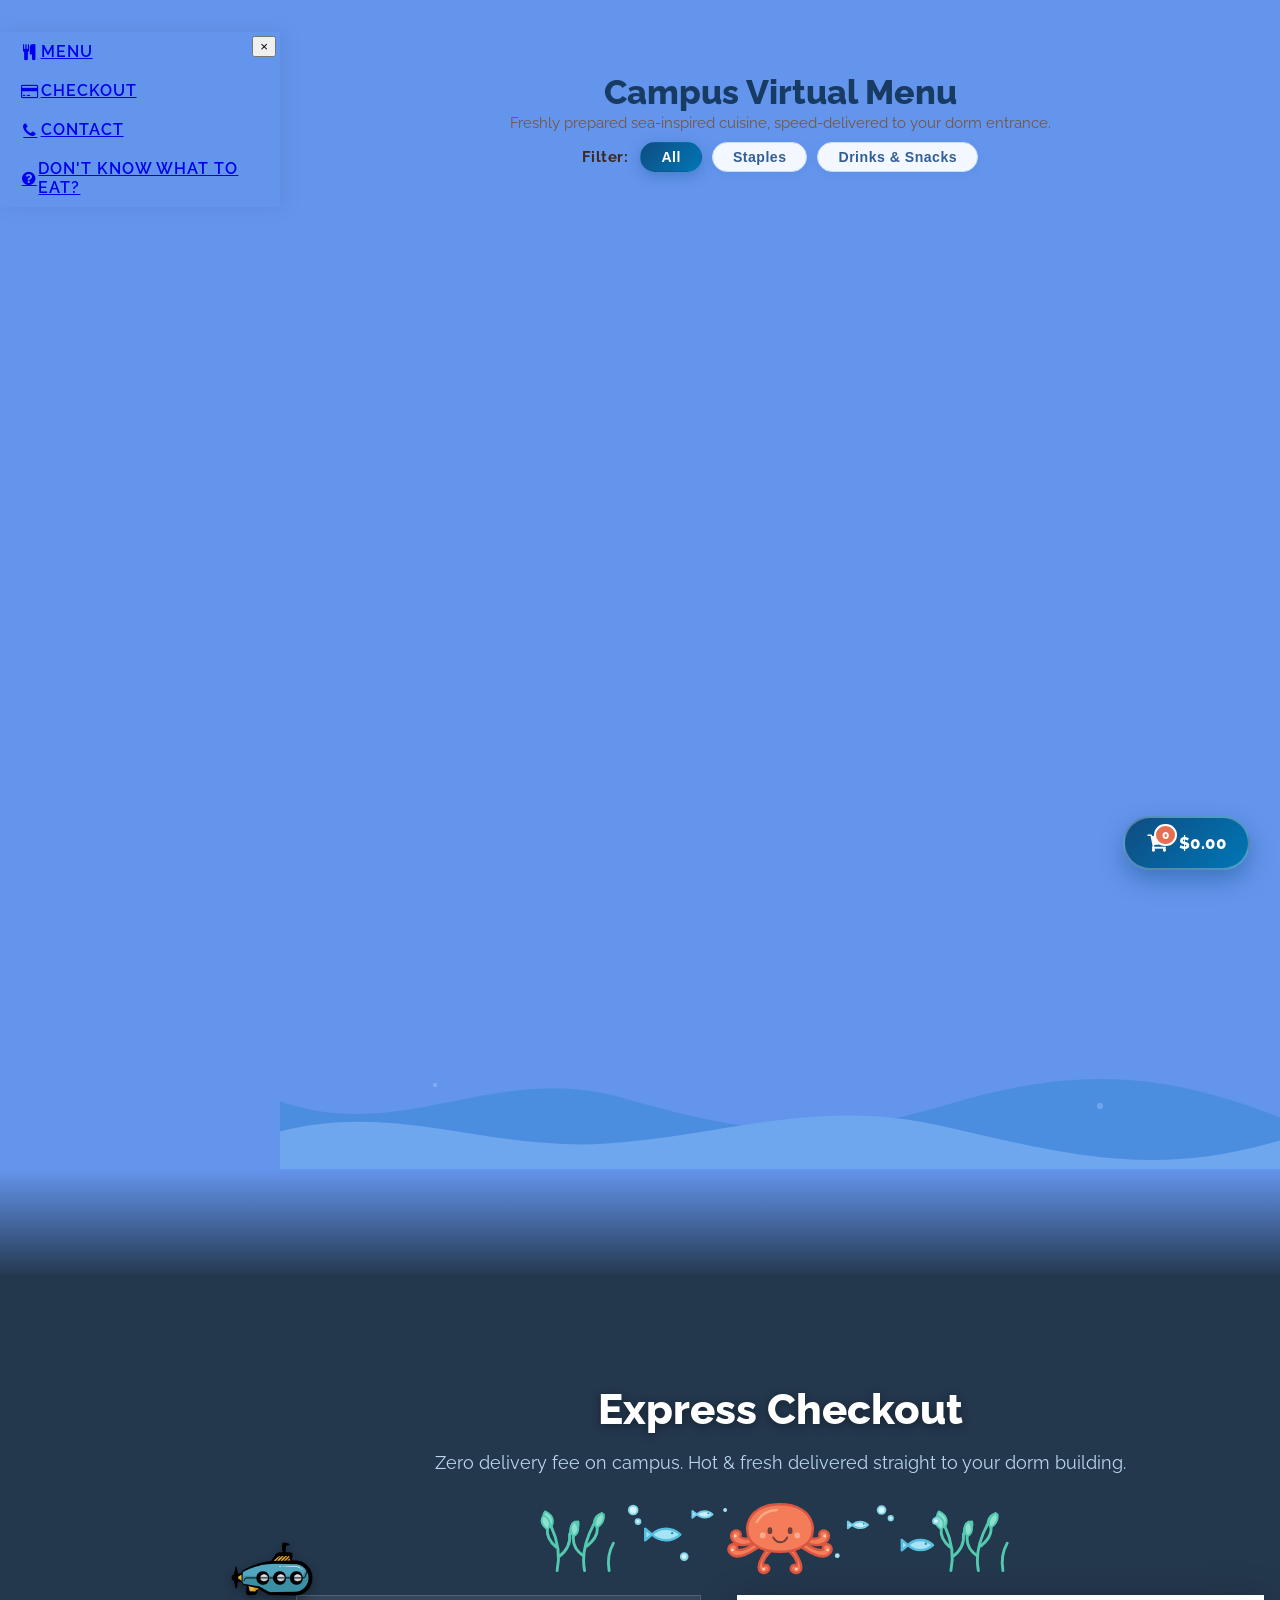
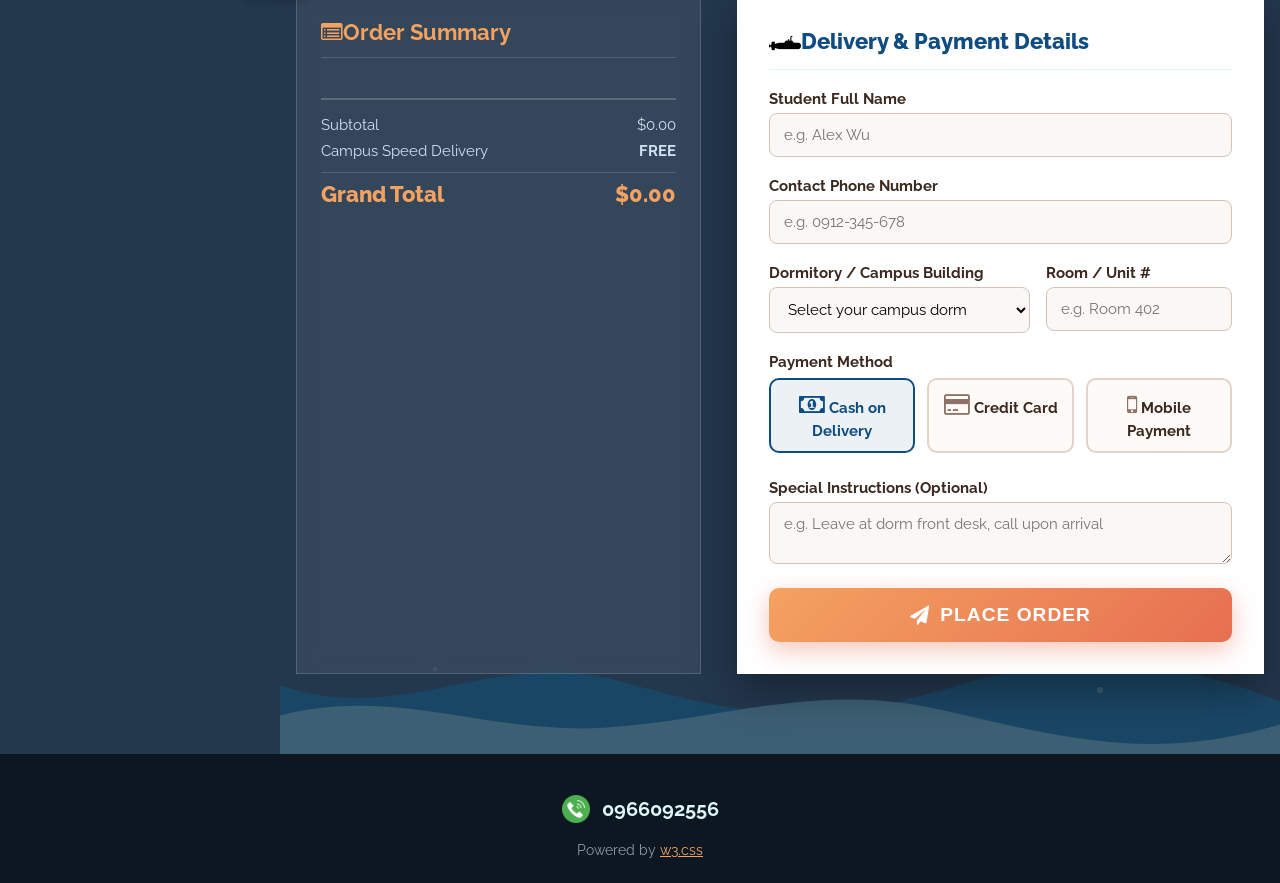
==== index.html @ 80838e64 "Merge branch 'main' into jimmy" ====
<!DOCTYPE html>
<html lang="en">
<head>
  <title>OceanBite Virtual Kitchen</title>
  <meta charset="UTF-8">
  <meta name="viewport" content="width=device-width, initial-scale=1">
  <link rel="stylesheet" href="https://www.w3schools.com/w3css/6/w3.css">
  <link rel="stylesheet" href="https://fonts.googleapis.com/css?family=Raleway:300,400,600,700,800">
  <link rel="stylesheet" href="https://cdnjs.cloudflare.com/ajax/libs/font-awesome/4.7.0/css/font-awesome.min.css">
  <link rel="stylesheet" href="style.css">
</head>

<body>

  <!-- Mobile Menu Toggle Button (Only appears on small screens / w3-hide-large) -->
  <button id="menuToggleBtn" class="w3-hide-large" data-action="menu-open" aria-label="Open Navigation Menu">
    <i class="fa fa-bars" aria-hidden="true"></i>
  </button>

  <!-- Sidebar/menu (Reference example.html: w3-sidebar w3-collapse w3-white w3-animate-left) -->
  <nav class="w3-sidebar w3-collapse w3-white w3-animate-left" id="mySidebar">
    <button data-action="menu-close" class="w3-button w3-hide-large w3-right w3-large sidebar-close-btn" aria-label="Close menu">&times;</button>
    <div class="w3-bar-block w3-padding-16">
      <a href="#menu" data-action="menu-close" class="w3-bar-item w3-button nav-link">
        <i class="fa fa-cutlery fa-fw w3-margin-right"></i>MENU
      </a>
      <a href="#checkoutHeader" data-action="menu-close" class="w3-bar-item w3-button nav-link">
        <i class="fa fa-credit-card fa-fw w3-margin-right"></i>CHECKOUT
      </a>
      <a href="#contact" data-action="menu-close" class="w3-bar-item w3-button nav-link">
        <i class="fa fa-phone fa-fw w3-margin-right"></i>CONTACT
      </a>
      <a href="#menu" data-action="wheel-open" class="w3-bar-item w3-button nav-link sidebar-food-prompt">
        <i class="fa fa-question-circle fa-fw w3-margin-right" aria-hidden="true"></i>DON'T KNOW WHAT TO EAT?
      </a>
    </div>
  </nav>

  <!-- Overlay effect when opening sidebar on small screens -->
  <div class="w3-overlay w3-hide-large w3-animate-opacity" data-action="menu-close" style="cursor:pointer; z-index:99;" title="Close side menu" id="myOverlay"></div>

  <!-- Main Content Wrapper -->
  <main class="w3-main">

    <!-- Boxed Content (1600px Max-Width Centered with margins on wide screens) -->
    <div class="boxed-content">
      <div class="boxed-inner">

    <!-- 2. Menu Page Section (Dusk Sunset Theme) -->
    <section id="menu" class="menu-section">
      <div class="section-header">
        <h2 class="section-title">Campus Virtual Menu</h2>
        <p class="section-subtitle">Freshly prepared sea-inspired cuisine, speed-delivered to your dorm entrance.</p>

        <!-- Category Filter -->
        <div class="filter-bar">
          <span class="filter-label">Filter:</span>
          <button type="button" class="filter-btn active" data-category="all">All</button>
          <button type="button" class="filter-btn" data-category="staples">Staples</button>
          <button type="button" class="filter-btn" data-category="drinks-snacks">Drinks & Snacks</button>
        </div>
      </div>

      <!-- Food Grid (Max 6 per page) -->
      <div id="foodGrid" class="food-grid"></div>

      <!-- Pagination -->
      <div id="pagination" class="pagination-container"></div>
    </section>

    <!-- 3. Checkout Page Section (Evening Tone Transition) -->
    <section id="checkout" class="checkout-section">
      <div class="checkout-container">
        <div class="checkout-header" id="checkoutHeader">
          <h2 class="checkout-title">Express Checkout</h2>
          <p class="checkout-subtitle">Zero delivery fee on campus. Hot & fresh delivered straight to your dorm building.</p>
        </div>

        <div class="checkout-sea-life" aria-hidden="true">
          <img src="images/checkout-octopus.svg" alt="" />
        </div>

        <div class="checkout-grid">
          <!-- Order Summary Card -->
          <div class="summary-card">
            <h3><i class="fa fa-list-alt w3-margin-right"></i>Order Summary</h3>
            <div id="checkoutSummaryList" class="summary-items">
              <!-- Dynamically populated -->
            </div>
            <div class="summary-totals">
              <div class="summary-line">
                <span>Subtotal</span>
                <span id="checkoutSubtotal">$0.00</span>
              </div>
              <div class="summary-line">
                <span>Campus Speed Delivery</span>
                <span class="w3-text-green" style="font-weight:700;">FREE</span>
              </div>
              <div class="summary-line grand-total">
                <span>Grand Total</span>
                <span id="checkoutGrandTotal">$0.00</span>
              </div>
            </div>
          </div>

          <!-- Checkout Details Form Card -->
          <div class="checkout-form-card">
            <h3><img src="images/submarine.png" class="checkout-heading-icon w3-margin-right" alt="" aria-hidden="true">Delivery & Payment Details</h3>
            <form id="checkoutForm">
              <div class="form-group">
                <label for="studentName">Student Full Name</label>
                <input type="text" id="studentName" required placeholder="e.g. Alex Wu">
              </div>

              <div class="form-group">
                <label for="studentPhone">Contact Phone Number</label>
                <input type="tel" id="studentPhone" required placeholder="e.g. 0912-345-678">
              </div>

              <!-- College Dorm Delivery Details -->
              <div class="form-row">
                <div class="form-group">
                  <label for="dormBuilding">Dormitory / Campus Building</label>
                  <select id="dormBuilding" required>
                    <option value="" disabled selected>Select your campus dorm</option>
                    <option value="North Dorm Complex">North Dormitory Complex (Building A/B)</option>
                    <option value="South Dorm Complex">South Dormitory Complex (Building C/D)</option>
                    <option value="Ocean View Residence">Ocean View Student Residence</option>
                    <option value="Campus Main Gate">Campus Main Gate Pick-up Point</option>
                    <option value="University Library Plaza">University Library Plaza</option>
                  </select>
                </div>
                <div class="form-group">
                  <label for="roomNumber">Room / Unit #</label>
                  <input type="text" id="roomNumber" required placeholder="e.g. Room 402">
                </div>
              </div>

              <!-- Payment Method Selection -->
              <div class="form-group">
                <label>Payment Method</label>
                <div class="payment-options">
                  <label class="payment-label selected" data-action="select-payment">
                    <input type="radio" name="paymentMethod" value="Cash on Delivery" checked>
                    <i class="fa fa-money"></i>
                    <span>Cash on Delivery</span>
                  </label>
                  <label class="payment-label" data-action="select-payment">
                    <input type="radio" name="paymentMethod" value="Credit Card">
                    <i class="fa fa-credit-card"></i>
                    <span>Credit Card</span>
                  </label>
                  <label class="payment-label" data-action="select-payment">
                    <input type="radio" name="paymentMethod" value="Mobile Payment">
                    <i class="fa fa-mobile"></i>
                    <span>Mobile Payment</span>
                  </label>
                </div>
              </div>

              <div class="form-group">
                <label for="orderNotes">Special Instructions (Optional)</label>
                <textarea id="orderNotes" rows="2" placeholder="e.g. Leave at dorm front desk, call upon arrival"></textarea>
              </div>

              <button type="submit" class="place-order-btn">
                <i class="fa fa-paper-plane"></i> Place Order
              </button>
            </form>
          </div>
          <img class="delivery-submarine" src="images/checkout-submarine.png" alt="" aria-hidden="true">
        </div>
      </div>
    </section>

    <!-- 5. Footer Section -->
    <footer id="contact" class="site-footer">
      <div class="footer-contact">
        <img src="images/contact.png" alt="Contact Us" class="footer-contact-img">
        <span>0966092556</span>
      </div>
      <div class="footer-credit">
        Powered by <a href="https://www.w3schools.com/w3css/default.asp" target="_blank" rel="noopener noreferrer">w3.css</a>
      </div>
    </footer>

      </div> <!-- /.boxed-inner -->
    </div> <!-- /.boxed-content -->

  </main>

  <!-- Detail Lightbox Modal -->
  <div id="detailModalOverlay" class="modal-overlay" data-action="modal-overlay">
    <div class="modal-card">
      <button class="modal-close-btn" data-action="modal-close" aria-label="Close details">&times;</button>
      <div class="modal-img-area">
        <i id="modalIcon" class="fa fa-cutlery food-placeholder-icon" style="font-size:4.5rem;"></i>
        <span class="food-placeholder-text">OceanBite Kitchen Spec</span>
      </div>
      <div class="modal-body">
        <div class="modal-title-row">
          <h3 id="modalTitle" class="modal-title">Item Title</h3>
          <span id="modalPrice" class="modal-price">$0.00</span>
        </div>
        <span id="modalCategory" class="modal-category-badge">Category</span>
        <p id="modalDesc" class="modal-desc">Detailed food description goes here.</p>

        <div class="modal-actions-row">
          <div class="qty-control">
            <button type="button" class="qty-btn" data-action="modal-qty" data-delta="-1">&minus;</button>
            <span id="modalQtyDisplay" class="qty-display">1</span>
            <button type="button" class="qty-btn" data-action="modal-qty" data-delta="1">&plus;</button>
          </div>
          <button type="button" class="modal-add-btn" data-action="modal-add">
            <i class="fa fa-cart-plus"></i> Add to Cart
          </button>
        </div>
      </div>
    </div>
  </div>

  <!-- Floating Cart Button -->
  <div id="floatingCartBtn" class="floating-cart-btn" data-action="cart-toggle">
    <div class="cart-icon-wrapper">
      <i class="fa fa-shopping-cart" style="font-size:1.35rem;"></i>
      <span id="cartCountBadge" class="cart-count-badge">0</span>
    </div>
    <span id="cartBtnTotal" class="cart-btn-total">$0.00</span>
  </div>

  <audio id="backgroundMusic" autoplay loop preload="auto" muted>
    <source src="music/Oceans%20(Where%20Feet%20May%20Fail).mp3" type="audio/mpeg">
  </audio>

  <!-- Cart Slide-in Drawer -->
  <div id="cartDrawerOverlay" class="cart-drawer-overlay" data-action="cart-toggle"></div>
  <aside id="cartDrawer" class="cart-drawer">
    <div class="cart-drawer-header">
      <h3 class="cart-drawer-title"><i class="fa fa-shopping-basket"></i> Your Cart</h3>
      <button class="cart-close-btn" data-action="cart-toggle" aria-label="Close cart">&times;</button>
    </div>
    <div id="cartItemsList" class="cart-items-list">
      <!-- Items dynamically populated -->
    </div>
    <div class="cart-drawer-footer">
      <div class="cart-subtotal-row">
        <span>Total:</span>
        <span id="cartDrawerSubtotal">$0.00</span>
      </div>
      <button class="checkout-btn" data-action="cart-checkout">
        Proceed to Checkout <i class="fa fa-arrow-right"></i>
      </button>
    </div>
  </aside>

  <!-- Order Success Animated Modal -->
  <div id="orderSuccessOverlay" class="modal-overlay">
    <div class="success-modal-card">
      <div class="success-icon-wrap">
        <i class="fa fa-check"></i>
      </div>
      <h2>Order Placed Successfully!</h2>
      <p class="w3-text-grey">OceanBite is firing up the kitchen now.</p>
      
      <div class="success-details" id="successOrderDetails">
        <!-- Order info dynamically populated -->
      </div>

      <button class="success-close-btn" data-action="success-close">
        Back to Menu
      </button>
    </div>
  </div>

  <!-- Food picker wheel -->
  <div id="foodWheelOverlay" class="modal-overlay wheel-overlay" data-action="wheel-overlay" aria-hidden="true">
    <section class="wheel-modal" role="dialog" aria-modal="true" aria-labelledby="wheelTitle">
      <button class="modal-close-btn" data-action="wheel-close" aria-label="Close food wheel">&times;</button>
      <h2 id="wheelTitle">What should you eat?</h2>
      <p>Spin the wheel and let fate choose.</p>
      <div class="wheel-pointer" aria-hidden="true"></div>
      <div class="wheel-frame">
        <svg id="foodWheel" viewBox="0 0 500 500" role="img" aria-label="Wheel with all ten menu items"></svg>
      </div>
      <button id="spinWheelBtn" type="button" class="spin-wheel-btn" data-action="wheel-spin">SPIN</button>
      <p id="wheelResult" class="wheel-result" aria-live="polite"></p>
    </section>
  </div>

  <div id="volleyballCursor" class="volleyball-cursor" aria-hidden="true">
    <svg viewBox="0 0 48 48" focusable="false">
      <circle cx="24" cy="24" r="22" fill="#fff" stroke="#18384a" stroke-width="2" />
      <path d="M7 12c8 2 15 7 18 15 2 6 2 11 1 17M25 2c-1 9 2 16 9 21 4 3 8 4 12 4M3 27c8-4 16-4 23 0 6 3 10 8 12 15M13 5c5 6 12 9 20 8 5-1 9-3 12-6" fill="none" stroke="#2484a6" stroke-width="3.2" stroke-linecap="round" />
      <path d="M8 38c5-5 11-7 18-6 6 1 11 4 15 9" fill="none" stroke="#f1c75b" stroke-width="2.5" stroke-linecap="round" />
    </svg>
  </div>

  <script src="script.js"></script>

</body>
</html>
---- style.css ----
/* ==========================================================================
   Base & Canvas
   ========================================================================== */
*, *::before, *::after {
  box-sizing: border-box;
}

html {
  min-height: 100vh;
  margin: 0;
  padding: 0;
  background-color: #6495ED; /* Outer canvas background for wide screen margins */
  scroll-behavior: smooth;
}

body {
  min-height: 100vh;
  margin: 0;
  padding: 0;
  width: 100%;
}

body, h1, h2, h3, h4, h5, h6 {
  font-family: "Raleway", sans-serif;
}

/* Boxed Container for Menu, Checkout & Footer (1600px centered on wide screens) */
.boxed-content {
  max-width: 1600px;
  margin: 0 auto;
  position: relative;
  background-color: #ffffff;
  box-shadow: 0 0 50px rgba(0, 0, 0, 0.12);
}

/* ==========================================================================
   Color Palette & Theme Variables
   ========================================================================== */
:root {
  --ocean-deep: #0f4c81;
  --ocean-mid: #0077b6;
  --ocean-light: #90e0ef;
  --sand-gold: #f4a261;
  --dusk-accent: #e76f51;
  
  /* Dusk / Evening Palettes */
  --dusk-bg-start: #fceddb;
  --dusk-bg-mid: #f6d6c2;
  --dusk-bg-end: #ecd2c1;
  
  --evening-bg-start: #23374d;
  --evening-bg-end: #102030;
  
  --text-dark: #2c3e50;
}

/* ==========================================================================
   Sidebar & Navigation (example.html structure)
   ========================================================================== */
#mySidebar {
  position: fixed;
  top: 32px;
  height: auto;
  max-height: calc(100vh - 48px);
  z-index: 100;
  width: 280px;
  border: none;
  border-radius: 0;
  background: #6495ED;
  box-shadow: 4px 0 20px rgba(0, 0, 0, 0.08);
  overflow-y: auto;
  transition: transform 0.35s cubic-bezier(0.4, 0, 0.2, 1), opacity 0.3s ease;
}

.sidebar-close-btn {
  position: absolute;
  top: 4px;
  right: 4px;
  z-index: 2;
}

#menuToggleBtn {
  position: fixed;
  top: 16px;
  left: 16px;
  z-index: 98;
  background: rgba(15, 76, 129, 0.95);
  color: #ffffff;
  border-radius: 50%;
  width: 44px;
  height: 44px;
  border: none;
  display: flex;
  align-items: center;
  justify-content: center;
  cursor: pointer;
  box-shadow: 0 4px 14px rgba(0, 0, 0, 0.25);
  font-size: 1.15rem;
  transition: transform 0.2s ease, background 0.2s ease;
}

#menuToggleBtn:hover {
  background: var(--ocean-deep);
  transform: scale(1.05);
}

.w3-main {
  min-height: 100vh;
}

@media (min-width: 993px) {
  /* Sidebar is fixed on the left edge of 1600px container */
  #mySidebar {
    display: block !important;
    transform: translateX(0) !important;
    left: max(0px, calc((100vw - 1600px) / 2)) !important;
    opacity: 1;
    pointer-events: auto;
  }

  .boxed-inner {
    margin-left: 280px !important;
  }

  #menuToggleBtn {
    display: none !important;
  }
}

@media (max-width: 992px) {
  #mySidebar {
    left: 16px !important;
    width: calc(100vw - 32px);
  }
  .boxed-inner {
    margin-left: 0 !important;
  }
}

.nav-link {
  font-weight: 600;
  letter-spacing: 1px;
  padding: 10px 20px !important;
  transition: all 0.25s ease;
  display: flex;
  align-items: center;
}

.nav-link:hover {
  background: rgba(0, 119, 182, 0.08) !important;
  color: var(--ocean-mid) !important;
  padding-left: 26px !important;
}

/* ==========================================================================
   Menu Page (Dusk Sunset Theme)
   ========================================================================== */
.menu-section {
  position: relative;
  isolation: isolate;
  --section-background: #6495ED;
  background: var(--section-background);
  background-color: #6495ED;
  background-size: 100% 50%;
  background-repeat: no-repeat;
  padding: 128px 32px 21.333px;
  color: var(--text-dark);
  min-height: 100vh;
}

.menu-section::after,
.checkout-section::after {
  content: "";
  position: absolute;
  z-index: 0;
  inset: auto 0 0;
  height: 128px;
  pointer-events: none;
  opacity: 0.24;
  background-image:
    radial-gradient(circle, rgba(255, 255, 255, 0.8) 0 2px, transparent 2.5px),
    radial-gradient(circle, rgba(144, 224, 239, 0.9) 0 3px, transparent 3.5px),
    url("data:image/svg+xml,%3Csvg xmlns='http://www.w3.org/2000/svg' viewBox='0 0 1440 160' preserveAspectRatio='none'%3E%3Cpath fill='%230077b6' d='M0 74c180 54 308-50 494-4s282 56 467 8 310-41 479 16v66H0z'/%3E%3Cpath fill='%2390e0ef' d='M0 112c166-38 300 25 471 15s301-58 482-22 307 65 487 18v37H0z'/%3E%3C/svg%3E");
  background-repeat: no-repeat;
  background-position: 14% 25%, 84% 50%, center bottom;
  background-size: 42px 42px, 58px 58px, 100% 100%;
}

.menu-section > *,
.checkout-container {
  position: relative;
  z-index: 1;
}

.section-header {
  text-align: center;
  margin-bottom: 40px;
}

.section-title {
  font-size: 2.6rem;
  font-weight: 800;
  color: #183b63;
  margin-bottom: 8px;
}

.section-subtitle {
  font-size: 1.15rem;
  color: #725648;
}

/* Category Filter Bar */
.filter-bar {
  display: flex;
  justify-content: center;
  align-items: center;
  gap: 12px;
  margin: 30px 0 40px;
  flex-wrap: wrap;
}

.filter-label {
  font-weight: 700;
  font-size: 1.05rem;
  color: #3b281f;
  margin-right: 4px;
  letter-spacing: 0.5px;
}

.filter-btn {
  background: #f3f7ff;
  color: #315e96;
  border: 1.5px solid #c6dcff;
  padding: 10px 24px;
  border-radius: 999px;
  font-weight: 600;
  font-size: 0.95rem;
  letter-spacing: 0.5px;
  cursor: pointer;
  transition: all 0.25s ease;
  box-shadow: 0 2px 8px rgba(15, 76, 129, 0.08);
}

.filter-btn:hover {
  transform: translateY(-2px);
  background: #e5efff;
  border-color: var(--ocean-mid);
  color: var(--ocean-deep);
  box-shadow: 0 6px 16px rgba(15, 76, 129, 0.15);
}

.filter-btn.active {
  background: linear-gradient(135deg, var(--ocean-deep) 0%, var(--ocean-mid) 100%);
  color: #ffffff;
  border-color: transparent;
  box-shadow: 0 4px 14px rgba(15, 76, 129, 0.35);
}

/* Food Grid */
.food-grid {
  display: grid;
  grid-template-columns: repeat(auto-fill, minmax(300px, 1fr));
  gap: 28px;
  max-width: 1400px;
  margin: 0 auto;
}

/* Food Card */
.food-card {
  background: #f3f7ff;
  border-radius: 0;
  overflow: hidden;
  box-shadow: 0 6px 20px rgba(15, 76, 129, 0.12);
  display: flex;
  flex-direction: column;
  transition: transform 0.3s ease, box-shadow 0.3s ease;
  cursor: pointer;
  border: 1px solid rgba(15, 76, 129, 0.2);
}

.food-card:hover {
  transform: translateY(-6px);
  box-shadow: 0 14px 28px rgba(15, 76, 129, 0.2);
}

/* Food Image / Placeholder Area */
.food-img-container {
  height: 200px;
  width: 100%;
  background: linear-gradient(135deg, #e5efff 0%, #c6dcff 100%);
  display: flex;
  flex-direction: column;
  align-items: center;
  justify-content: center;
  position: relative;
  overflow: hidden;
  border-bottom: 1px solid #c6dcff;
}

.food-placeholder-icon {
  font-size: 3rem;
  color: #507db8;
  margin-bottom: 6px;
  transition: transform 0.3s ease;
}

.food-placeholder-text {
  font-size: 0.82rem;
  font-weight: 700;
  text-transform: uppercase;
  letter-spacing: 1.5px;
  color: #315e96;
}

.food-card:hover .food-placeholder-icon {
  transform: scale(1.12);
}

.food-card-body {
  padding: 20px;
  display: flex;
  flex-direction: column;
  flex: 1;
}

.food-header {
  display: flex;
  justify-content: space-between;
  align-items: flex-start;
  margin-bottom: 8px;
}

.food-title {
  font-size: 1.25rem;
  font-weight: 700;
  color: #183b63;
  margin: 0;
  line-height: 1.35;
}

.food-price {
  background: linear-gradient(135deg, var(--ocean-deep) 0%, var(--ocean-mid) 100%);
  color: #ffffff;
  padding: 4px 10px;
  border-radius: 8px;
  font-weight: 700;
  font-size: 0.95rem;
  white-space: nowrap;
  margin-left: 8px;
}

.food-desc {
  font-size: 0.9rem;
  color: #526a85;
  line-height: 1.55;
  margin-top: 6px;
  margin-bottom: 16px;
  flex: 1;
}

.food-action {
  display: flex;
  align-items: center;
  justify-content: space-between;
  margin-top: auto;
  padding-top: 12px;
  border-top: 1px dashed #c6dcff;
}

.view-detail-hint {
  font-size: 0.85rem;
  font-weight: 600;
  color: var(--ocean-deep);
}

.quick-add-btn {
  background: var(--ocean-deep);
  color: white;
  border: none;
  border-radius: 50%;
  width: 36px;
  height: 36px;
  display: flex;
  align-items: center;
  justify-content: center;
  cursor: pointer;
  transition: all 0.25s ease;
}

.quick-add-btn:hover {
  background: var(--ocean-mid);
  transform: scale(1.12);
}

/* Pagination */
.pagination-container {
  display: flex;
  justify-content: center;
  align-items: center;
  gap: 8px;
  margin-top: 192px;
  height: 56px;
}

.page-btn {
  background: #f3f7ff;
  color: #315e96;
  border: 1px solid #c6dcff;
  padding: 8px 18px;
  border-radius: 8px;
  font-weight: 700;
  cursor: pointer;
  transition: all 0.2s ease;
}

.page-btn:hover:not(:disabled) {
  background: #e5efff;
  border-color: var(--ocean-mid);
  color: var(--ocean-deep);
}

.page-btn.active {
  background: linear-gradient(135deg, var(--ocean-deep) 0%, var(--ocean-mid) 100%);
  border-color: var(--ocean-mid);
  color: #ffffff;
}

.page-btn:disabled {
  opacity: 0.4;
  cursor: not-allowed;
}

/* ==========================================================================
   Fullscreen Desktop Menu Optimization (3 on top, 3 on bottom, No scroll needed)
   ========================================================================== */
@media (min-width: 993px) {
  .menu-section {
    height: 130vh;
    max-height: none;
    padding: 44px 36px calc(4.6667px + 10vh);
    display: flex;
    flex-direction: column;
    justify-content: space-between;
    overflow: hidden;
  }

  .section-header {
    margin-bottom: 4px;
  }

  .section-title {
    font-size: 2.1rem;
    margin-bottom: 2px;
  }

  .section-subtitle {
    font-size: 0.95rem;
    margin: 0;
  }

  .filter-bar {
    margin: 10px 0 44px;
    gap: 10px;
  }

  .filter-label {
    font-size: 0.95rem;
    margin-right: 2px;
  }

  .filter-btn {
    padding: 6px 20px;
    font-size: 0.88rem;
  }

  .food-grid {
    display: grid !important;
    grid-template-columns: repeat(3, 1fr) !important;
    grid-template-rows: repeat(2, 1fr) !important;
    gap: 14px;
    flex: 1;
    min-height: 0;
    max-width: 1400px;
    width: 100%;
    margin: 0 auto;
  }

  .food-card {
    height: 100%;
    border-radius: 0;
    display: flex;
    flex-direction: column;
  }

  .food-img-container {
    height: 75px;
    min-height: 75px;
  }

  .food-placeholder-icon {
    font-size: 1.8rem;
    margin-bottom: 2px;
  }

  .food-placeholder-text {
    font-size: 0.7rem;
    letter-spacing: 1px;
  }

  .food-card-body {
    padding: 8px 14px 8px;
    flex: 1;
    display: flex;
    flex-direction: column;
    justify-content: space-between;
  }

  .food-header {
    margin-bottom: 2px;
  }

  .food-title {
    font-size: 1.05rem;
    line-height: 1.25;
  }

  .food-price {
    font-size: 0.85rem;
    padding: 2px 8px;
  }

  .food-desc {
    font-size: 0.82rem;
    margin: 2px 0 4px;
    line-height: 1.35;
    display: -webkit-box;
    -webkit-line-clamp: 2;
    -webkit-box-orient: vertical;
    overflow: hidden;
  }

  .food-action {
    padding-top: 4px;
    margin-top: auto;
  }

  .view-detail-hint {
    font-size: 0.78rem;
  }

  .quick-add-btn {
    width: 30px;
    height: 30px;
    font-size: 0.85rem;
  }

  .pagination-container {
    margin-top: 32px;
    margin-bottom: 2px;
    height: 29px;
    flex: 0 0 29px;
  }

  .page-btn {
    padding: 5px 14px;
    font-size: 0.88rem;
  }
}

/* ==========================================================================
   Food Detail Lightbox Modal
   ========================================================================== */
.modal-overlay {
  position: fixed;
  top: 0;
  left: 0;
  width: 100vw;
  height: 100vh;
  background: rgba(16, 26, 38, 0.75);
  backdrop-filter: blur(4px);
  z-index: 200;
  display: none;
  align-items: center;
  justify-content: center;
  padding: 20px;
}

.modal-overlay.open {
  display: flex;
  animation: modal-fade-in 0.25s ease-out;
}

.wheel-overlay {
  z-index: 250;
}

.wheel-modal {
  position: relative;
  width: min(540px, 92vw);
  height: min(560px, 90vh);
  box-sizing: border-box;
  overflow: hidden;
  padding: 24px 24px 16px;
  border-radius: 0;
  background: #fff;
  text-align: center;
  box-shadow: 0 20px 50px rgba(0, 0, 0, 0.35);
  scrollbar-width: none;
  -ms-overflow-style: none;
}

.wheel-modal .modal-close-btn {
  display: none;
}

.wheel-modal::-webkit-scrollbar {
  display: none;
}

.wheel-modal h2 {
  margin: 0 20px 2px;
  color: var(--ocean-deep);
  font-weight: 800;
  font-size: 1.4rem;
}

.wheel-modal > p {
  margin: 0 0 8px;
  color: #60717d;
}

.wheel-frame {
  width: min(380px, 68vw, 53vh);
  aspect-ratio: 1;
  margin: 0 auto;
  border: 8px solid #f1c75b;
  border-radius: 50%;
  box-shadow: 0 8px 22px rgba(16, 42, 58, 0.2);
  overflow: hidden;
}

#foodWheel {
  display: block;
  width: 100%;
  height: 100%;
  transform-origin: center;
}

.wheel-pointer {
  position: absolute;
  z-index: 2;
  top: 103px;
  left: 50%;
  width: 0;
  height: 0;
  transform: translateX(-50%);
  border-left: 15px solid transparent;
  border-right: 15px solid transparent;
  border-top: 28px solid #e4572e;
  filter: drop-shadow(0 2px 2px rgba(0, 0, 0, 0.25));
}

.spin-wheel-btn {
  margin-top: 10px;
  padding: 9px 30px;
  border: 0;
  border-radius: 999px;
  background: var(--ocean-deep);
  color: #fff;
  font-weight: 800;
  letter-spacing: 1px;
  cursor: pointer;
}

.spin-wheel-btn:hover:not(:disabled) {
  background: var(--ocean-mid);
}

.spin-wheel-btn:disabled {
  opacity: 0.65;
  cursor: wait;
}

.wheel-modal .wheel-result {
  min-height: 1.2em;
  margin: 6px 0 0;
  color: var(--ocean-deep);
  font-weight: 800;
}

@media (hover: hover) and (pointer: fine) {
  body.volleyball-cursor-enabled,
  body.volleyball-cursor-enabled * {
    cursor: none !important;
  }
}

.volleyball-cursor {
  position: fixed;
  z-index: 1000;
  top: 0;
  left: 0;
  width: 28px;
  height: 28px;
  pointer-events: none;
  opacity: 0;
  transform: translate(-50%, -50%) rotate(var(--ball-tilt, 0deg));
  transition: opacity 0.12s ease;
  will-change: left, top, transform;
}

.volleyball-cursor svg {
  display: block;
  width: 100%;
  height: 100%;
  filter: drop-shadow(0 2px 3px rgba(8, 35, 50, 0.35));
}

.volleyball-trail-particle {
  position: fixed;
  z-index: 999;
  width: var(--trail-size, 5px);
  height: var(--trail-size, 5px);
  border-radius: 50%;
  pointer-events: none;
  background: radial-gradient(circle, rgba(255,255,255,.9) 0%, rgba(115,204,230,.45) 70%, transparent 100%);
  box-shadow: 0 0 8px rgba(117, 212, 238, 0.38);
  animation: volleyball-trail-fade 520ms ease-out forwards;
}

@keyframes volleyball-trail-fade {
  0% { opacity: 0.72; transform: translate(-50%, -50%) scale(1); }
  100% { opacity: 0; transform: translate(-50%, -62%) scale(0.2); }
}

@media (max-width: 520px) {
  .wheel-modal {
    width: 90vw;
    height: min(560px, 90vh);
    padding: 20px 12px 12px;
  }
  .wheel-modal h2 {
    font-size: 1.2rem;
  }
  .wheel-modal > p { font-size: 0.9rem; }
  .wheel-frame {
    width: min(360px, 72vw, 54vh);
  }
  .wheel-pointer {
    top: 84px;
  }
}

.modal-card {
  background: #ffffff;
  border-radius: 18px;
  max-width: 560px;
  width: 100%;
  overflow: hidden;
  box-shadow: 0 20px 50px rgba(0, 0, 0, 0.35);
  position: relative;
  display: flex;
  flex-direction: column;
}

.modal-close-btn {
  position: absolute;
  top: 14px;
  right: 14px;
  background: rgba(0, 0, 0, 0.45);
  color: #ffffff;
  border: none;
  border-radius: 50%;
  width: 36px;
  height: 36px;
  font-size: 1.25rem;
  display: flex;
  align-items: center;
  justify-content: center;
  cursor: pointer;
  z-index: 5;
  transition: background 0.2s ease;
}

.modal-close-btn:hover {
  background: rgba(0, 0, 0, 0.8);
}

.modal-img-area {
  height: 240px;
  width: 100%;
  background: linear-gradient(135deg, #fceddb 0%, #ecd2c1 100%);
  display: flex;
  flex-direction: column;
  align-items: center;
  justify-content: center;
  position: relative;
}

.modal-body {
  padding: 24px;
}

.modal-title-row {
  display: flex;
  justify-content: space-between;
  align-items: center;
  margin-bottom: 8px;
}

.modal-title {
  font-size: 1.6rem;
  font-weight: 800;
  color: #2b1f1a;
  margin: 0;
}

.modal-price {
  font-size: 1.4rem;
  font-weight: 800;
  color: var(--dusk-accent);
}

.modal-category-badge {
  display: inline-block;
  background: #fae1d3;
  color: #9c4b31;
  padding: 3px 10px;
  border-radius: 6px;
  font-size: 0.8rem;
  font-weight: 700;
  text-transform: uppercase;
  margin-bottom: 14px;
}

.modal-desc {
  font-size: 0.95rem;
  color: #5a4840;
  line-height: 1.6;
  margin-bottom: 24px;
}

.modal-actions-row {
  display: flex;
  align-items: center;
  gap: 16px;
  padding-top: 16px;
  border-top: 1px solid #f1ded4;
}

.qty-control {
  display: flex;
  align-items: center;
  border: 1.5px solid #d8baaa;
  border-radius: 8px;
  overflow: hidden;
}

.qty-btn {
  background: #fdf5f0;
  border: none;
  width: 38px;
  height: 38px;
  font-size: 1.1rem;
  font-weight: bold;
  color: #4a3b32;
  cursor: pointer;
  transition: background 0.2s ease;
}

.qty-btn:hover {
  background: #fae1d3;
}

.qty-display {
  width: 44px;
  text-align: center;
  font-weight: 700;
  font-size: 1rem;
  color: #2b1f1a;
}

.modal-add-btn {
  flex: 1;
  background: linear-gradient(135deg, #e76f51 0%, #f4a261 100%);
  color: #ffffff;
  border: none;
  padding: 12px 20px;
  border-radius: 8px;
  font-size: 1.05rem;
  font-weight: 700;
  cursor: pointer;
  display: flex;
  align-items: center;
  justify-content: center;
  gap: 8px;
  box-shadow: 0 4px 14px rgba(231, 111, 81, 0.35);
  transition: all 0.25s ease;
}

.modal-add-btn:hover {
  transform: translateY(-2px);
  box-shadow: 0 6px 18px rgba(231, 111, 81, 0.5);
}

@keyframes modal-fade-in {
  from { opacity: 0; transform: scale(0.95); }
  to { opacity: 1; transform: scale(1); }
}

/* ==========================================================================
   Floating Cart Button
   ========================================================================== */
.floating-cart-btn {
  position: fixed;
  bottom: 30px;
  right: max(30px, calc((100vw - 1600px) / 2 + 30px));
  z-index: 150;
  background: linear-gradient(135deg, var(--ocean-deep) 0%, var(--ocean-mid) 100%);
  color: #ffffff;
  padding: 14px 22px;
  border-radius: 50px;
  border: 2px solid rgba(255, 255, 255, 0.3);
  box-shadow: 0 10px 25px rgba(15, 76, 129, 0.45);
  display: flex;
  align-items: center;
  gap: 12px;
  cursor: pointer;
  transition: all 0.3s cubic-bezier(0.4, 0, 0.2, 1);
}

.floating-cart-btn:hover {
  transform: translateY(-4px) scale(1.05);
  box-shadow: 0 14px 32px rgba(15, 76, 129, 0.6);
}

.floating-cart-btn.bump {
  animation: cart-bump 0.35s ease;
}

@keyframes cart-bump {
  0% { transform: scale(1); }
  50% { transform: scale(1.18); }
  100% { transform: scale(1); }
}

.cart-icon-wrapper {
  position: relative;
  display: flex;
  align-items: center;
}

.cart-count-badge {
  position: absolute;
  top: -8px;
  right: -10px;
  background: #e76f51;
  color: #ffffff;
  font-size: 0.75rem;
  font-weight: 800;
  padding: 2px 6px;
  border-radius: 12px;
  min-width: 18px;
  text-align: center;
  border: 2px solid #ffffff;
}

.cart-btn-total {
  font-weight: 800;
  font-size: 1.05rem;
  letter-spacing: 0.5px;
}

/* ==========================================================================
   Cart Slide-in Drawer
   ========================================================================== */
.cart-drawer-overlay {
  position: fixed;
  top: 0;
  left: 0;
  width: 100vw;
  height: 100vh;
  background: rgba(0, 0, 0, 0.5);
  backdrop-filter: blur(2px);
  z-index: 250;
  opacity: 0;
  pointer-events: none;
  transition: opacity 0.3s ease;
}

.cart-drawer-overlay.open {
  opacity: 1;
  pointer-events: auto;
}

.cart-drawer {
  position: fixed;
  top: 0;
  right: 0;
  width: 100%;
  max-width: 420px;
  height: 100vh;
  background: #ffffff;
  z-index: 251;
  box-shadow: -8px 0 30px rgba(0, 0, 0, 0.25);
  transform: translateX(100%);
  transition: transform 0.35s cubic-bezier(0.4, 0, 0.2, 1), visibility 0.35s ease;
  display: flex;
  flex-direction: column;
  visibility: hidden;
}

.cart-drawer.open {
  transform: translateX(0);
  visibility: visible;
}

.cart-drawer-header {
  padding: 20px 24px;
  background: var(--ocean-deep);
  color: #ffffff;
  display: flex;
  justify-content: space-between;
  align-items: center;
}

.cart-drawer-title {
  margin: 0;
  font-size: 1.3rem;
  font-weight: 700;
  display: flex;
  align-items: center;
  gap: 10px;
}

.cart-close-btn {
  background: transparent;
  color: #ffffff;
  border: none;
  font-size: 1.5rem;
  cursor: pointer;
  padding: 4px;
}

.cart-items-list {
  flex: 1;
  overflow-y: auto;
  padding: 20px 24px;
  display: flex;
  flex-direction: column;
  gap: 16px;
}

.cart-empty-message {
  text-align: center;
  padding: 40px 20px;
  color: #8c7b72;
}

.cart-empty-icon {
  font-size: 3.5rem;
  color: #c9b9b0;
  margin-bottom: 12px;
}

.cart-item {
  display: flex;
  align-items: center;
  justify-content: space-between;
  padding: 12px;
  background: #fdf8f5;
  border: 1px solid #fae4d7;
  border-radius: 10px;
}

.cart-item-info {
  flex: 1;
}

.cart-item-title {
  font-weight: 700;
  font-size: 0.95rem;
  color: #2b1f1a;
  margin: 0 0 4px;
}

.cart-item-price {
  font-size: 0.85rem;
  color: var(--dusk-accent);
  font-weight: 700;
}

.cart-item-controls {
  display: flex;
  align-items: center;
  gap: 8px;
}

.cart-qty-btn {
  background: #ffffff;
  border: 1px solid #d8baaa;
  width: 28px;
  height: 28px;
  border-radius: 6px;
  font-weight: bold;
  cursor: pointer;
  display: flex;
  align-items: center;
  justify-content: center;
}

.cart-qty-btn:hover {
  background: #fae1d3;
}

.cart-qty-num {
  font-size: 0.9rem;
  font-weight: 700;
  min-width: 20px;
  text-align: center;
}

.cart-drawer-footer {
  padding: 20px 24px;
  border-top: 1px solid #fae1d3;
  background: #fffbf9;
}

.cart-subtotal-row {
  display: flex;
  justify-content: space-between;
  font-size: 1.15rem;
  font-weight: 800;
  color: #2b1f1a;
  margin-bottom: 16px;
}

.checkout-btn {
  width: 100%;
  background: linear-gradient(135deg, var(--ocean-deep) 0%, var(--ocean-mid) 100%);
  color: #ffffff;
  border: none;
  padding: 14px;
  border-radius: 0;
  font-size: 1.1rem;
  font-weight: 700;
  cursor: pointer;
  display: flex;
  align-items: center;
  justify-content: center;
  gap: 10px;
  box-shadow: 0 4px 14px rgba(15, 76, 129, 0.35);
  transition: all 0.25s ease;
}

.checkout-btn:hover {
  background: linear-gradient(135deg, #0c3e6b 0%, #006499 100%);
  transform: translateY(-2px);
}

/* ==========================================================================
   Checkout Page (Evening Tone Transition)
   ========================================================================== */
.checkout-section {
  position: relative;
  isolation: isolate;
  --section-background: linear-gradient(180deg, #6495ED 0%, var(--evening-bg-start) 4.1667%, var(--evening-bg-start) 100%);
  background: var(--section-background);
  background-color: var(--evening-bg-start);
  background-size: 100% 220%;
  background-repeat: no-repeat;
  padding: 80px 16px 80px;
  color: #ffffff;
  min-height: 100vh;
}

@media (min-width: 993px) {
  .checkout-section {
    padding-top: 180px;
  }
}

.checkout-container {
  max-width: 1200px;
  margin: 0 auto;
}

.checkout-header {
  text-align: center;
  margin-bottom: 48px;
  scroll-margin-top: 48px;
}

.checkout-sea-life {
  width: min(100%, 520px);
  margin: -34px auto 12px;
}

.checkout-sea-life img {
  display: block;
  width: 100%;
  height: auto;
}

.checkout-title {
  font-size: 2.6rem;
  font-weight: 800;
  color: #ffffff;
  margin-bottom: 10px;
  text-shadow: 0 2px 10px rgba(0, 0, 0, 0.4);
}

.checkout-subtitle {
  font-size: 1.15rem;
  color: #b9d7ea;
}

.checkout-grid {
  position: relative;
  display: grid;
  grid-template-columns: 1fr 1.3fr;
  gap: 36px;
}

.delivery-submarine {
  position: absolute;
  z-index: 3;
  top: 0;
  left: 0;
  width: 100px;
  height: 82px;
  object-fit: contain;
  pointer-events: none;
  filter: drop-shadow(0 4px 5px rgba(0, 0, 0, 0.3));
  offset-path: inset(-26px -26px round 2px);
  offset-anchor: center;
  offset-rotate: auto;
  offset-distance: 0%;
  animation: checkout-submarine-lap 18s linear infinite;
}

@keyframes checkout-submarine-lap {
  to { offset-distance: 100%; }
}

@media (prefers-reduced-motion: reduce) {
  .delivery-submarine {
    animation: none;
    offset-distance: 0%;
  }
}

@media (max-width: 860px) {
  .checkout-grid {
    grid-template-columns: 1fr;
    margin: 40px 36px;
  }

  .delivery-submarine {
    width: 64px;
    height: 52px;
    offset-path: inset(-4px round 2px);
  }
}

/* Order Summary Box */
.summary-card {
  background: rgba(255, 255, 255, 0.08);
  border: 1px solid rgba(255, 255, 255, 0.16);
  border-radius: 0;
  padding: 24px;
  backdrop-filter: blur(10px);
}

.summary-card h3 {
  font-size: 1.35rem;
  font-weight: 700;
  color: var(--sand-gold);
  margin-top: 0;
  margin-bottom: 20px;
  border-bottom: 1px solid rgba(255, 255, 255, 0.15);
  padding-bottom: 12px;
}

.summary-items {
  max-height: 320px;
  overflow-y: auto;
  margin-bottom: 20px;
  padding-right: 6px;
}

.summary-item-row {
  display: flex;
  justify-content: space-between;
  align-items: center;
  padding: 10px 0;
  border-bottom: 1px dashed rgba(255, 255, 255, 0.12);
  font-size: 0.95rem;
}

.summary-item-qty {
  display: inline-block;
  margin-left: 4px;
  padding: 0;
  color: #ffd3a8;
  font-size: 0.9rem;
  font-weight: 800;
  letter-spacing: 0.03em;
  white-space: nowrap;
}

.summary-totals {
  border-top: 2px solid rgba(255, 255, 255, 0.2);
  padding-top: 16px;
}

.summary-line {
  display: flex;
  justify-content: space-between;
  margin-bottom: 8px;
  font-size: 0.95rem;
  color: #cfe2f3;
}

.summary-line.grand-total {
  font-size: 1.4rem;
  font-weight: 800;
  color: var(--sand-gold);
  margin-top: 12px;
  padding-top: 8px;
  border-top: 1px solid rgba(255, 255, 255, 0.15);
}

/* Checkout Form */
.checkout-form-card {
  background: #ffffff;
  border-radius: 0;
  padding: 32px;
  color: #2b1f1a;
  box-shadow: 0 16px 40px rgba(0, 0, 0, 0.35);
}

.checkout-form-card h3 {
  margin-top: 0;
  font-size: 1.35rem;
  font-weight: 800;
  color: var(--ocean-deep);
  margin-bottom: 20px;
  border-bottom: 1px solid #e0f7fa;
  padding-bottom: 10px;
}

.checkout-heading-icon {
  width: 32px;
  height: 32px;
  object-fit: contain;
  vertical-align: middle;
}

.form-group {
  margin-bottom: 20px;
}

.form-group label {
  display: block;
  font-weight: 700;
  font-size: 0.92rem;
  margin-bottom: 6px;
  color: #3b281f;
}

.form-group input,
.form-group select,
.form-group textarea {
  width: 100%;
  padding: 12px 14px;
  border: 1.5px solid #d4c2b8;
  border-radius: 8px;
  font-size: 0.95rem;
  font-family: inherit;
  transition: border-color 0.2s ease, box-shadow 0.2s ease;
  background: #faf7f5;
}

.form-group input:focus,
.form-group select:focus,
.form-group textarea:focus {
  outline: none;
  border-color: var(--ocean-mid);
  background: #ffffff;
  box-shadow: 0 0 0 3px rgba(0, 119, 182, 0.15);
}

.form-row {
  display: grid;
  grid-template-columns: 1.4fr 1fr;
  gap: 16px;
}

@media (max-width: 540px) {
  .form-row {
    grid-template-columns: 1fr;
  }
}

/* Payment Methods Radio Group */
.payment-options {
  display: grid;
  grid-template-columns: repeat(auto-fit, minmax(130px, 1fr));
  gap: 12px;
  margin-top: 8px;
}

.payment-label {
  display: flex;
  flex-direction: column;
  align-items: center;
  justify-content: center;
  padding: 12px 8px;
  border: 2px solid #e2d2c8;
  border-radius: 10px;
  cursor: pointer;
  transition: all 0.2s ease;
  background: #fdfaf8;
  text-align: center;
  font-size: 0.85rem;
  font-weight: 700;
  color: #4a3b32;
}

.payment-label input[type="radio"] {
  display: none;
}

.payment-label i {
  font-size: 1.5rem;
  margin-bottom: 6px;
  color: #8c7365;
}

.payment-label.selected {
  border-color: var(--ocean-deep);
  background: rgba(15, 76, 129, 0.08);
  color: var(--ocean-deep);
}

.payment-label.selected i {
  color: var(--ocean-deep);
}

.place-order-btn {
  width: 100%;
  background: linear-gradient(135deg, var(--sand-gold) 0%, #e76f51 100%);
  color: #ffffff;
  border: none;
  padding: 16px;
  border-radius: 10px;
  font-size: 1.2rem;
  font-weight: 800;
  letter-spacing: 1px;
  text-transform: uppercase;
  cursor: pointer;
  box-shadow: 0 8px 24px rgba(231, 111, 81, 0.4);
  transition: all 0.3s ease;
  margin-top: 16px;
  display: flex;
  align-items: center;
  justify-content: center;
  gap: 10px;
}

.place-order-btn:hover {
  transform: translateY(-2px);
  box-shadow: 0 12px 28px rgba(231, 111, 81, 0.6);
  background: linear-gradient(135deg, #f4a261 0%, #d85a3a 100%);
}

/* ==========================================================================
   Order Success Modal
   ========================================================================== */
.success-modal-card {
  background: #ffffff;
  border-radius: 20px;
  max-width: 480px;
  width: 100%;
  padding: 36px 28px;
  text-align: center;
  color: #2b1f1a;
  animation: success-pop 0.4s cubic-bezier(0.175, 0.885, 0.32, 1.275);
}

.success-icon-wrap {
  width: 80px;
  height: 80px;
  margin: 0 auto 20px;
  background: #d4edda;
  color: #28a745;
  border-radius: 50%;
  display: flex;
  align-items: center;
  justify-content: center;
  font-size: 2.5rem;
}

.success-modal-card h2 {
  font-size: 1.8rem;
  font-weight: 800;
  margin: 0 0 8px;
  color: #1e3a5f;
}

.success-details {
  background: #f8f9fa;
  border-radius: 10px;
  padding: 16px;
  margin: 20px 0;
  text-align: left;
  font-size: 0.92rem;
  line-height: 1.6;
}

.success-close-btn {
  background: var(--ocean-deep);
  color: #ffffff;
  border: none;
  padding: 12px 32px;
  border-radius: 8px;
  font-weight: 700;
  font-size: 1rem;
  cursor: pointer;
  transition: background 0.2s ease;
}

.success-close-btn:hover {
  background: var(--ocean-mid);
}

@keyframes success-pop {
  from { opacity: 0; transform: scale(0.8); }
  to { opacity: 1; transform: scale(1); }
}

/* ==========================================================================
   Footer
   ========================================================================== */
.site-footer {
  --section-background: #0d1722;
  background: var(--section-background);
  color: #ffffff;
  padding: 40px 24px 24px;
  text-align: center;
  border-top: 1px solid rgba(255, 255, 255, 0.1);
}

@media (min-width: 993px) {
  .checkout-section,
  .site-footer {
    position: relative;
    isolation: isolate;
  }

  .site-footer {
    width: calc(100% + 280px);
    margin-left: -280px;
  }

  .checkout-section::before,
  .site-footer::before {
    content: "";
    position: absolute;
    z-index: -1;
    top: -1px;
    bottom: -1px;
    width: 100vw;
    background: var(--section-background);
  }

  .checkout-section::before {
    left: min(-280px, calc((1600px - 100vw) / 2 - 280px));
    background-color: var(--evening-bg-start);
    background-size: 100% 220%;
    background-repeat: no-repeat;
  }

  .site-footer::before {
    left: min(0px, calc((1600px - 100vw) / 2));
  }

  .boxed-inner {
    position: relative;
    isolation: isolate;
  }

  .boxed-inner::before {
    content: "";
    position: absolute;
    z-index: -1;
    top: -2px;
    bottom: auto;
    left: min(-280px, calc((1600px - 100vw) / 2 - 280px));
    width: 100vw;
    height: calc(130vh + 2px);
    background: #6495ED;
    background-color: #6495ED;
    background-size: 100% 50%;
    background-repeat: no-repeat;
  }
}

.footer-contact {
  display: flex;
  align-items: center;
  justify-content: center;
  gap: 12px;
  font-size: 1.25rem;
  font-weight: 700;
  margin-bottom: 18px;
  color: #e0f7fa;
}

.footer-contact-img {
  width: 28px;
  height: 28px;
  object-fit: contain;
}

.footer-credit {
  font-size: 0.9rem;
  color: #8c9ba5;
}

.footer-credit a {
  color: var(--sand-gold);
  text-decoration: underline;
  transition: color 0.2s ease;
}

.footer-credit a:hover {
  color: #ffffff;
}
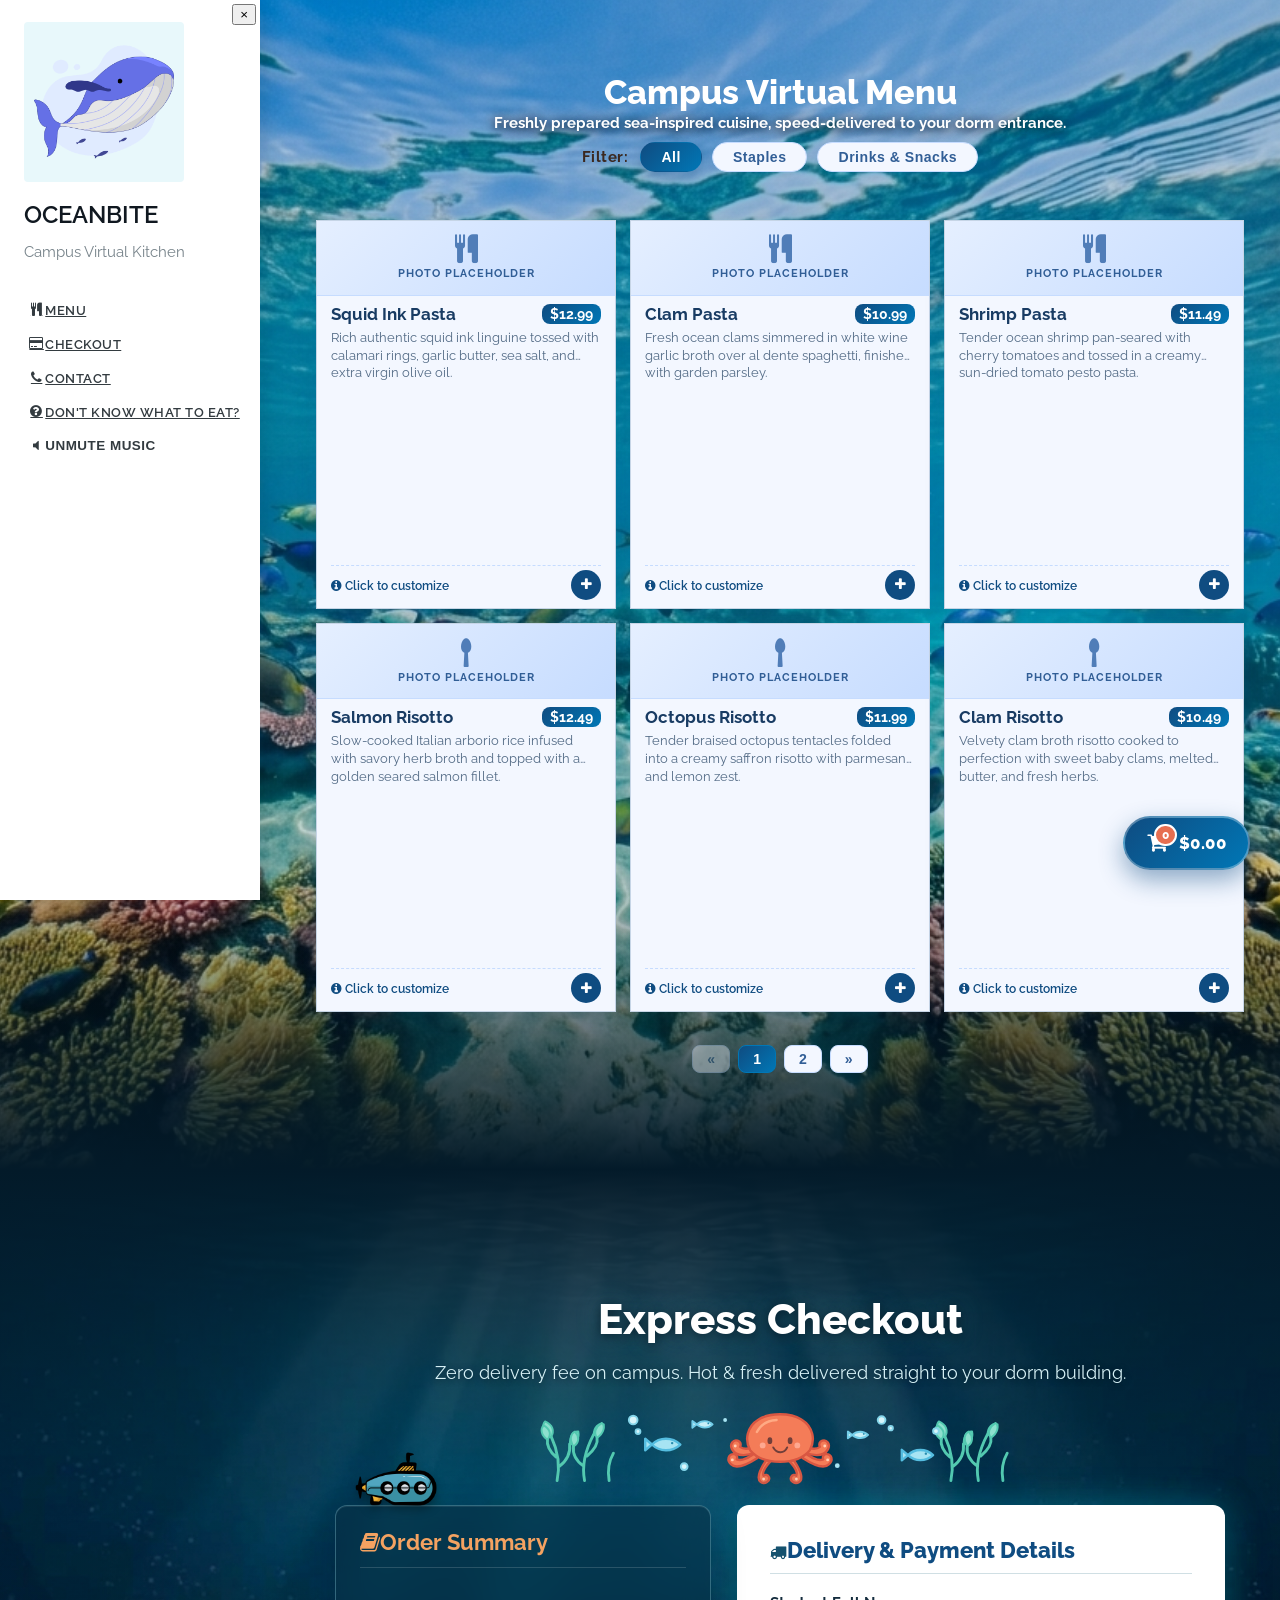
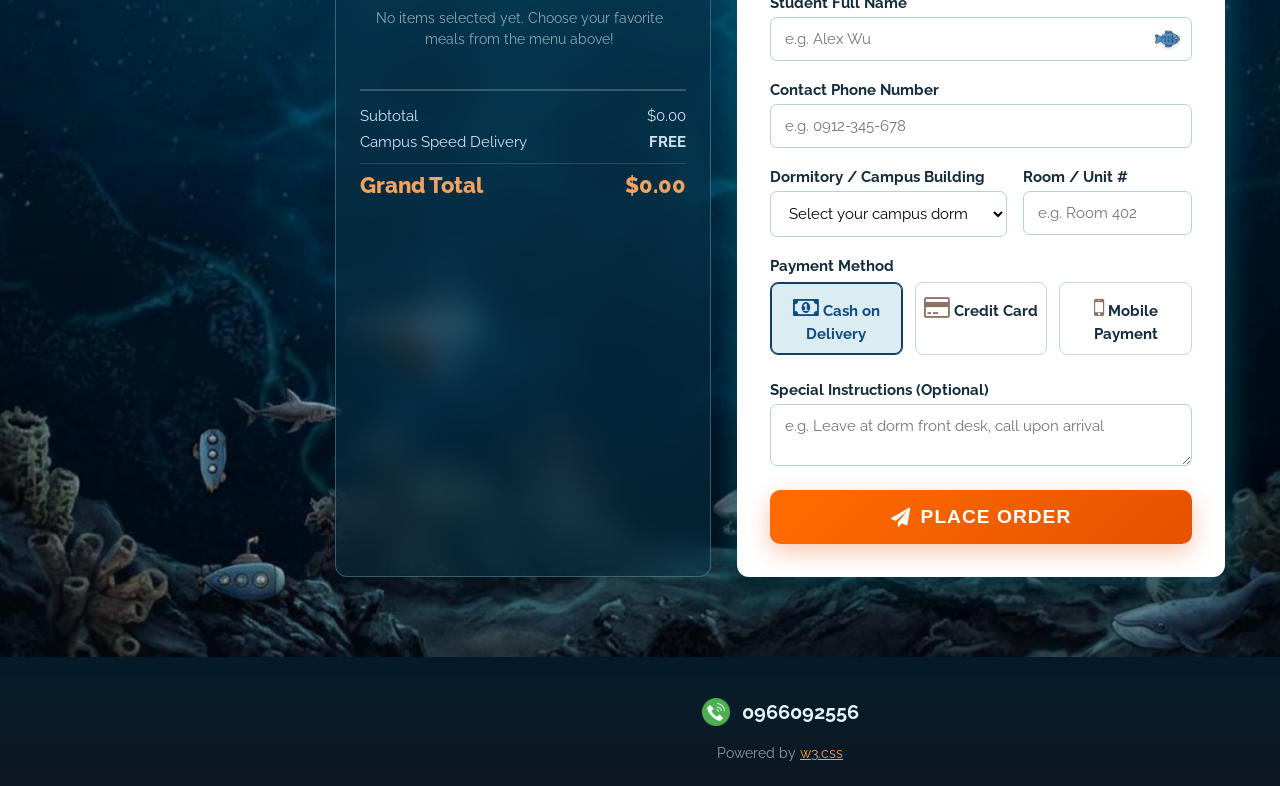
==== commit cdf13912: "m" ====
--- a/index.html
+++ b/index.html
@@ -20,6 +20,11 @@
   <!-- Sidebar/menu (Reference example.html: w3-sidebar w3-collapse w3-white w3-animate-left) -->
   <nav class="w3-sidebar w3-collapse w3-white w3-animate-left" id="mySidebar">
     <button data-action="menu-close" class="w3-button w3-hide-large w3-right w3-large sidebar-close-btn" aria-label="Close menu">&times;</button>
+    <div class="sidebar-brand">
+      <img src="images/whale-sidebar.png" alt="" aria-hidden="true">
+      <h1>OCEANBITE</h1>
+      <p>Campus Virtual Kitchen</p>
+    </div>
     <div class="w3-bar-block w3-padding-16">
       <a href="#menu" data-action="menu-close" class="w3-bar-item w3-button nav-link">
         <i class="fa fa-cutlery fa-fw w3-margin-right"></i>MENU
@@ -33,6 +38,9 @@
       <a href="#menu" data-action="wheel-open" class="w3-bar-item w3-button nav-link sidebar-food-prompt">
         <i class="fa fa-question-circle fa-fw w3-margin-right" aria-hidden="true"></i>DON'T KNOW WHAT TO EAT?
       </a>
+      <button id="musicToggleBtn" type="button" data-action="music-toggle" class="w3-bar-item w3-button nav-link">
+        <i id="musicToggleIcon" class="fa fa-volume-off fa-fw w3-margin-right" aria-hidden="true"></i><span id="musicToggleLabel">UNMUTE MUSIC</span>
+      </button>
     </div>
   </nav>
 
@@ -83,7 +91,7 @@
         <div class="checkout-grid">
           <!-- Order Summary Card -->
           <div class="summary-card">
-            <h3><i class="fa fa-list-alt w3-margin-right"></i>Order Summary</h3>
+            <h3><i class="fa fa-book w3-margin-right"></i>Order Summary</h3>
             <div id="checkoutSummaryList" class="summary-items">
               <!-- Dynamically populated -->
             </div>
@@ -105,11 +113,14 @@
 
           <!-- Checkout Details Form Card -->
           <div class="checkout-form-card">
-            <h3><img src="images/submarine.png" class="checkout-heading-icon w3-margin-right" alt="" aria-hidden="true">Delivery & Payment Details</h3>
+            <h3><i class="fa fa-truck checkout-details-icon w3-margin-right" aria-hidden="true"></i>Delivery & Payment Details</h3>
             <form id="checkoutForm">
               <div class="form-group">
                 <label for="studentName">Student Full Name</label>
-                <input type="text" id="studentName" required placeholder="e.g. Alex Wu">
+                <div class="field-with-fish">
+                  <input type="text" id="studentName" required placeholder="e.g. Alex Wu">
+                  <img class="field-fish-icon" src="images/fish-cursor.png" alt="" aria-hidden="true">
+                </div>
               </div>
 
               <div class="form-group">
@@ -168,7 +179,10 @@
               </button>
             </form>
           </div>
-          <img class="delivery-submarine" src="images/checkout-submarine.png" alt="" aria-hidden="true">
+          <button type="button" class="delivery-submarine" aria-label="Boost submarine">
+            <span class="submarine-wake" aria-hidden="true"></span>
+            <img src="images/checkout-submarine.png" alt="">
+          </button>
         </div>
       </div>
     </section>
@@ -274,6 +288,7 @@
 
   <!-- Food picker wheel -->
   <div id="foodWheelOverlay" class="modal-overlay wheel-overlay" data-action="wheel-overlay" aria-hidden="true">
+    <div id="wheelWaterSplash" class="wheel-water-splash" aria-hidden="true"></div>
     <section class="wheel-modal" role="dialog" aria-modal="true" aria-labelledby="wheelTitle">
       <button class="modal-close-btn" data-action="wheel-close" aria-label="Close food wheel">&times;</button>
       <h2 id="wheelTitle">What should you eat?</h2>
@@ -288,14 +303,21 @@
   </div>
 
   <div id="volleyballCursor" class="volleyball-cursor" aria-hidden="true">
-    <svg viewBox="0 0 48 48" focusable="false">
-      <circle cx="24" cy="24" r="22" fill="#fff" stroke="#18384a" stroke-width="2" />
-      <path d="M7 12c8 2 15 7 18 15 2 6 2 11 1 17M25 2c-1 9 2 16 9 21 4 3 8 4 12 4M3 27c8-4 16-4 23 0 6 3 10 8 12 15M13 5c5 6 12 9 20 8 5-1 9-3 12-6" fill="none" stroke="#2484a6" stroke-width="3.2" stroke-linecap="round" />
-      <path d="M8 38c5-5 11-7 18-6 6 1 11 4 15 9" fill="none" stroke="#f1c75b" stroke-width="2.5" stroke-linecap="round" />
-    </svg>
+    <img src="images/fish-cursor.png" alt="" draggable="false" />
+  </div>
+
+  <div id="cartToast" class="cart-toast" role="status" aria-live="polite" aria-atomic="true">
+    <span class="cart-toast-icon"><i class="fa fa-check" aria-hidden="true"></i></span>
+    <span class="cart-toast-copy">
+      <strong>Added to your order</strong>
+      <span id="cartToastItem"></span>
+    </span>
+    <span class="cart-toast-progress" aria-hidden="true"></span>
   </div>
 
   <script src="script.js"></script>
 
 </body>
 </html>
+
+
--- a/style.css
+++ b/style.css
@@ -59,17 +59,43 @@
    ========================================================================== */
 #mySidebar {
   position: fixed;
-  top: 32px;
-  height: auto;
-  max-height: calc(100vh - 48px);
+  top: 0;
+  height: 100vh;
+  max-height: 100vh;
   z-index: 100;
-  width: 280px;
+  width: 260px;
   border: none;
   border-radius: 0;
-  background: #6495ED;
-  box-shadow: 4px 0 20px rgba(0, 0, 0, 0.08);
+  background: #ffffff;
+  box-shadow: 3px 0 20px rgba(0, 15, 28, 0.14);
   overflow-y: auto;
   transition: transform 0.35s cubic-bezier(0.4, 0, 0.2, 1), opacity 0.3s ease;
+}
+
+.sidebar-brand { padding: 22px 12px 32px 24px; }
+
+.sidebar-brand img {
+  display: block;
+  width: 160px;
+  height: 160px;
+  max-width: 100%;
+  object-fit: contain;
+  padding: 10px;
+  background: #e8f8fb;
+  border-radius: 4px;
+}
+
+.sidebar-brand h1 {
+  margin: 18px 0 0;
+  color: #101820;
+  font-size: 1.5rem;
+  font-weight: 600;
+}
+
+.sidebar-brand p {
+  margin: 14px 0 0;
+  color: #77838a;
+  font-size: 0.95rem;
 }
 
 .sidebar-close-btn {
@@ -114,10 +140,20 @@
     display: block !important;
     transform: translateX(0) !important;
     left: max(0px, calc((100vw - 1600px) / 2)) !important;
+    top: 0;
+    height: 100vh;
+    max-height: 100vh;
+    width: 260px;
     opacity: 1;
     pointer-events: auto;
   }
 
+  #mySidebar .w3-bar-block {
+    display: block;
+    min-height: 0;
+    padding: 0 6px 24px 12px !important;
+  }
+
   .boxed-inner {
     margin-left: 280px !important;
   }
@@ -129,8 +165,12 @@
 
 @media (max-width: 992px) {
   #mySidebar {
+    top: 16px;
     left: 16px !important;
     width: calc(100vw - 32px);
+    height: auto;
+    max-height: calc(100vh - 32px);
+    border-radius: 12px;
   }
   .boxed-inner {
     margin-left: 0 !important;
@@ -139,18 +179,23 @@
 
 .nav-link {
   font-weight: 600;
-  letter-spacing: 1px;
-  padding: 10px 20px !important;
+  letter-spacing: 0.5px;
+  padding: 9px 8px 9px 16px !important;
   transition: all 0.25s ease;
   display: flex;
   align-items: center;
+  color: #333b40;
+  font-size: 0.84rem;
+  text-align: left;
 }
 
 .nav-link:hover {
   background: rgba(0, 119, 182, 0.08) !important;
   color: var(--ocean-mid) !important;
-  padding-left: 26px !important;
-}
+  padding-left: 20px !important;
+}
+
+#musicToggleBtn { width: 100%; border: 0; background: transparent; }
 
 /* ==========================================================================
    Menu Page (Dusk Sunset Theme)
@@ -158,32 +203,27 @@
 .menu-section {
   position: relative;
   isolation: isolate;
-  --section-background: #6495ED;
+  --section-background:
+    linear-gradient(rgba(2, 28, 42, 0.16), rgba(2, 28, 42, 0.2)),
+    url("images/menu-reef-background.jpg");
   background: var(--section-background);
-  background-color: #6495ED;
-  background-size: 100% 50%;
+  background-color: #07536b;
+  background-size: 100% 100%, cover;
+  background-position: center;
   background-repeat: no-repeat;
   padding: 128px 32px 21.333px;
   color: var(--text-dark);
   min-height: 100vh;
 }
 
-.menu-section::after,
-.checkout-section::after {
+.menu-section::after {
   content: "";
   position: absolute;
   z-index: 0;
   inset: auto 0 0;
-  height: 128px;
+  height: 190px;
   pointer-events: none;
-  opacity: 0.24;
-  background-image:
-    radial-gradient(circle, rgba(255, 255, 255, 0.8) 0 2px, transparent 2.5px),
-    radial-gradient(circle, rgba(144, 224, 239, 0.9) 0 3px, transparent 3.5px),
-    url("data:image/svg+xml,%3Csvg xmlns='http://www.w3.org/2000/svg' viewBox='0 0 1440 160' preserveAspectRatio='none'%3E%3Cpath fill='%230077b6' d='M0 74c180 54 308-50 494-4s282 56 467 8 310-41 479 16v66H0z'/%3E%3Cpath fill='%2390e0ef' d='M0 112c166-38 300 25 471 15s301-58 482-22 307 65 487 18v37H0z'/%3E%3C/svg%3E");
-  background-repeat: no-repeat;
-  background-position: 14% 25%, 84% 50%, center bottom;
-  background-size: 42px 42px, 58px 58px, 100% 100%;
+  background: linear-gradient(to bottom, transparent 0%, rgba(5, 42, 60, 0.38) 55%, #031a29 100%);
 }
 
 .menu-section > *,
@@ -200,13 +240,15 @@
 .section-title {
   font-size: 2.6rem;
   font-weight: 800;
-  color: #183b63;
+  color: #ffffff;
   margin-bottom: 8px;
 }
 
 .section-subtitle {
   font-size: 1.15rem;
-  color: #725648;
+  color: #ffffff;
+  font-weight: 700;
+  text-shadow: 0 2px 8px rgba(0, 16, 30, 0.9), 0 0 14px rgba(0, 18, 32, 0.45);
 }
 
 /* Category Filter Bar */
@@ -700,16 +742,16 @@
   z-index: 1000;
   top: 0;
   left: 0;
-  width: 28px;
-  height: 28px;
+  width: 46px;
+  height: 46px;
   pointer-events: none;
   opacity: 0;
-  transform: translate(-50%, -50%) rotate(var(--ball-tilt, 0deg));
+  transform: translate(-50%, -50%) rotate(var(--fish-angle, 0deg));
   transition: opacity 0.12s ease;
   will-change: left, top, transform;
 }
 
-.volleyball-cursor svg {
+.volleyball-cursor img {
   display: block;
   width: 100%;
   height: 100%;
@@ -723,14 +765,14 @@
   height: var(--trail-size, 5px);
   border-radius: 50%;
   pointer-events: none;
-  background: radial-gradient(circle, rgba(255,255,255,.9) 0%, rgba(115,204,230,.45) 70%, transparent 100%);
-  box-shadow: 0 0 8px rgba(117, 212, 238, 0.38);
-  animation: volleyball-trail-fade 520ms ease-out forwards;
+  background: radial-gradient(circle, #ffffff 0%, rgba(205, 249, 255, 0.98) 30%, rgba(85, 218, 247, 0.82) 58%, rgba(25, 157, 209, 0.25) 78%, transparent 100%);
+  box-shadow: 0 0 12px rgba(117, 230, 249, 0.85), 0 0 24px rgba(50, 188, 232, 0.55);
+  animation: volleyball-trail-fade 820ms ease-out forwards;
 }
 
 @keyframes volleyball-trail-fade {
-  0% { opacity: 0.72; transform: translate(-50%, -50%) scale(1); }
-  100% { opacity: 0; transform: translate(-50%, -62%) scale(0.2); }
+  0% { opacity: 1; transform: translate(-50%, -50%) scale(1.25); }
+  100% { opacity: 0; transform: translate(-50%, -72%) scale(0.15); }
 }
 
 @media (max-width: 520px) {
@@ -936,6 +978,73 @@
 
 .floating-cart-btn.bump {
   animation: cart-bump 0.35s ease;
+}
+
+.cart-toast {
+  position: fixed;
+  right: max(24px, calc((100vw - 1600px) / 2 + 24px));
+  bottom: 104px;
+  z-index: 180;
+  display: flex;
+  align-items: center;
+  gap: 12px;
+  width: min(360px, calc(100vw - 32px));
+  padding: 15px 18px;
+  overflow: hidden;
+  border: 1px solid rgba(144, 224, 239, 0.38);
+  border-radius: 14px;
+  background: linear-gradient(125deg, #07334a, #07577d);
+  color: #ffffff;
+  box-shadow: 0 14px 36px rgba(0, 16, 30, 0.38), 0 0 22px rgba(0, 229, 255, 0.18);
+  opacity: 0;
+  pointer-events: none;
+  transform: translate3d(0, 16px, 0) scale(0.98);
+  transition: opacity 0.24s ease, transform 0.24s ease;
+}
+
+.cart-toast.show {
+  opacity: 1;
+  transform: translate3d(0, 0, 0) scale(1);
+}
+
+.cart-toast-icon {
+  display: grid;
+  flex: 0 0 34px;
+  width: 34px;
+  height: 34px;
+  place-items: center;
+  border-radius: 50%;
+  background: #8bd8c3;
+  color: #063d4d;
+}
+
+.cart-toast-copy {
+  display: grid;
+  gap: 3px;
+  min-width: 0;
+}
+
+.cart-toast-copy strong { font-size: 0.95rem; }
+.cart-toast-copy > span { color: #c7e6ee; font-size: 0.84rem; }
+
+.cart-toast-progress {
+  position: absolute;
+  right: 0;
+  bottom: 0;
+  left: 0;
+  height: 3px;
+  background: linear-gradient(90deg, #73e0d1, #ffc078);
+  transform: scaleX(0);
+  transform-origin: left;
+}
+
+.cart-toast.show .cart-toast-progress {
+  transform: scaleX(1);
+  transition: transform 1s linear;
+}
+
+@media (max-width: 600px) {
+  .cart-toast { right: 16px; bottom: 98px; }
 }
 
 @keyframes cart-bump {
@@ -1164,24 +1273,27 @@
 .checkout-section {
   position: relative;
   isolation: isolate;
-  --section-background: linear-gradient(180deg, #6495ED 0%, var(--evening-bg-start) 4.1667%, var(--evening-bg-start) 100%);
+  --section-background:
+    linear-gradient(to bottom, #031a29 0%, rgba(3, 26, 41, 0.82) 8%, rgba(3, 26, 41, 0.08) 32%, rgba(0, 14, 25, 0.2) 100%),
+    url("images/checkout-deep-sea-background.jpg");
   background: var(--section-background);
-  background-color: var(--evening-bg-start);
-  background-size: 100% 220%;
+  background-color: #031a29;
+  background-size: 100% 100%, cover;
+  background-position: center center;
   background-repeat: no-repeat;
-  padding: 80px 16px 80px;
+  padding: 40px 16px 80px;
   color: #ffffff;
   min-height: 100vh;
 }
 
 @media (min-width: 993px) {
   .checkout-section {
-    padding-top: 180px;
+    padding-top: 90px;
   }
 }
 
 .checkout-container {
-  max-width: 1200px;
+  max-width: 890px;
   margin: 0 auto;
 }
 
@@ -1207,19 +1319,21 @@
   font-weight: 800;
   color: #ffffff;
   margin-bottom: 10px;
-  text-shadow: 0 2px 10px rgba(0, 0, 0, 0.4);
+  text-shadow: 0 2px 12px rgba(0, 14, 24, 0.8), 0 0 24px rgba(101, 214, 233, 0.28);
 }
 
 .checkout-subtitle {
   font-size: 1.15rem;
-  color: #b9d7ea;
+  color: #d5f0f5;
+  text-shadow: 0 1px 6px rgba(0, 20, 32, 0.75);
 }
 
 .checkout-grid {
   position: relative;
   display: grid;
-  grid-template-columns: 1fr 1.3fr;
-  gap: 36px;
+  grid-template-columns: minmax(0, 0.77fr) minmax(0, 1fr);
+  align-items: stretch;
+  gap: 26px;
 }
 
 .delivery-submarine {
@@ -1229,31 +1343,77 @@
   left: 0;
   width: 100px;
   height: 82px;
-  object-fit: contain;
-  pointer-events: none;
+  padding: 0;
+  border: 0;
+  background: transparent;
+  cursor: pointer;
   filter: drop-shadow(0 4px 5px rgba(0, 0, 0, 0.3));
   offset-path: inset(-26px -26px round 2px);
   offset-anchor: center;
   offset-rotate: auto;
   offset-distance: 0%;
-  animation: checkout-submarine-lap 18s linear infinite;
-}
-
-@keyframes checkout-submarine-lap {
-  to { offset-distance: 100%; }
+  offset-distance: 0%;
+}
+
+.delivery-submarine img {
+  position: relative;
+  z-index: 1;
+  display: block;
+  width: 100%;
+  height: 100%;
+  object-fit: contain;
+}
+
+.submarine-wake {
+  position: absolute;
+  z-index: 0;
+  top: 50%;
+  left: -125%;
+  width: 130%;
+  height: 34%;
+  border-radius: 999px;
+  opacity: 0;
+  background: linear-gradient(90deg, transparent, rgba(42, 183, 255, .42) 28%, rgba(91, 221, 255, 1) 78%, #d9fbff);
+  box-shadow: 0 0 9px #35c9ff, 0 0 20px rgba(28, 174, 255, .9), 0 0 34px rgba(75, 218, 255, .72);
+  filter: blur(2px);
+  transform: translateY(-50%) scaleX(.25);
+  transform-origin: right center;
+}
+
+.delivery-submarine.boosting .submarine-wake {
+  animation: submarine-electric-wake 1.4s ease-out both;
+}
+
+.delivery-submarine:focus-visible {
+  outline: 2px solid #8beaff;
+  outline-offset: 3px;
+  border-radius: 50%;
+}
+
+@keyframes submarine-electric-wake {
+  8% { opacity: 1; transform: translateY(-50%) scaleX(1); }
+  52% { opacity: 1; transform: translateY(-50%) scaleX(.9); }
+  100% { opacity: 0; transform: translateY(-50%) scaleX(.35); }
 }
 
 @media (prefers-reduced-motion: reduce) {
   .delivery-submarine {
-    animation: none;
     offset-distance: 0%;
   }
-}
-
-@media (max-width: 860px) {
+  .delivery-submarine.boosting .submarine-wake {
+    animation-duration: 1.4s;
+  }
+}
+
+@media (max-width: 1070px) {
   .checkout-grid {
     grid-template-columns: 1fr;
-    margin: 40px 36px;
+    width: min(100%, 720px);
+    margin: 40px auto;
+  }
+
+  .checkout-form-card {
+    padding: 24px;
   }
 
   .delivery-submarine {
@@ -1265,11 +1425,12 @@
 
 /* Order Summary Box */
 .summary-card {
-  background: rgba(255, 255, 255, 0.08);
-  border: 1px solid rgba(255, 255, 255, 0.16);
-  border-radius: 0;
+  background: rgba(8, 48, 68, 0.58);
+  border: 1px solid rgba(160, 229, 240, 0.3);
+  border-radius: 12px;
   padding: 24px;
-  backdrop-filter: blur(10px);
+  backdrop-filter: blur(14px);
+  box-shadow: inset 0 1px 0 rgba(255, 255, 255, 0.08), 0 14px 36px rgba(0, 10, 20, 0.2);
 }
 
 .summary-card h3 {
@@ -1287,6 +1448,15 @@
   overflow-y: auto;
   margin-bottom: 20px;
   padding-right: 6px;
+}
+
+.summary-empty-state {
+  min-height: 66px;
+  padding: 20px 12px;
+  color: rgba(221, 239, 244, 0.62);
+  text-align: center;
+  font-size: 0.86rem;
+  line-height: 1.5;
 }
 
 .summary-item-row {
@@ -1334,10 +1504,11 @@
 /* Checkout Form */
 .checkout-form-card {
   background: #ffffff;
-  border-radius: 0;
+  border: 1px solid rgba(255, 255, 255, 0.9);
+  border-radius: 12px;
   padding: 32px;
-  color: #2b1f1a;
-  box-shadow: 0 16px 40px rgba(0, 0, 0, 0.35);
+  color: #001b33;
+  box-shadow: 0 16px 44px rgba(0, 11, 22, 0.38), 0 0 34px rgba(0, 229, 255, 0.34);
 }
 
 .checkout-form-card h3 {
@@ -1346,16 +1517,11 @@
   font-weight: 800;
   color: var(--ocean-deep);
   margin-bottom: 20px;
-  border-bottom: 1px solid #e0f7fa;
+  border-bottom: 1px solid rgba(21, 94, 121, 0.2);
   padding-bottom: 10px;
 }
 
-.checkout-heading-icon {
-  width: 32px;
-  height: 32px;
-  object-fit: contain;
-  vertical-align: middle;
-}
+.checkout-details-icon { color: #14516e; font-size: 1.05rem; }
 
 .form-group {
   margin-bottom: 20px;
@@ -1366,7 +1532,7 @@
   font-weight: 700;
   font-size: 0.92rem;
   margin-bottom: 6px;
-  color: #3b281f;
+  color: #142c3d;
 }
 
 .form-group input,
@@ -1374,13 +1540,30 @@
 .form-group textarea {
   width: 100%;
   padding: 12px 14px;
-  border: 1.5px solid #d4c2b8;
-  border-radius: 8px;
+  border: 1.5px solid #b5d1dc;
+  border-radius: 7px;
   font-size: 0.95rem;
   font-family: inherit;
   transition: border-color 0.2s ease, box-shadow 0.2s ease;
-  background: #faf7f5;
-}
+  background: rgba(255, 255, 255, 0.86);
+}
+
+.field-with-fish { position: relative; }
+.field-with-fish input,
+.field-with-fish select { padding-right: 44px; }
+.field-fish-icon {
+  position: absolute;
+  z-index: 1;
+  top: 50%;
+  right: 12px;
+  width: 25px;
+  height: 25px;
+  object-fit: contain;
+  transform: translateY(-50%);
+  pointer-events: none;
+  filter: drop-shadow(0 1px 2px rgba(15, 76, 129, 0.3));
+}
+.select-fish-icon { right: 34px; }
 
 .form-group input:focus,
 .form-group select:focus,
@@ -1391,6 +1574,12 @@
   box-shadow: 0 0 0 3px rgba(0, 119, 182, 0.15);
 }
 
+.form-group input:hover,
+.form-group select:hover,
+.form-group textarea:hover {
+  border-color: #7fb5c8;
+}
+
 .form-row {
   display: grid;
   grid-template-columns: 1.4fr 1fr;
@@ -1401,12 +1590,18 @@
   .form-row {
     grid-template-columns: 1fr;
   }
+
+  .checkout-form-card { padding: 20px 16px; }
+  .payment-options { gap: 6px; }
+  .payment-label { padding: 10px 4px; font-size: 0.72rem; }
+  .payment-label i { font-size: 1.25rem; }
+  .checkout-title { font-size: 2.1rem; }
 }
 
 /* Payment Methods Radio Group */
 .payment-options {
   display: grid;
-  grid-template-columns: repeat(auto-fit, minmax(130px, 1fr));
+  grid-template-columns: repeat(3, minmax(0, 1fr));
   gap: 12px;
   margin-top: 8px;
 }
@@ -1417,15 +1612,15 @@
   align-items: center;
   justify-content: center;
   padding: 12px 8px;
-  border: 2px solid #e2d2c8;
-  border-radius: 10px;
+  border: 1.5px solid #bfd8e1;
+  border-radius: 8px;
   cursor: pointer;
   transition: all 0.2s ease;
-  background: #fdfaf8;
+  background: rgba(255, 255, 255, 0.82);
   text-align: center;
   font-size: 0.85rem;
   font-weight: 700;
-  color: #4a3b32;
+  color: #25485b;
 }
 
 .payment-label input[type="radio"] {
@@ -1439,9 +1634,10 @@
 }
 
 .payment-label.selected {
-  border-color: var(--ocean-deep);
-  background: rgba(15, 76, 129, 0.08);
+  border-color: #123f61;
+  background: #dcecf3;
   color: var(--ocean-deep);
+  box-shadow: inset 0 0 0 1px #123f61;
 }
 
 .payment-label.selected i {
@@ -1450,7 +1646,7 @@
 
 .place-order-btn {
   width: 100%;
-  background: linear-gradient(135deg, var(--sand-gold) 0%, #e76f51 100%);
+  background: linear-gradient(135deg, #ff6d00 0%, #e65100 100%);
   color: #ffffff;
   border: none;
   padding: 16px;
@@ -1460,7 +1656,7 @@
   letter-spacing: 1px;
   text-transform: uppercase;
   cursor: pointer;
-  box-shadow: 0 8px 24px rgba(231, 111, 81, 0.4);
+  box-shadow: 0 8px 24px rgba(230, 81, 0, 0.32);
   transition: all 0.3s ease;
   margin-top: 16px;
   display: flex;
@@ -1471,8 +1667,8 @@
 
 .place-order-btn:hover {
   transform: translateY(-2px);
-  box-shadow: 0 12px 28px rgba(231, 111, 81, 0.6);
-  background: linear-gradient(135deg, #f4a261 0%, #d85a3a 100%);
+  box-shadow: 0 12px 28px rgba(230, 81, 0, 0.45), 0 0 22px rgba(0, 229, 255, 0.2);
+  background: linear-gradient(135deg, #ff8a24 0%, #d84300 100%);
 }
 
 /* ==========================================================================
@@ -1544,15 +1740,24 @@
    Footer
    ========================================================================== */
 .site-footer {
-  --section-background: #0d1722;
+  --section-background: linear-gradient(to bottom, #031a29 0%, #0a1c29 32%, #0d1722 100%);
   background: var(--section-background);
   color: #ffffff;
   padding: 40px 24px 24px;
   text-align: center;
+  display: flex;
+  flex-direction: column;
+  align-items: center;
   border-top: 1px solid rgba(255, 255, 255, 0.1);
 }
 
 @media (min-width: 993px) {
+  .menu-section {
+    background: transparent;
+  }
+
+  .menu-section::after { display: none; }
+
   .checkout-section,
   .site-footer {
     position: relative;
@@ -1562,6 +1767,7 @@
   .site-footer {
     width: calc(100% + 280px);
     margin-left: -280px;
+    padding-left: 304px;
   }
 
   .checkout-section::before,
@@ -1577,13 +1783,19 @@
 
   .checkout-section::before {
     left: min(-280px, calc((1600px - 100vw) / 2 - 280px));
-    background-color: var(--evening-bg-start);
-    background-size: 100% 220%;
+    background-color: #031a29;
+    background-size: 100% 100%, cover;
+    background-position: center center;
     background-repeat: no-repeat;
+  }
+
+  .checkout-section {
+    background: transparent;
   }
 
   .site-footer::before {
     left: min(0px, calc((1600px - 100vw) / 2));
+    background: var(--section-background);
   }
 
   .boxed-inner {
@@ -1600,10 +1812,10 @@
     left: min(-280px, calc((1600px - 100vw) / 2 - 280px));
     width: 100vw;
     height: calc(130vh + 2px);
-    background: #6495ED;
-    background-color: #6495ED;
-    background-size: 100% 50%;
-    background-repeat: no-repeat;
+    background:
+      linear-gradient(to bottom, transparent 76%, #031a29 100%),
+      linear-gradient(rgba(2, 28, 42, 0.16), rgba(2, 28, 42, 0.2)),
+      url("images/menu-reef-background.jpg") center / cover no-repeat;
   }
 }
 
@@ -1611,6 +1823,7 @@
   display: flex;
   align-items: center;
   justify-content: center;
+  width: 100%;
   gap: 12px;
   font-size: 1.25rem;
   font-weight: 700;
@@ -1625,8 +1838,10 @@
 }
 
 .footer-credit {
+  width: 100%;
   font-size: 0.9rem;
   color: #8c9ba5;
+  text-align: center;
 }
 
 .footer-credit a {
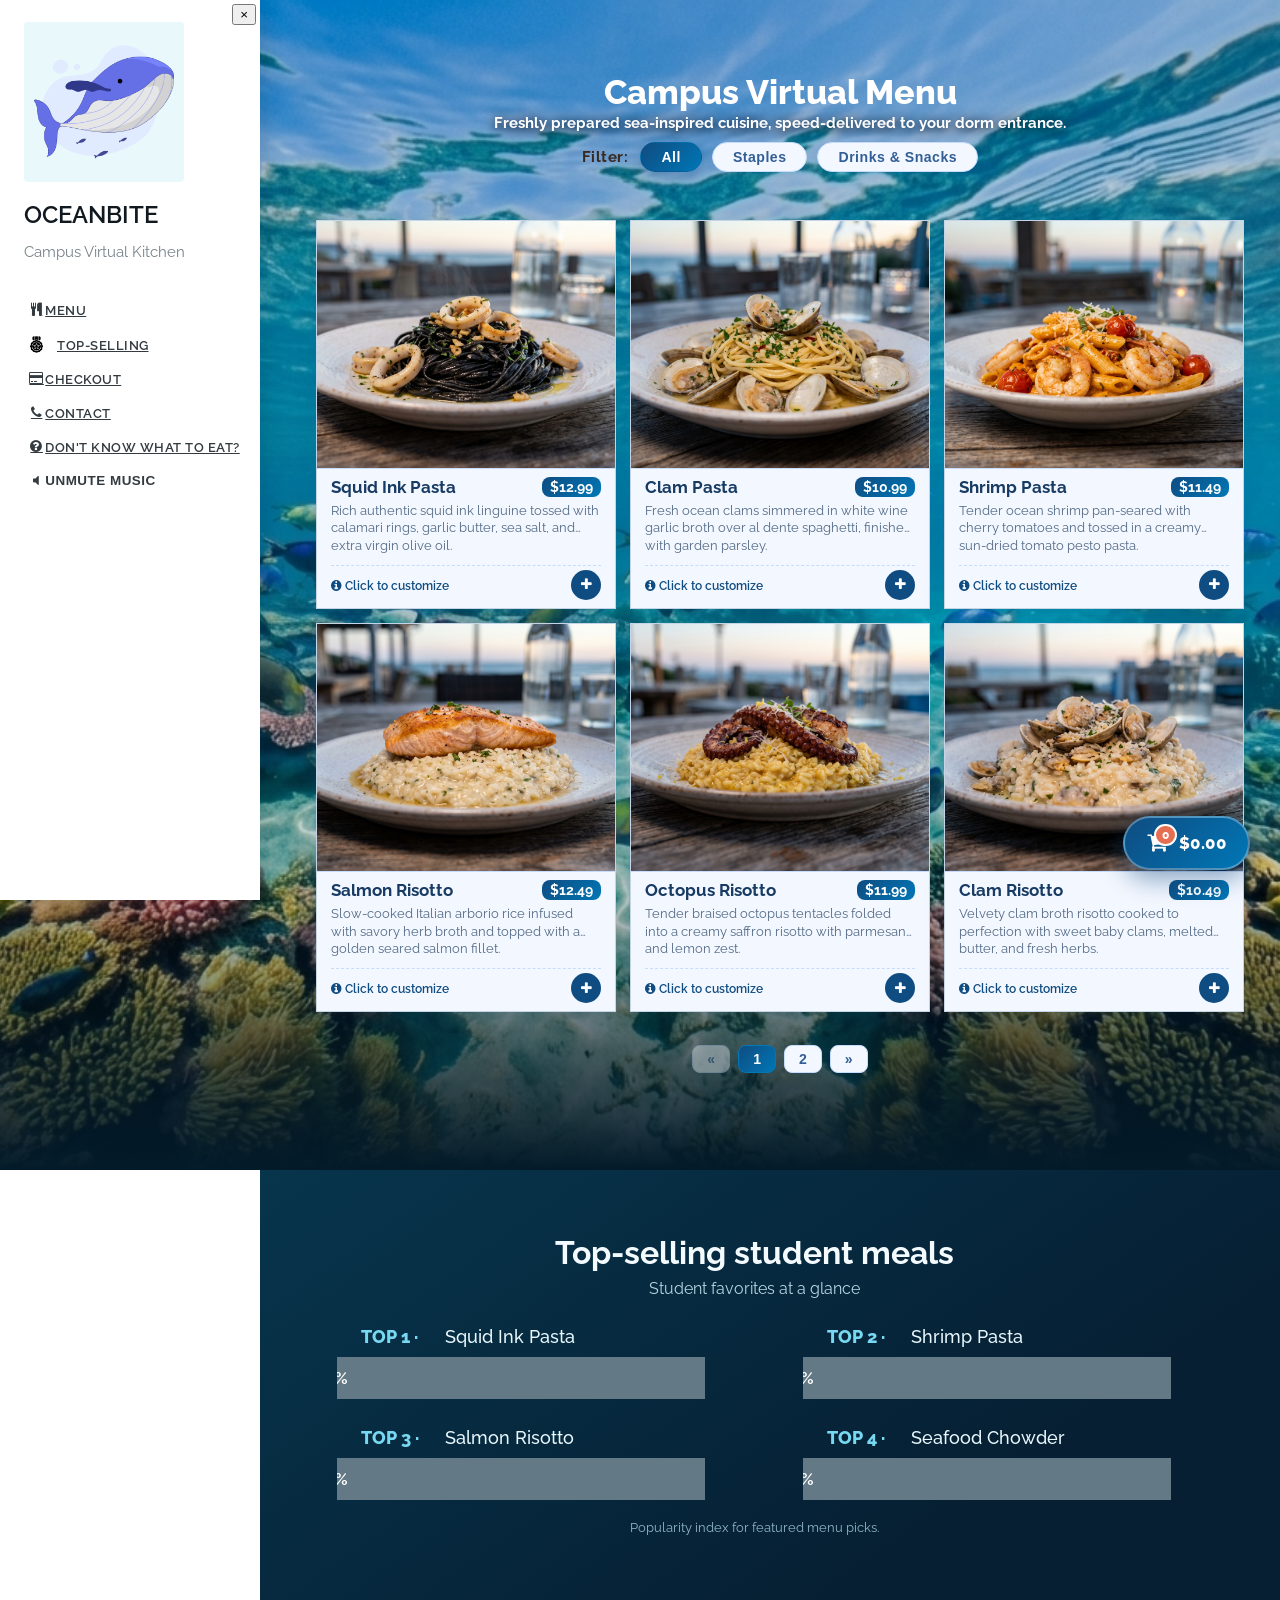
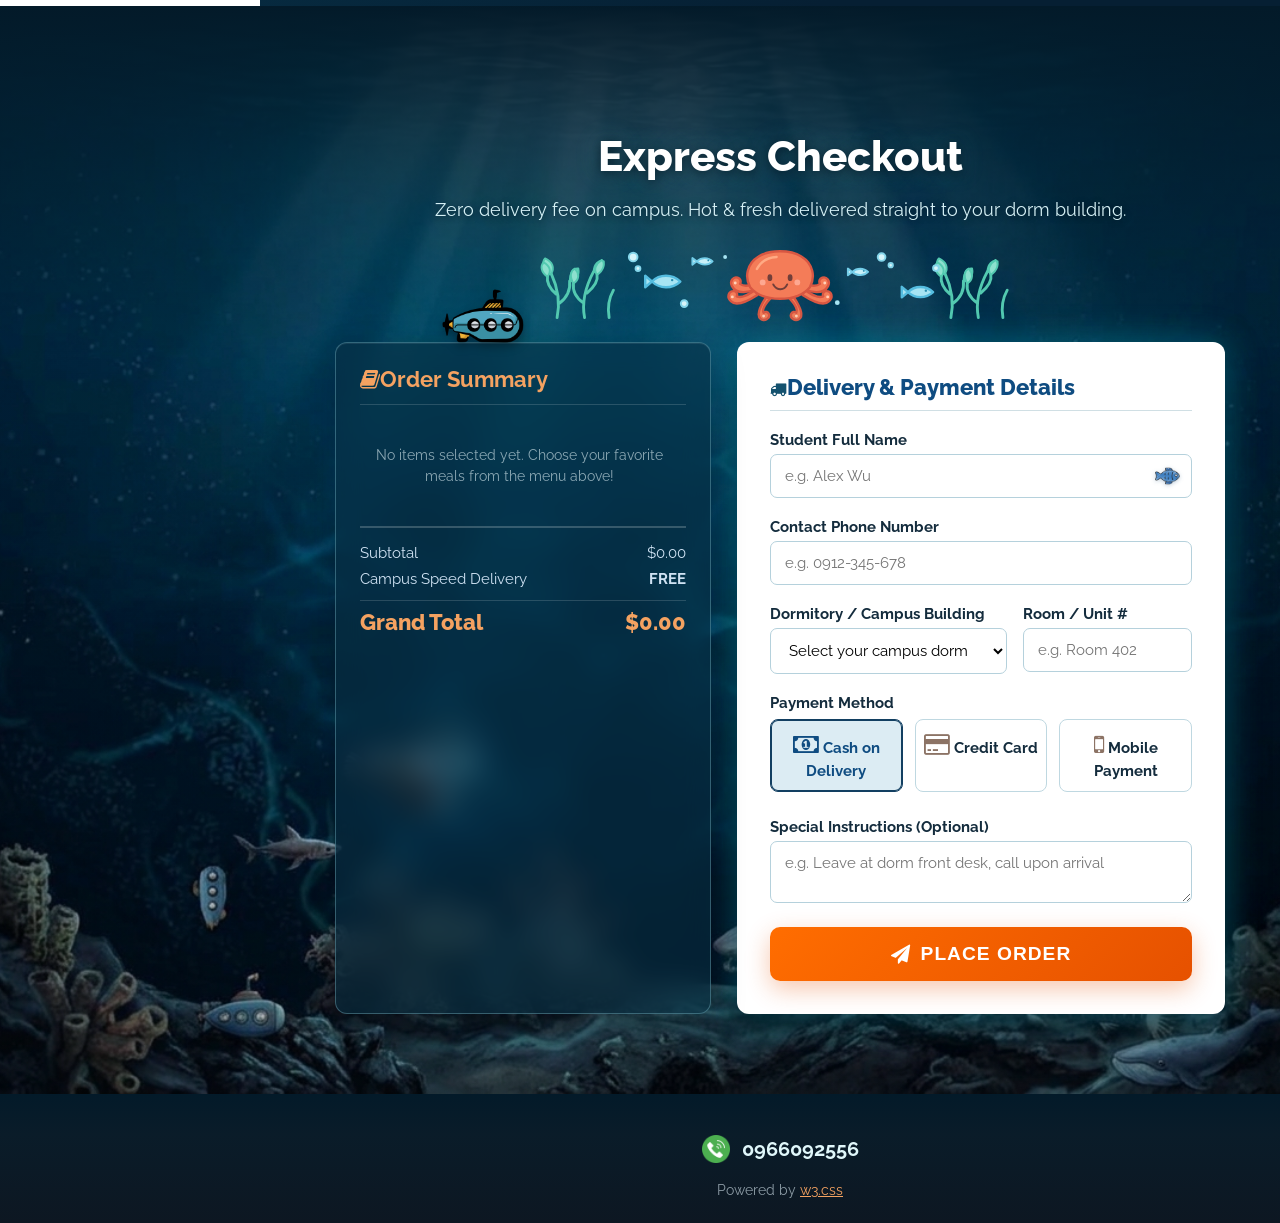
==== commit fe5eb818: "m" ====
--- a/index.html
+++ b/index.html
@@ -29,6 +29,9 @@
       <a href="#menu" data-action="menu-close" class="w3-bar-item w3-button nav-link">
         <i class="fa fa-cutlery fa-fw w3-margin-right"></i>MENU
       </a>
+      <a href="#topSellingTitle" data-action="top-selling-nav" class="w3-bar-item w3-button nav-link">
+        <img class="sidebar-nav-icon" src="images/top-selling.png" alt="" aria-hidden="true">TOP-SELLING
+      </a>
       <a href="#checkoutHeader" data-action="menu-close" class="w3-bar-item w3-button nav-link">
         <i class="fa fa-credit-card fa-fw w3-margin-right"></i>CHECKOUT
       </a>
@@ -74,6 +77,32 @@
 
       <!-- Pagination -->
       <div id="pagination" class="pagination-container"></div>
+    </section>
+
+    <section class="top-selling-section" aria-labelledby="topSellingTitle">
+      <div class="top-selling-content">
+        <h2 id="topSellingTitle">Top-selling student meals</h2>
+        <p class="top-selling-note">Student favorites at a glance</p>
+        <div class="top-selling-list">
+          <div class="top-selling-item">
+            <h3>Squid Ink Pasta</h3>
+            <div class="top-selling-track" role="progressbar" aria-label="Squid Ink Pasta popularity index" aria-valuemin="0" aria-valuemax="100" aria-valuenow="96"><span data-target="96" style="width:0%">0%</span></div>
+          </div>
+          <div class="top-selling-item">
+            <h3>Shrimp Pasta</h3>
+            <div class="top-selling-track" role="progressbar" aria-label="Shrimp Pasta popularity index" aria-valuemin="0" aria-valuemax="100" aria-valuenow="88"><span data-target="88" style="width:0%">0%</span></div>
+          </div>
+          <div class="top-selling-item">
+            <h3>Salmon Risotto</h3>
+            <div class="top-selling-track" role="progressbar" aria-label="Salmon Risotto popularity index" aria-valuemin="0" aria-valuemax="100" aria-valuenow="82"><span data-target="82" style="width:0%">0%</span></div>
+          </div>
+          <div class="top-selling-item">
+            <h3>Seafood Chowder</h3>
+            <div class="top-selling-track" role="progressbar" aria-label="Seafood Chowder popularity index" aria-valuemin="0" aria-valuemax="100" aria-valuenow="74"><span data-target="74" style="width:0%">0%</span></div>
+          </div>
+        </div>
+        <p class="top-selling-disclaimer">Popularity index for featured menu picks.</p>
+      </div>
     </section>
 
     <!-- 3. Checkout Page Section (Evening Tone Transition) -->
--- a/style.css
+++ b/style.css
@@ -195,6 +195,14 @@
   padding-left: 20px !important;
 }
 
+.sidebar-nav-icon {
+  width: 17px;
+  height: 17px;
+  flex: 0 0 17px;
+  object-fit: contain;
+  margin-right: 12px;
+}
+
 #musicToggleBtn { width: 100%; border: 0; background: transparent; }
 
 /* ==========================================================================
@@ -325,18 +333,21 @@
   box-shadow: 0 14px 28px rgba(15, 76, 129, 0.2);
 }
 
-/* Food Image / Placeholder Area */
+/* Food Image Area */
 .food-img-container {
-  height: 200px;
+  height: 180px;
   width: 100%;
   background: linear-gradient(135deg, #e5efff 0%, #c6dcff 100%);
-  display: flex;
-  flex-direction: column;
-  align-items: center;
-  justify-content: center;
   position: relative;
   overflow: hidden;
   border-bottom: 1px solid #c6dcff;
+}
+
+.food-image {
+  display: block;
+  width: 100%;
+  height: 100%;
+  object-fit: cover;
 }
 
 .food-placeholder-icon {
@@ -472,10 +483,99 @@
   cursor: not-allowed;
 }
 
+/* Featured student favorites between Menu and Checkout */
+.top-selling-section {
+  padding: 64px 32px 72px 0;
+  color: #fff;
+  background: linear-gradient(145deg, #07354c, #061f33 72%);
+}
+
+.top-selling-content {
+  width: 100%;
+  text-align: center;
+}
+
+.top-selling-content h2 {
+  margin: 0 0 8px;
+  font-size: 2rem;
+  font-weight: 700;
+  color: #f3fbff;
+}
+
+.top-selling-note {
+  margin: 0 0 28px;
+  color: #b8d6e2;
+}
+
+.top-selling-list {
+  counter-reset: top-meal-rank;
+  display: grid;
+  grid-template-columns: repeat(2, minmax(0, 1fr));
+  gap: 28px 32px;
+  max-width: 900px;
+  margin-inline: auto;
+}
+
+.top-selling-item h3 {
+  counter-increment: top-meal-rank;
+  display: grid;
+  grid-template-columns: 4.8em minmax(0, 1fr);
+  align-items: center;
+  width: min(100%, 20rem);
+  margin: 0 auto 10px;
+  font-size: 1.1rem;
+  font-weight: 500;
+  color: #e8f7fc;
+  text-align: left;
+}
+
+.top-selling-item h3::before {
+  content: "TOP " counter(top-meal-rank) " · ";
+  color: #77d9f1;
+  font-weight: 800;
+}
+
+.top-selling-track {
+  width: 85%;
+  height: 42px;
+  margin-inline: auto;
+  overflow: hidden;
+  background: #637985;
+}
+
+.top-selling-track span {
+  display: flex;
+  align-items: center;
+  justify-content: center;
+  height: 100%;
+  color: #fff;
+  font-size: 1rem;
+  font-weight: 700;
+  background: #1687a8;
+  box-shadow: inset 0 0 18px rgba(98, 222, 248, .22);
+}
+
+.top-selling-disclaimer {
+  margin: 20px 0 0;
+  color: #91b6c5;
+  font-size: .82rem;
+}
+
+@media (max-width: 680px) {
+  .top-selling-section { padding: 46px 20px 52px; }
+  .top-selling-content h2 { font-size: 1.65rem; }
+  .top-selling-list { grid-template-columns: 1fr; gap: 18px; }
+}
+
 /* ==========================================================================
    Fullscreen Desktop Menu Optimization (3 on top, 3 on bottom, No scroll needed)
    ========================================================================== */
 @media (min-width: 993px) {
+  .top-selling-section {
+    width: calc(100% + 20px);
+    margin-left: -20px;
+  }
+
   .menu-section {
     height: 130vh;
     max-height: none;
@@ -535,8 +635,9 @@
   }
 
   .food-img-container {
-    height: 75px;
-    min-height: 75px;
+    height: auto;
+    min-height: 0;
+    flex: 2;
   }
 
   .food-placeholder-icon {
@@ -552,6 +653,7 @@
   .food-card-body {
     padding: 8px 14px 8px;
     flex: 1;
+    min-height: 0;
     display: flex;
     flex-direction: column;
     justify-content: space-between;
@@ -634,6 +736,74 @@
 
 .wheel-overlay {
   z-index: 250;
+}
+
+.wheel-water-splash {
+  position: fixed;
+  z-index: 260;
+  inset: 0;
+  overflow: hidden;
+  pointer-events: none;
+}
+
+.wheel-splash-ring,
+.wheel-splash-drop {
+  position: absolute;
+  display: block;
+  pointer-events: none;
+}
+
+.wheel-splash-ring {
+  width: 8px;
+  height: 8px;
+  border: 3px solid rgba(125, 238, 255, .95);
+  border-radius: 50%;
+  box-shadow: 0 0 12px rgba(54, 198, 255, .95), inset 0 0 8px rgba(54, 198, 255, .55);
+  animation: wheel-splash-ring-burst 850ms cubic-bezier(.16,.72,.3,1) both;
+}
+
+.wheel-splash-ring-secondary {
+  width: 5px;
+  height: 5px;
+  border-color: rgba(236, 255, 255, .95);
+  box-shadow: 0 0 8px rgba(183, 250, 255, .95);
+  animation-duration: 650ms;
+}
+
+.wheel-splash-drop {
+  width: var(--drop-width, 9px);
+  height: var(--drop-height, 15px);
+  border-radius: 70% 30% 65% 35%;
+  background: linear-gradient(145deg, #efffff 3%, #72e4ff 42%, #1595ce 100%);
+  box-shadow: 0 0 10px rgba(84, 215, 255, .82);
+  transform: translate(-50%, -50%) rotate(var(--drop-rotation, 0deg));
+  animation: wheel-splash-drop-burst 1.1s cubic-bezier(.12,.64,.32,1) both;
+}
+
+.wheel-splash-bubble {
+  width: 11px;
+  height: 11px;
+  border: 2px solid rgba(220, 252, 255, .96);
+  border-radius: 50%;
+  background: rgba(86, 202, 241, .48);
+}
+
+@keyframes wheel-splash-ring-burst {
+  0% { opacity: 0; transform: translate(-50%, -50%) scale(.2); }
+  18% { opacity: 1; }
+  100% { opacity: 0; transform: translate(-50%, -50%) scale(4.8); }
+}
+
+@keyframes wheel-splash-drop-burst {
+  0% { opacity: 0; transform: translate(-50%, -50%) rotate(var(--drop-rotation, 0deg)) scale(.45); }
+  12% { opacity: 1; }
+  48% { opacity: 1; transform: translate(calc(-50% + var(--splash-apex-x)), calc(-50% + var(--splash-apex-y))) rotate(var(--drop-rotation, 0deg)) scale(1); }
+  100% { opacity: 0; transform: translate(calc(-50% + var(--splash-x)), calc(-50% + var(--splash-y))) rotate(var(--drop-rotation, 0deg)) scale(.65); }
+}
+
+@media (prefers-reduced-motion: reduce) {
+  .wheel-splash-ring,
+  .wheel-splash-drop { animation-duration: 450ms; }
 }
 
 .wheel-modal {
@@ -1040,7 +1210,7 @@
 
 .cart-toast.show .cart-toast-progress {
   transform: scaleX(1);
-  transition: transform 1s linear;
+  transition: transform 1.5s linear;
 }
 
 @media (max-width: 600px) {
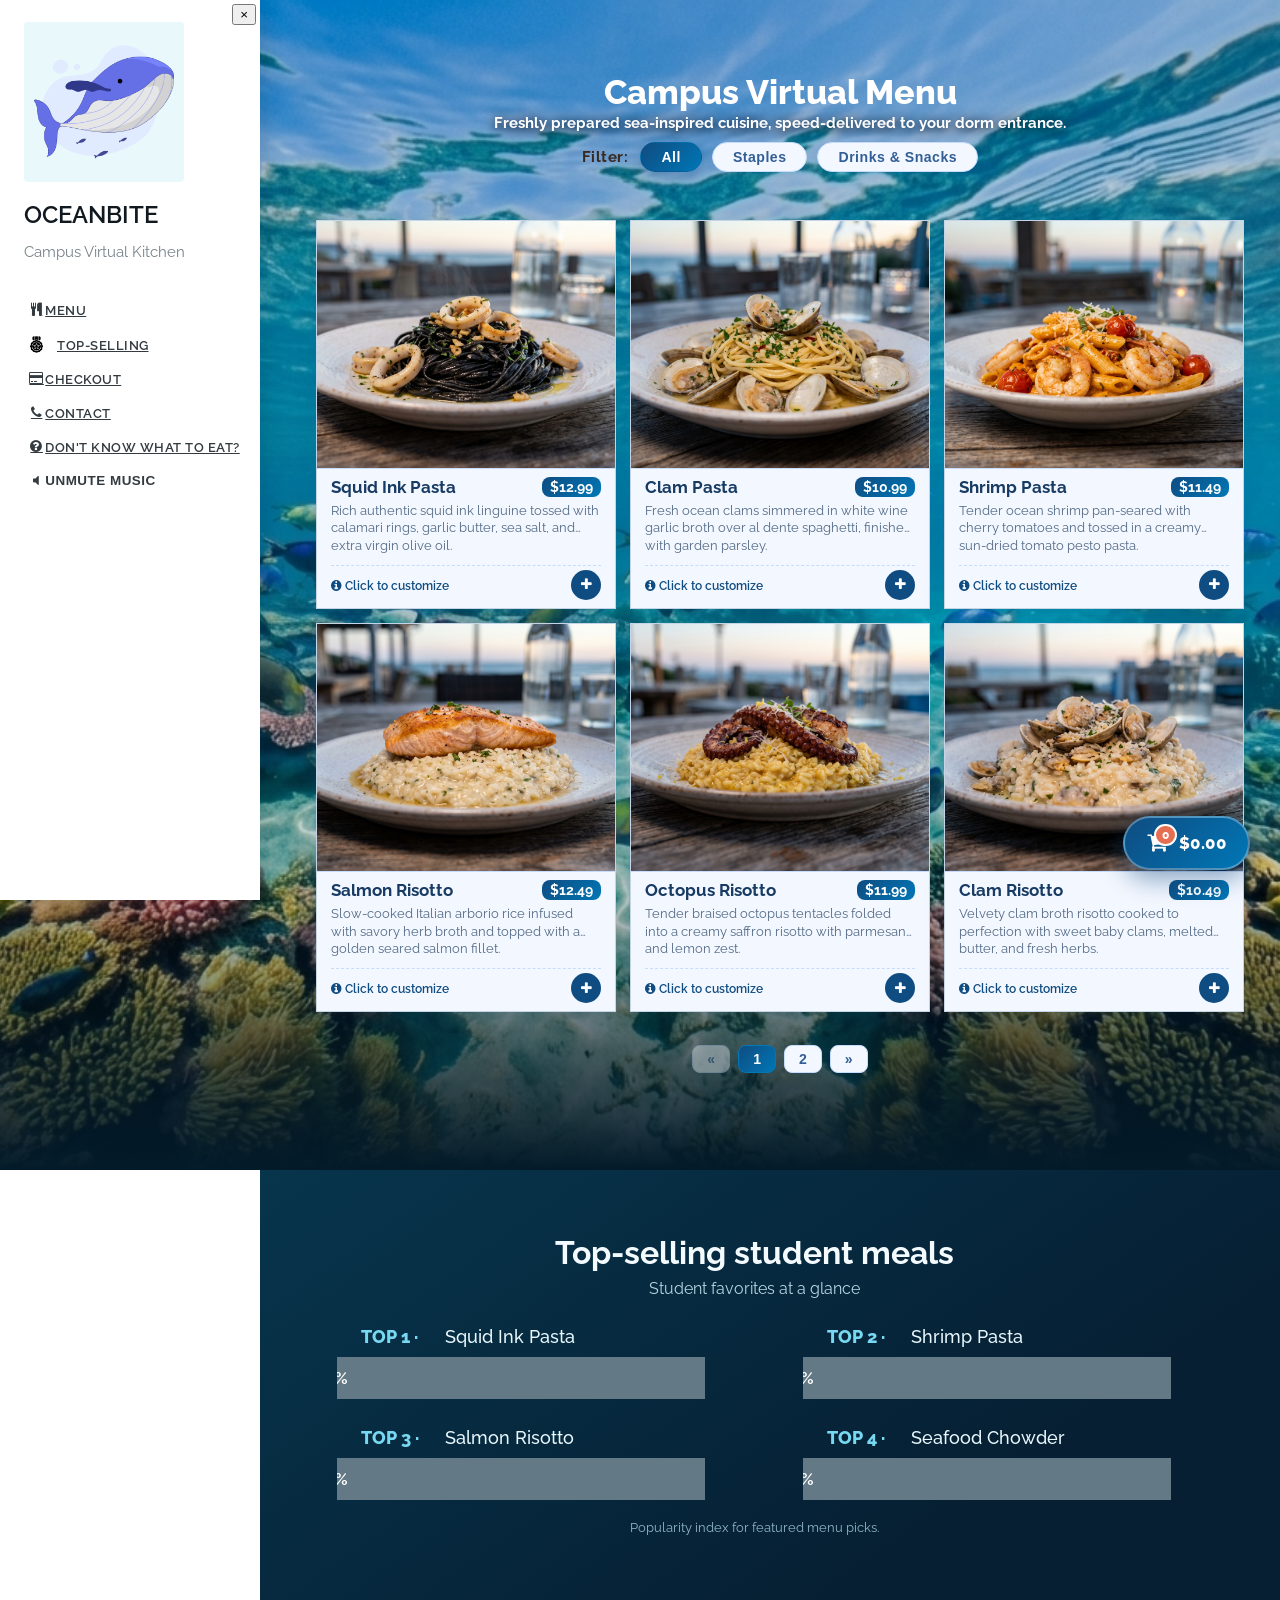
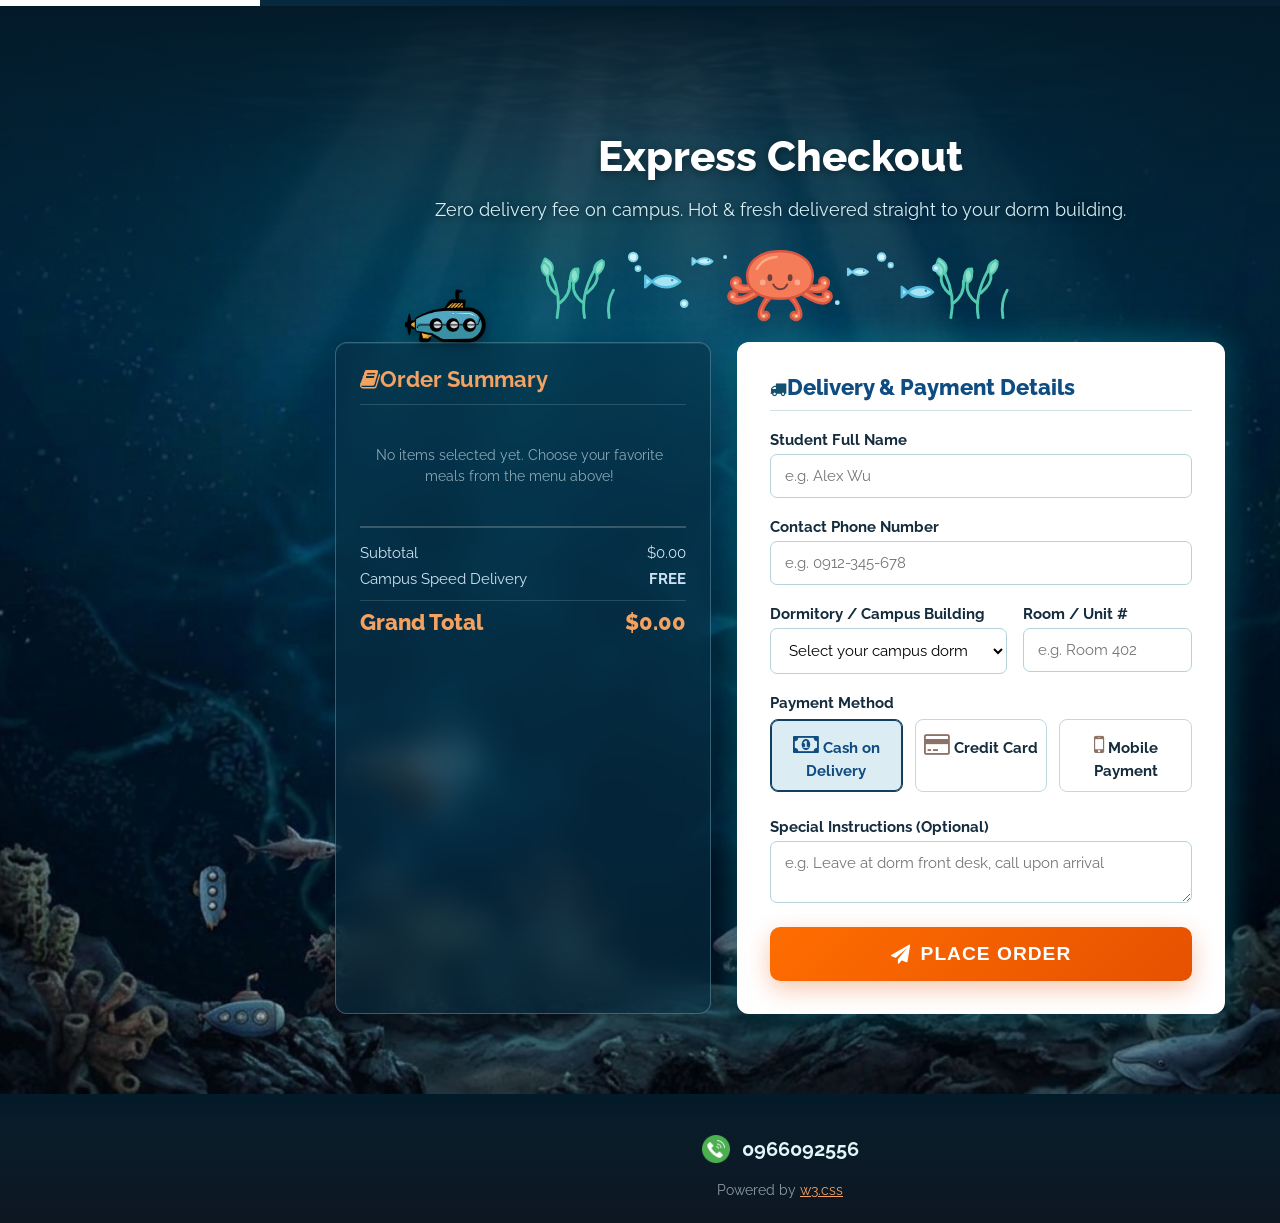
==== commit 7bdd85fe: "m" ====
--- a/index.html
+++ b/index.html
@@ -146,10 +146,7 @@
             <form id="checkoutForm">
               <div class="form-group">
                 <label for="studentName">Student Full Name</label>
-                <div class="field-with-fish">
-                  <input type="text" id="studentName" required placeholder="e.g. Alex Wu">
-                  <img class="field-fish-icon" src="images/fish-cursor.png" alt="" aria-hidden="true">
-                </div>
+                <input type="text" id="studentName" required placeholder="e.g. Alex Wu">
               </div>
 
               <div class="form-group">
--- a/style.css
+++ b/style.css
@@ -1718,21 +1718,6 @@
   background: rgba(255, 255, 255, 0.86);
 }
 
-.field-with-fish { position: relative; }
-.field-with-fish input,
-.field-with-fish select { padding-right: 44px; }
-.field-fish-icon {
-  position: absolute;
-  z-index: 1;
-  top: 50%;
-  right: 12px;
-  width: 25px;
-  height: 25px;
-  object-fit: contain;
-  transform: translateY(-50%);
-  pointer-events: none;
-  filter: drop-shadow(0 1px 2px rgba(15, 76, 129, 0.3));
-}
 .select-fish-icon { right: 34px; }
 
 .form-group input:focus,
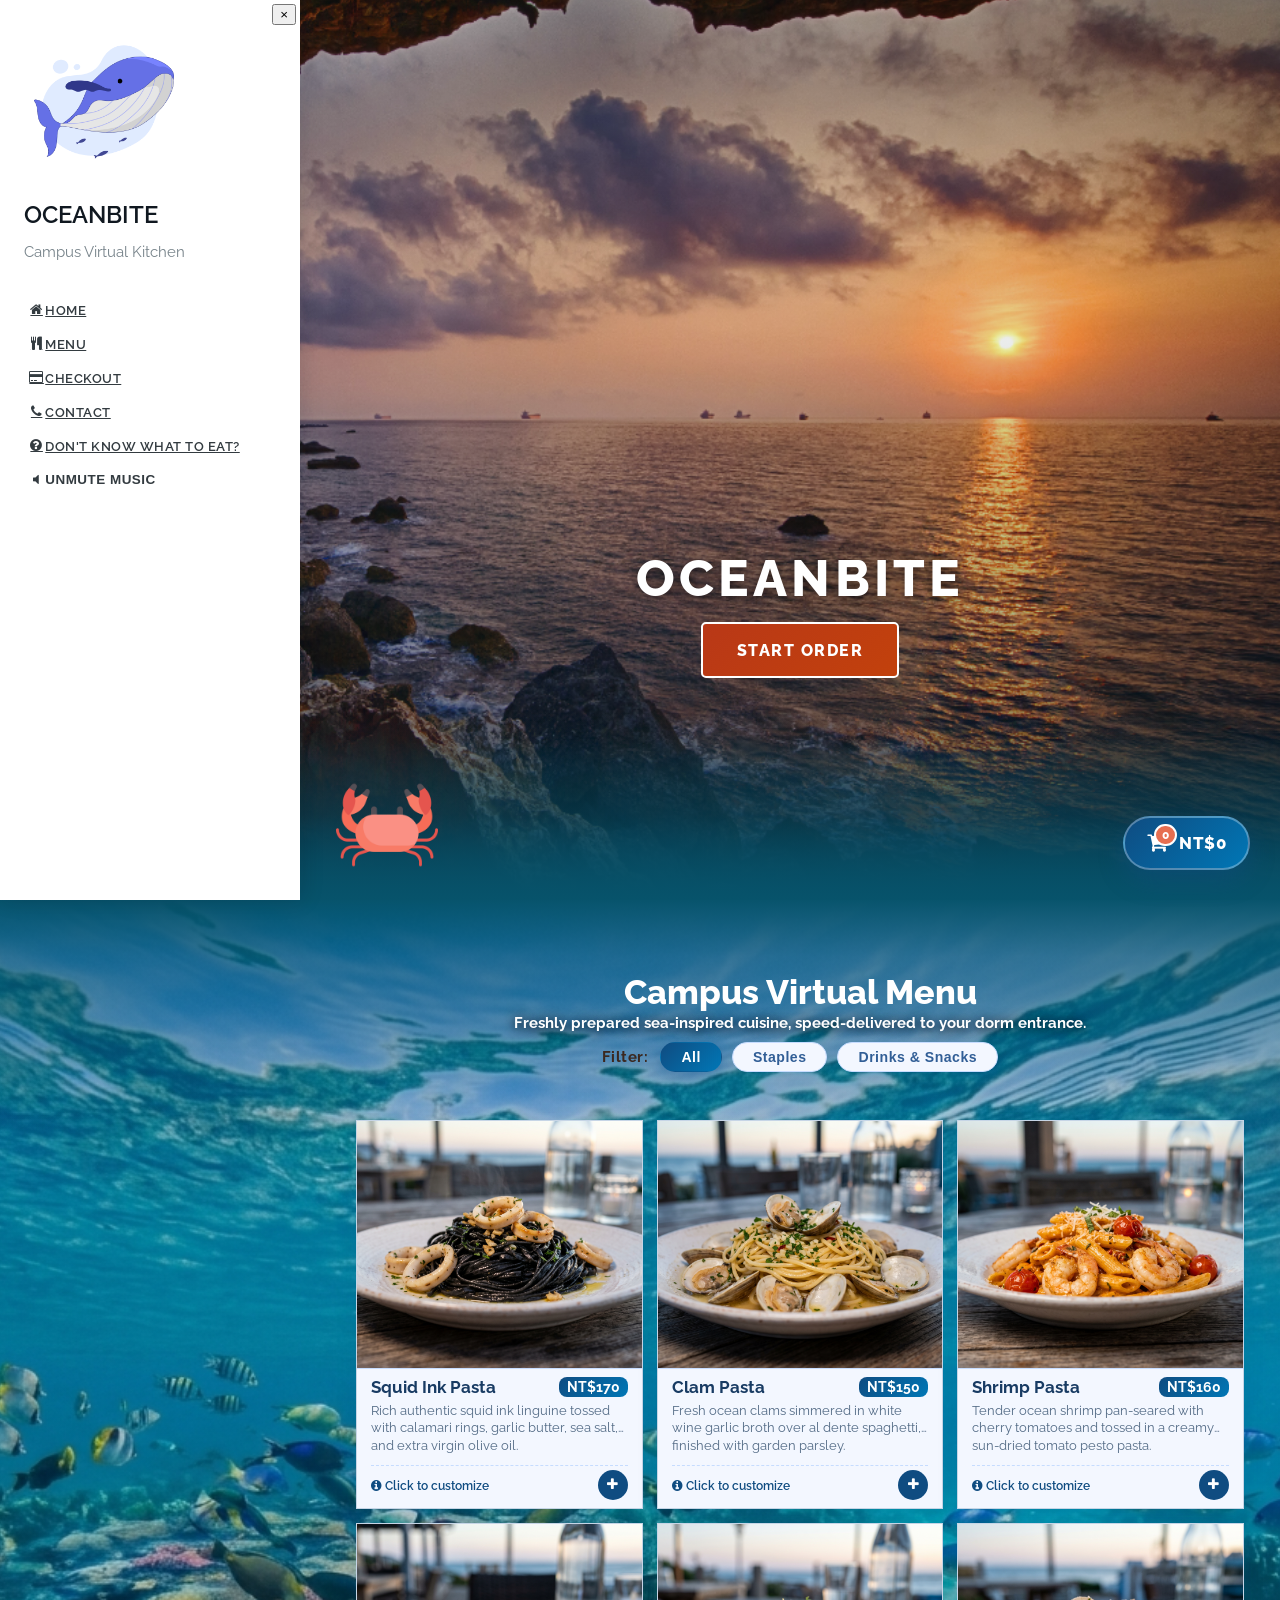
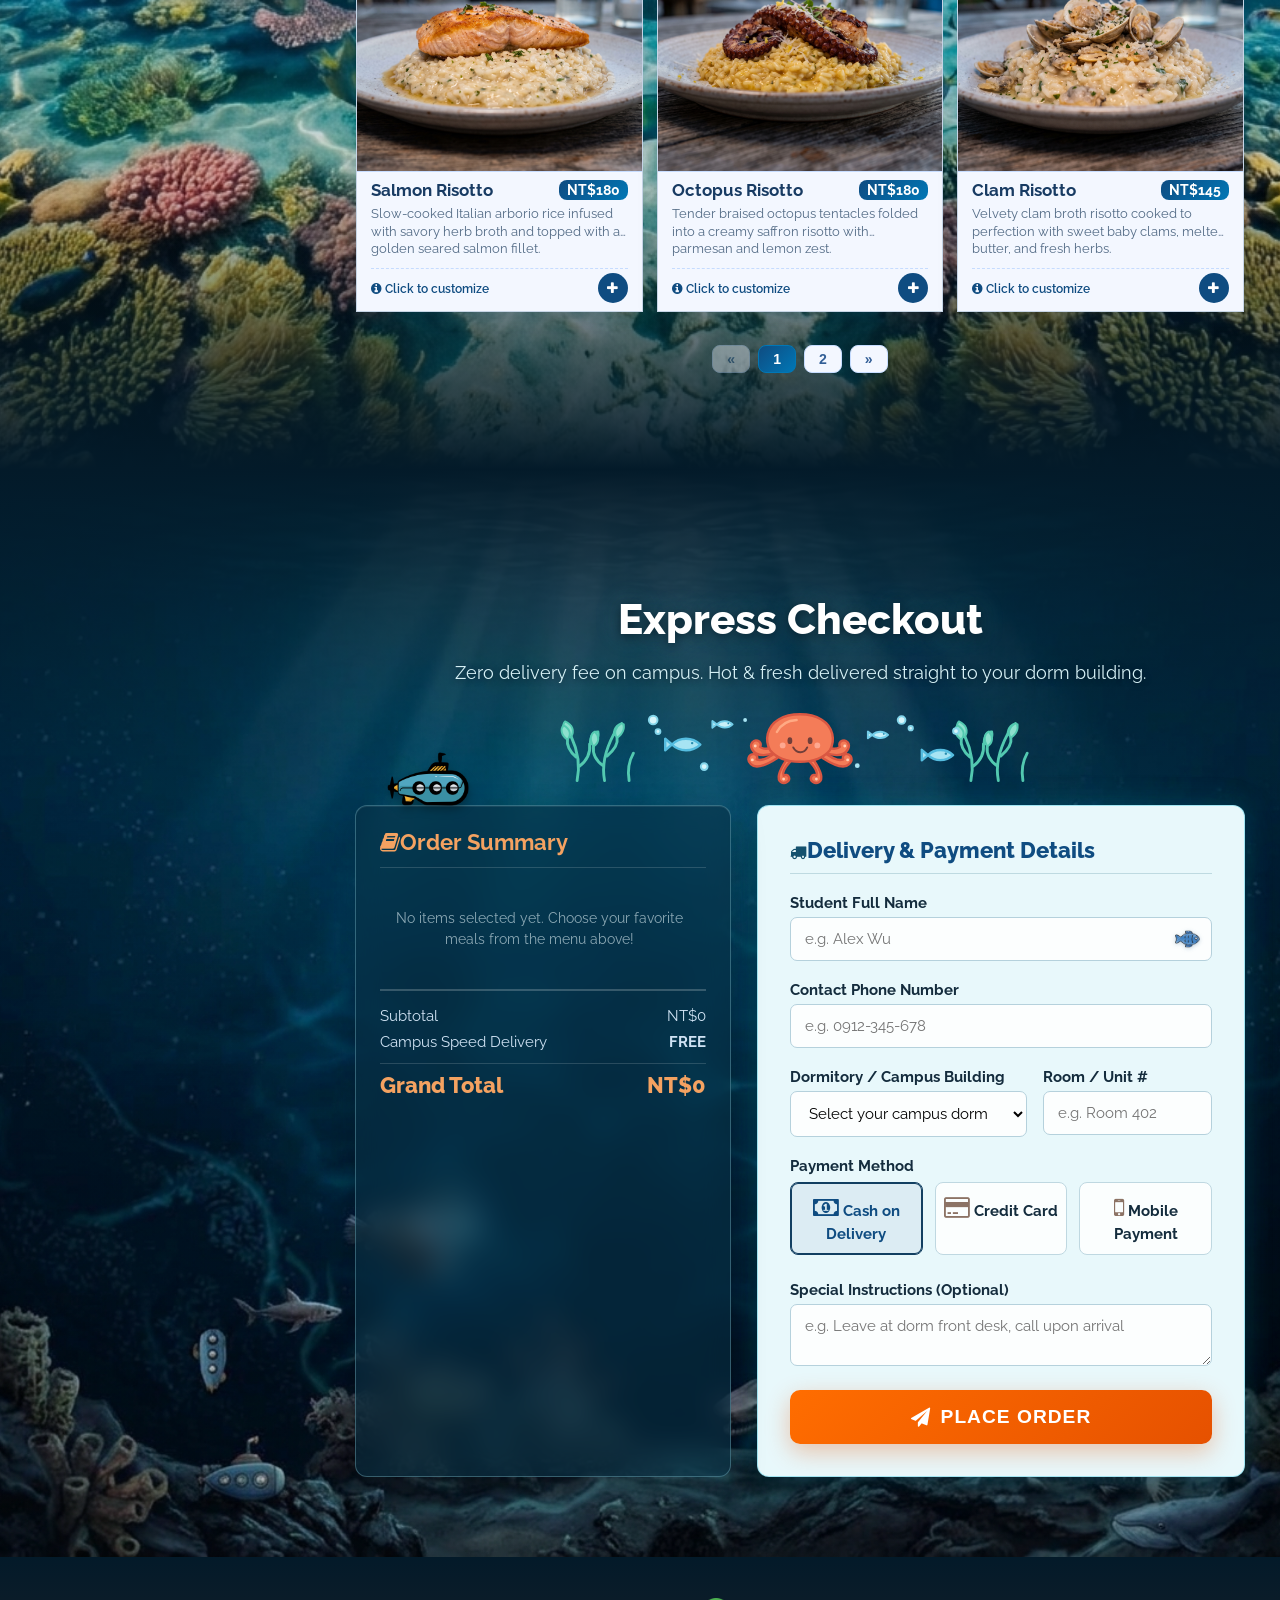
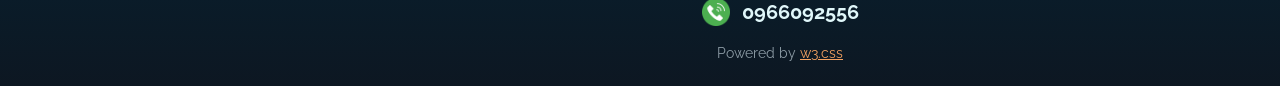
==== commit a42d3a12: "hi" ====
--- a/index.html
+++ b/index.html
@@ -26,11 +26,11 @@
       <p>Campus Virtual Kitchen</p>
     </div>
     <div class="w3-bar-block w3-padding-16">
+      <a href="#home" data-action="menu-close" class="w3-bar-item w3-button nav-link">
+        <i class="fa fa-home fa-fw w3-margin-right"></i>HOME
+      </a>
       <a href="#menu" data-action="menu-close" class="w3-bar-item w3-button nav-link">
         <i class="fa fa-cutlery fa-fw w3-margin-right"></i>MENU
-      </a>
-      <a href="#topSellingTitle" data-action="top-selling-nav" class="w3-bar-item w3-button nav-link">
-        <img class="sidebar-nav-icon" src="images/top-selling.png" alt="" aria-hidden="true">TOP-SELLING
       </a>
       <a href="#checkoutHeader" data-action="menu-close" class="w3-bar-item w3-button nav-link">
         <i class="fa fa-credit-card fa-fw w3-margin-right"></i>CHECKOUT
@@ -56,6 +56,17 @@
     <!-- Boxed Content (1600px Max-Width Centered with margins on wide screens) -->
     <div class="boxed-content">
       <div class="boxed-inner">
+
+    <!-- Home Page -->
+    <section id="home" class="home-section">
+      <div class="home-cta">
+        <h1 class="home-brand">OCEANBITE</h1>
+        <a href="#menu" class="start-order-btn">START ORDER</a>
+      </div>
+      <button type="button" class="home-crab" aria-label="Create another crab">
+        <img src="images/crab.png" alt="">
+      </button>
+    </section>
 
     <!-- 2. Menu Page Section (Dusk Sunset Theme) -->
     <section id="menu" class="menu-section">
@@ -77,32 +88,6 @@
 
       <!-- Pagination -->
       <div id="pagination" class="pagination-container"></div>
-    </section>
-
-    <section class="top-selling-section" aria-labelledby="topSellingTitle">
-      <div class="top-selling-content">
-        <h2 id="topSellingTitle">Top-selling student meals</h2>
-        <p class="top-selling-note">Student favorites at a glance</p>
-        <div class="top-selling-list">
-          <div class="top-selling-item">
-            <h3>Squid Ink Pasta</h3>
-            <div class="top-selling-track" role="progressbar" aria-label="Squid Ink Pasta popularity index" aria-valuemin="0" aria-valuemax="100" aria-valuenow="96"><span data-target="96" style="width:0%">0%</span></div>
-          </div>
-          <div class="top-selling-item">
-            <h3>Shrimp Pasta</h3>
-            <div class="top-selling-track" role="progressbar" aria-label="Shrimp Pasta popularity index" aria-valuemin="0" aria-valuemax="100" aria-valuenow="88"><span data-target="88" style="width:0%">0%</span></div>
-          </div>
-          <div class="top-selling-item">
-            <h3>Salmon Risotto</h3>
-            <div class="top-selling-track" role="progressbar" aria-label="Salmon Risotto popularity index" aria-valuemin="0" aria-valuemax="100" aria-valuenow="82"><span data-target="82" style="width:0%">0%</span></div>
-          </div>
-          <div class="top-selling-item">
-            <h3>Seafood Chowder</h3>
-            <div class="top-selling-track" role="progressbar" aria-label="Seafood Chowder popularity index" aria-valuemin="0" aria-valuemax="100" aria-valuenow="74"><span data-target="74" style="width:0%">0%</span></div>
-          </div>
-        </div>
-        <p class="top-selling-disclaimer">Popularity index for featured menu picks.</p>
-      </div>
     </section>
 
     <!-- 3. Checkout Page Section (Evening Tone Transition) -->
@@ -127,7 +112,7 @@
             <div class="summary-totals">
               <div class="summary-line">
                 <span>Subtotal</span>
-                <span id="checkoutSubtotal">$0.00</span>
+                <span id="checkoutSubtotal">NT$0</span>
               </div>
               <div class="summary-line">
                 <span>Campus Speed Delivery</span>
@@ -135,7 +120,7 @@
               </div>
               <div class="summary-line grand-total">
                 <span>Grand Total</span>
-                <span id="checkoutGrandTotal">$0.00</span>
+                <span id="checkoutGrandTotal">NT$0</span>
               </div>
             </div>
           </div>
@@ -146,7 +131,10 @@
             <form id="checkoutForm">
               <div class="form-group">
                 <label for="studentName">Student Full Name</label>
-                <input type="text" id="studentName" required placeholder="e.g. Alex Wu">
+                <div class="field-with-fish">
+                  <input type="text" id="studentName" required placeholder="e.g. Alex Wu">
+                  <img class="field-fish-icon" src="images/fish-cursor.png" alt="" aria-hidden="true">
+                </div>
               </div>
 
               <div class="form-group">
@@ -160,11 +148,26 @@
                   <label for="dormBuilding">Dormitory / Campus Building</label>
                   <select id="dormBuilding" required>
                     <option value="" disabled selected>Select your campus dorm</option>
-                    <option value="North Dorm Complex">North Dormitory Complex (Building A/B)</option>
-                    <option value="South Dorm Complex">South Dormitory Complex (Building C/D)</option>
-                    <option value="Ocean View Residence">Ocean View Student Residence</option>
-                    <option value="Campus Main Gate">Campus Main Gate Pick-up Point</option>
-                    <option value="University Library Plaza">University Library Plaza</option>
+                    <optgroup label="Wuling Village">
+                      <option value="Wuling Village 1">Wuling Village 1</option>
+                      <option value="Wuling Village 2">Wuling Village 2</option>
+                      <option value="Wuling Village 3">Wuling Village 3</option>
+                      <option value="Wuling Village 4">Wuling Village 4</option>
+                    </optgroup>
+                    <optgroup label="Tsui-heng Dormitory Building">
+                      <option value="Tsui-heng Dormitory Building A">Tsui-heng Dormitory Building A</option>
+                      <option value="Tsui-heng Dormitory Building B">Tsui-heng Dormitory Building B</option>
+                      <option value="Tsui-heng Dormitory Building C">Tsui-heng Dormitory Building C</option>
+                      <option value="Tsui-heng Dormitory Building D">Tsui-heng Dormitory Building D</option>
+                      <option value="Tsui-heng Dormitory Building E">Tsui-heng Dormitory Building E</option>
+                      <option value="Tsui-heng Dormitory Building F">Tsui-heng Dormitory Building F</option>
+                      <option value="Tsui-heng Dormitory Building G">Tsui-heng Dormitory Building G</option>
+                      <option value="Tsui-heng Dormitory Building H">Tsui-heng Dormitory Building H</option>
+                      <option value="Tsui-heng Dormitory Building I">Tsui-heng Dormitory Building I</option>
+                      <option value="Tsui-heng Dormitory Building J">Tsui-heng Dormitory Building J</option>
+                      <option value="Tsui-heng Dormitory Building K">Tsui-heng Dormitory Building K</option>
+                      <option value="Tsui-heng Dormitory Building L">Tsui-heng Dormitory Building L</option>
+                    </optgroup>
                   </select>
                 </div>
                 <div class="form-group">
@@ -234,13 +237,12 @@
     <div class="modal-card">
       <button class="modal-close-btn" data-action="modal-close" aria-label="Close details">&times;</button>
       <div class="modal-img-area">
-        <i id="modalIcon" class="fa fa-cutlery food-placeholder-icon" style="font-size:4.5rem;"></i>
-        <span class="food-placeholder-text">OceanBite Kitchen Spec</span>
+        <img id="modalImage" class="modal-image" src="" alt="">
       </div>
       <div class="modal-body">
         <div class="modal-title-row">
           <h3 id="modalTitle" class="modal-title">Item Title</h3>
-          <span id="modalPrice" class="modal-price">$0.00</span>
+          <span id="modalPrice" class="modal-price">NT$0</span>
         </div>
         <span id="modalCategory" class="modal-category-badge">Category</span>
         <p id="modalDesc" class="modal-desc">Detailed food description goes here.</p>
@@ -265,7 +267,7 @@
       <i class="fa fa-shopping-cart" style="font-size:1.35rem;"></i>
       <span id="cartCountBadge" class="cart-count-badge">0</span>
     </div>
-    <span id="cartBtnTotal" class="cart-btn-total">$0.00</span>
+    <span id="cartBtnTotal" class="cart-btn-total">NT$0</span>
   </div>
 
   <audio id="backgroundMusic" autoplay loop preload="auto" muted>
@@ -285,7 +287,7 @@
     <div class="cart-drawer-footer">
       <div class="cart-subtotal-row">
         <span>Total:</span>
-        <span id="cartDrawerSubtotal">$0.00</span>
+        <span id="cartDrawerSubtotal">NT$0</span>
       </div>
       <button class="checkout-btn" data-action="cart-checkout">
         Proceed to Checkout <i class="fa fa-arrow-right"></i>
--- a/style.css
+++ b/style.css
@@ -63,7 +63,7 @@
   height: 100vh;
   max-height: 100vh;
   z-index: 100;
-  width: 260px;
+  width: 300px;
   border: none;
   border-radius: 0;
   background: #ffffff;
@@ -81,8 +81,15 @@
   max-width: 100%;
   object-fit: contain;
   padding: 10px;
-  background: #e8f8fb;
+  background: #ffffff;
   border-radius: 4px;
+  transform-origin: 50% 65%;
+  animation: whale-sway 3.2s ease-in-out infinite alternate;
+}
+
+@keyframes whale-sway {
+  from { transform: rotate(-4deg); }
+  to { transform: rotate(4deg); }
 }
 
 .sidebar-brand h1 {
@@ -139,11 +146,11 @@
   #mySidebar {
     display: block !important;
     transform: translateX(0) !important;
-    left: max(0px, calc((100vw - 1600px) / 2)) !important;
+    left: 0 !important;
     top: 0;
     height: 100vh;
     max-height: 100vh;
-    width: 260px;
+    width: 300px;
     opacity: 1;
     pointer-events: auto;
   }
@@ -155,7 +162,7 @@
   }
 
   .boxed-inner {
-    margin-left: 280px !important;
+    margin-left: 320px !important;
   }
 
   #menuToggleBtn {
@@ -166,7 +173,7 @@
 @media (max-width: 992px) {
   #mySidebar {
     top: 16px;
-    left: 16px !important;
+    left: 0 !important;
     width: calc(100vw - 32px);
     height: auto;
     max-height: calc(100vh - 32px);
@@ -195,15 +202,135 @@
   padding-left: 20px !important;
 }
 
-.sidebar-nav-icon {
-  width: 17px;
-  height: 17px;
-  flex: 0 0 17px;
-  object-fit: contain;
-  margin-right: 12px;
-}
-
 #musicToggleBtn { width: 100%; border: 0; background: transparent; }
+
+/* ========================================================================== 
+   Home Page
+   ========================================================================== */
+.home-section {
+  position: relative;
+  isolation: isolate;
+  min-height: 100vh;
+  display: flex;
+  align-items: center;
+  justify-content: center;
+  background:
+    linear-gradient(to bottom, rgba(3, 26, 41, 0.2) 0%, rgba(3, 26, 41, 0.08) 38%, rgba(3, 26, 41, 0.42) 82%, #07536b 100%),
+    url("images/home.png") center / cover no-repeat;
+}
+
+.home-section::after {
+  content: "";
+  position: absolute;
+  inset: auto 0 0;
+  height: 190px;
+  pointer-events: none;
+  background: linear-gradient(to bottom, transparent 0%, rgba(5, 55, 75, 0.42) 55%, #07536b 100%);
+}
+
+.home-section > * {
+  position: relative;
+  z-index: 1;
+}
+
+.home-cta {
+  position: relative;
+  top: 200px;
+}
+
+.home-brand {
+  position: absolute;
+  bottom: calc(100% + 16px);
+  left: 50%;
+  margin: 0;
+  color: #ffffff;
+  font-size: clamp(2rem, 4vw, 3.5rem);
+  font-weight: 800;
+  letter-spacing: 0.08em;
+  line-height: 1.1;
+  text-shadow: 0 2px 12px rgba(0, 0, 0, 0.55);
+  transform: translateX(-50%);
+  white-space: nowrap;
+}
+
+.start-order-btn {
+  display: inline-flex;
+  align-items: center;
+  justify-content: center;
+  min-height: 56px;
+  padding: 0 34px;
+  border: 2px solid #ffffff;
+  border-radius: 5px;
+  background: linear-gradient(135deg, #b93817 0%, #c2410c 100%);
+  color: #ffffff;
+  font-size: 1rem;
+  font-weight: 800;
+  letter-spacing: 1.5px;
+  text-decoration: none;
+  transition: background 0.2s ease, transform 0.2s ease;
+}
+
+.start-order-btn:hover,
+.start-order-btn:focus-visible {
+  background: #9a3412;
+  color: #ffffff;
+  transform: translateY(-2px);
+}
+
+.home-crab {
+  --crab-size: clamp(56px, 10vw, 96px);
+  --crab-start: 12px;
+  --crab-end: calc(100vw - var(--crab-size) - 12px);
+  position: absolute;
+  bottom: 24px;
+  left: var(--crab-start);
+  z-index: 1;
+  display: block;
+  width: var(--crab-size);
+  height: auto;
+  padding: 0;
+  border: 0;
+  background: transparent;
+  cursor: pointer;
+  animation: crab-patrol 20s ease-in-out infinite alternate,
+    crab-bob 0.7s ease-in-out infinite alternate;
+}
+
+.home-crab img {
+  display: block;
+  width: 100%;
+  height: auto;
+}
+
+.home-crab:focus-visible {
+  outline: 2px solid #ffffff;
+  outline-offset: 3px;
+}
+
+.home-crab.is-spawning img {
+  animation: crab-jump 620ms cubic-bezier(0.28, 0.72, 0.48, 1);
+}
+
+.home-crab.is-disappearing {
+  animation: crab-disappear 420ms ease-in forwards;
+}
+
+@keyframes crab-patrol {
+  to { left: var(--crab-end); }
+}
+
+@keyframes crab-bob {
+  to { bottom: 28px; }
+}
+
+@keyframes crab-jump {
+  45% { transform: translateY(var(--crab-jump-offset)); }
+  to { transform: translateY(0); }
+}
+
+@keyframes crab-disappear {
+  to { opacity: 0; transform: translateY(-8px) scale(0.7); }
+}
 
 /* ==========================================================================
    Menu Page (Dusk Sunset Theme)
@@ -224,6 +351,16 @@
   min-height: 100vh;
 }
 
+.menu-section::before {
+  content: "";
+  position: absolute;
+  z-index: 0;
+  inset: 0 0 auto;
+  height: 240px;
+  pointer-events: none;
+  background: linear-gradient(to bottom, #07536b 0%, rgba(7, 83, 107, 0.72) 22%, rgba(7, 83, 107, 0) 100%);
+}
+
 .menu-section::after {
   content: "";
   position: absolute;
@@ -328,6 +465,24 @@
   border: 1px solid rgba(15, 76, 129, 0.2);
 }
 
+.food-card.filter-fade-out {
+  animation: food-card-fade-out 180ms ease forwards;
+  pointer-events: none;
+}
+
+.food-card.filter-fade-in {
+  animation: food-card-fade-in 280ms ease both;
+}
+
+@keyframes food-card-fade-out {
+  to { opacity: 0; }
+}
+
+@keyframes food-card-fade-in {
+  from { opacity: 0; }
+  to { opacity: 1; }
+}
+
 .food-card:hover {
   transform: translateY(-6px);
   box-shadow: 0 14px 28px rgba(15, 76, 129, 0.2);
@@ -483,97 +638,20 @@
   cursor: not-allowed;
 }
 
-/* Featured student favorites between Menu and Checkout */
-.top-selling-section {
-  padding: 64px 32px 72px 0;
-  color: #fff;
-  background: linear-gradient(145deg, #07354c, #061f33 72%);
-}
-
-.top-selling-content {
-  width: 100%;
-  text-align: center;
-}
-
-.top-selling-content h2 {
-  margin: 0 0 8px;
-  font-size: 2rem;
-  font-weight: 700;
-  color: #f3fbff;
-}
-
-.top-selling-note {
-  margin: 0 0 28px;
-  color: #b8d6e2;
-}
-
-.top-selling-list {
-  counter-reset: top-meal-rank;
-  display: grid;
-  grid-template-columns: repeat(2, minmax(0, 1fr));
-  gap: 28px 32px;
-  max-width: 900px;
-  margin-inline: auto;
-}
-
-.top-selling-item h3 {
-  counter-increment: top-meal-rank;
-  display: grid;
-  grid-template-columns: 4.8em minmax(0, 1fr);
-  align-items: center;
-  width: min(100%, 20rem);
-  margin: 0 auto 10px;
-  font-size: 1.1rem;
-  font-weight: 500;
-  color: #e8f7fc;
-  text-align: left;
-}
-
-.top-selling-item h3::before {
-  content: "TOP " counter(top-meal-rank) " · ";
-  color: #77d9f1;
-  font-weight: 800;
-}
-
-.top-selling-track {
-  width: 85%;
-  height: 42px;
-  margin-inline: auto;
-  overflow: hidden;
-  background: #637985;
-}
-
-.top-selling-track span {
-  display: flex;
-  align-items: center;
-  justify-content: center;
-  height: 100%;
-  color: #fff;
-  font-size: 1rem;
-  font-weight: 700;
-  background: #1687a8;
-  box-shadow: inset 0 0 18px rgba(98, 222, 248, .22);
-}
-
-.top-selling-disclaimer {
-  margin: 20px 0 0;
-  color: #91b6c5;
-  font-size: .82rem;
-}
-
-@media (max-width: 680px) {
-  .top-selling-section { padding: 46px 20px 52px; }
-  .top-selling-content h2 { font-size: 1.65rem; }
-  .top-selling-list { grid-template-columns: 1fr; gap: 18px; }
-}
-
 /* ==========================================================================
    Fullscreen Desktop Menu Optimization (3 on top, 3 on bottom, No scroll needed)
    ========================================================================== */
 @media (min-width: 993px) {
-  .top-selling-section {
-    width: calc(100% + 20px);
-    margin-left: -20px;
+  .home-section {
+    width: 100vw;
+    margin-left: min(-320px, calc((1600px - 100vw) / 2 - 320px));
+    padding-left: 320px;
+  }
+
+  .home-crab {
+    --crab-size: clamp(76px, 8vw, 110px);
+    --crab-start: 336px;
+    --crab-end: calc(100vw - var(--crab-size) - 24px);
   }
 
   .menu-section {
@@ -738,74 +816,6 @@
   z-index: 250;
 }
 
-.wheel-water-splash {
-  position: fixed;
-  z-index: 260;
-  inset: 0;
-  overflow: hidden;
-  pointer-events: none;
-}
-
-.wheel-splash-ring,
-.wheel-splash-drop {
-  position: absolute;
-  display: block;
-  pointer-events: none;
-}
-
-.wheel-splash-ring {
-  width: 8px;
-  height: 8px;
-  border: 3px solid rgba(125, 238, 255, .95);
-  border-radius: 50%;
-  box-shadow: 0 0 12px rgba(54, 198, 255, .95), inset 0 0 8px rgba(54, 198, 255, .55);
-  animation: wheel-splash-ring-burst 850ms cubic-bezier(.16,.72,.3,1) both;
-}
-
-.wheel-splash-ring-secondary {
-  width: 5px;
-  height: 5px;
-  border-color: rgba(236, 255, 255, .95);
-  box-shadow: 0 0 8px rgba(183, 250, 255, .95);
-  animation-duration: 650ms;
-}
-
-.wheel-splash-drop {
-  width: var(--drop-width, 9px);
-  height: var(--drop-height, 15px);
-  border-radius: 70% 30% 65% 35%;
-  background: linear-gradient(145deg, #efffff 3%, #72e4ff 42%, #1595ce 100%);
-  box-shadow: 0 0 10px rgba(84, 215, 255, .82);
-  transform: translate(-50%, -50%) rotate(var(--drop-rotation, 0deg));
-  animation: wheel-splash-drop-burst 1.1s cubic-bezier(.12,.64,.32,1) both;
-}
-
-.wheel-splash-bubble {
-  width: 11px;
-  height: 11px;
-  border: 2px solid rgba(220, 252, 255, .96);
-  border-radius: 50%;
-  background: rgba(86, 202, 241, .48);
-}
-
-@keyframes wheel-splash-ring-burst {
-  0% { opacity: 0; transform: translate(-50%, -50%) scale(.2); }
-  18% { opacity: 1; }
-  100% { opacity: 0; transform: translate(-50%, -50%) scale(4.8); }
-}
-
-@keyframes wheel-splash-drop-burst {
-  0% { opacity: 0; transform: translate(-50%, -50%) rotate(var(--drop-rotation, 0deg)) scale(.45); }
-  12% { opacity: 1; }
-  48% { opacity: 1; transform: translate(calc(-50% + var(--splash-apex-x)), calc(-50% + var(--splash-apex-y))) rotate(var(--drop-rotation, 0deg)) scale(1); }
-  100% { opacity: 0; transform: translate(calc(-50% + var(--splash-x)), calc(-50% + var(--splash-y))) rotate(var(--drop-rotation, 0deg)) scale(.65); }
-}
-
-@media (prefers-reduced-motion: reduce) {
-  .wheel-splash-ring,
-  .wheel-splash-drop { animation-duration: 450ms; }
-}
-
 .wheel-modal {
   position: relative;
   width: min(540px, 92vw);
@@ -964,7 +974,7 @@
 }
 
 .modal-card {
-  background: #ffffff;
+  background: #e8f8fb;
   border-radius: 18px;
   max-width: 560px;
   width: 100%;
@@ -979,7 +989,7 @@
   position: absolute;
   top: 14px;
   right: 14px;
-  background: rgba(0, 0, 0, 0.45);
+  background: rgba(15, 76, 129, 0.86);
   color: #ffffff;
   border: none;
   border-radius: 50%;
@@ -995,18 +1005,25 @@
 }
 
 .modal-close-btn:hover {
-  background: rgba(0, 0, 0, 0.8);
+  background: var(--ocean-deep);
 }
 
 .modal-img-area {
-  height: 240px;
+  height: 300px;
   width: 100%;
-  background: linear-gradient(135deg, #fceddb 0%, #ecd2c1 100%);
+  background: linear-gradient(135deg, #e8f8fb 0%, #c6edf3 100%);
   display: flex;
   flex-direction: column;
   align-items: center;
   justify-content: center;
   position: relative;
+}
+
+.modal-image {
+  display: block;
+  width: 100%;
+  height: 100%;
+  object-fit: cover;
 }
 
 .modal-body {
@@ -1023,20 +1040,20 @@
 .modal-title {
   font-size: 1.6rem;
   font-weight: 800;
-  color: #2b1f1a;
+  color: var(--ocean-deep);
   margin: 0;
 }
 
 .modal-price {
   font-size: 1.4rem;
   font-weight: 800;
-  color: var(--dusk-accent);
+  color: var(--ocean-mid);
 }
 
 .modal-category-badge {
   display: inline-block;
-  background: #fae1d3;
-  color: #9c4b31;
+  background: #d7f2f6;
+  color: var(--ocean-deep);
   padding: 3px 10px;
   border-radius: 6px;
   font-size: 0.8rem;
@@ -1047,7 +1064,7 @@
 
 .modal-desc {
   font-size: 0.95rem;
-  color: #5a4840;
+  color: #315e6b;
   line-height: 1.6;
   margin-bottom: 24px;
 }
@@ -1057,31 +1074,31 @@
   align-items: center;
   gap: 16px;
   padding-top: 16px;
-  border-top: 1px solid #f1ded4;
+  border-top: 1px solid #c8e5eb;
 }
 
 .qty-control {
   display: flex;
   align-items: center;
-  border: 1.5px solid #d8baaa;
+  border: 1.5px solid #a9d5df;
   border-radius: 8px;
   overflow: hidden;
 }
 
 .qty-btn {
-  background: #fdf5f0;
+  background: #e1f4f7;
   border: none;
   width: 38px;
   height: 38px;
   font-size: 1.1rem;
   font-weight: bold;
-  color: #4a3b32;
+  color: var(--ocean-deep);
   cursor: pointer;
   transition: background 0.2s ease;
 }
 
 .qty-btn:hover {
-  background: #fae1d3;
+  background: #cdebf1;
 }
 
 .qty-display {
@@ -1089,12 +1106,12 @@
   text-align: center;
   font-weight: 700;
   font-size: 1rem;
-  color: #2b1f1a;
+  color: #183b4a;
 }
 
 .modal-add-btn {
   flex: 1;
-  background: linear-gradient(135deg, #e76f51 0%, #f4a261 100%);
+  background: linear-gradient(135deg, var(--ocean-deep) 0%, var(--ocean-mid) 100%);
   color: #ffffff;
   border: none;
   padding: 12px 20px;
@@ -1106,13 +1123,13 @@
   align-items: center;
   justify-content: center;
   gap: 8px;
-  box-shadow: 0 4px 14px rgba(231, 111, 81, 0.35);
+  box-shadow: 0 4px 14px rgba(0, 119, 182, 0.28);
   transition: all 0.25s ease;
 }
 
 .modal-add-btn:hover {
   transform: translateY(-2px);
-  box-shadow: 0 6px 18px rgba(231, 111, 81, 0.5);
+  box-shadow: 0 6px 18px rgba(0, 119, 182, 0.4);
 }
 
 @keyframes modal-fade-in {
@@ -1210,7 +1227,7 @@
 
 .cart-toast.show .cart-toast-progress {
   transform: scaleX(1);
-  transition: transform 1.5s linear;
+  transition: transform 1s linear;
 }
 
 @media (max-width: 600px) {
@@ -1567,6 +1584,19 @@
 }
 
 @media (prefers-reduced-motion: reduce) {
+  .sidebar-brand img {
+    animation: none;
+  }
+  .home-crab {
+    animation: none;
+  }
+  .home-crab.is-spawning {
+    animation: none;
+  }
+  .home-crab.is-spawning img,
+  .home-crab.is-disappearing {
+    animation: none;
+  }
   .delivery-submarine {
     offset-distance: 0%;
   }
@@ -1673,12 +1703,12 @@
 
 /* Checkout Form */
 .checkout-form-card {
-  background: #ffffff;
-  border: 1px solid rgba(255, 255, 255, 0.9);
+  background: #e8f8fb;
+  border: 1px solid rgba(144, 224, 239, 0.8);
   border-radius: 12px;
   padding: 32px;
   color: #001b33;
-  box-shadow: 0 16px 44px rgba(0, 11, 22, 0.38), 0 0 34px rgba(0, 229, 255, 0.34);
+  box-shadow: 0 16px 44px rgba(0, 11, 22, 0.3), 0 0 28px rgba(0, 183, 210, 0.24);
 }
 
 .checkout-form-card h3 {
@@ -1718,6 +1748,21 @@
   background: rgba(255, 255, 255, 0.86);
 }
 
+.field-with-fish { position: relative; }
+.field-with-fish input,
+.field-with-fish select { padding-right: 44px; }
+.field-fish-icon {
+  position: absolute;
+  z-index: 1;
+  top: 50%;
+  right: 12px;
+  width: 25px;
+  height: 25px;
+  object-fit: contain;
+  transform: translateY(-50%);
+  pointer-events: none;
+  filter: drop-shadow(0 1px 2px rgba(15, 76, 129, 0.3));
+}
 .select-fish-icon { right: 34px; }
 
 .form-group input:focus,
@@ -1911,6 +1956,7 @@
     background: transparent;
   }
 
+  .menu-section::before,
   .menu-section::after { display: none; }
 
   .checkout-section,
@@ -1920,8 +1966,8 @@
   }
 
   .site-footer {
-    width: calc(100% + 280px);
-    margin-left: -280px;
+    width: calc(100% + 320px);
+    margin-left: -320px;
     padding-left: 304px;
   }
 
@@ -1937,7 +1983,7 @@
   }
 
   .checkout-section::before {
-    left: min(-280px, calc((1600px - 100vw) / 2 - 280px));
+    left: min(-320px, calc((1600px - 100vw) / 2 - 320px));
     background-color: #031a29;
     background-size: 100% 100%, cover;
     background-position: center center;
@@ -1962,12 +2008,13 @@
     content: "";
     position: absolute;
     z-index: -1;
-    top: -2px;
+    top: calc(100vh - 2px);
     bottom: auto;
-    left: min(-280px, calc((1600px - 100vw) / 2 - 280px));
+    left: min(-320px, calc((1600px - 100vw) / 2 - 320px));
     width: 100vw;
     height: calc(130vh + 2px);
     background:
+      linear-gradient(to bottom, #07536b 0%, rgba(7, 83, 107, 0.58) 5%, transparent 20%),
       linear-gradient(to bottom, transparent 76%, #031a29 100%),
       linear-gradient(rgba(2, 28, 42, 0.16), rgba(2, 28, 42, 0.2)),
       url("images/menu-reef-background.jpg") center / cover no-repeat;
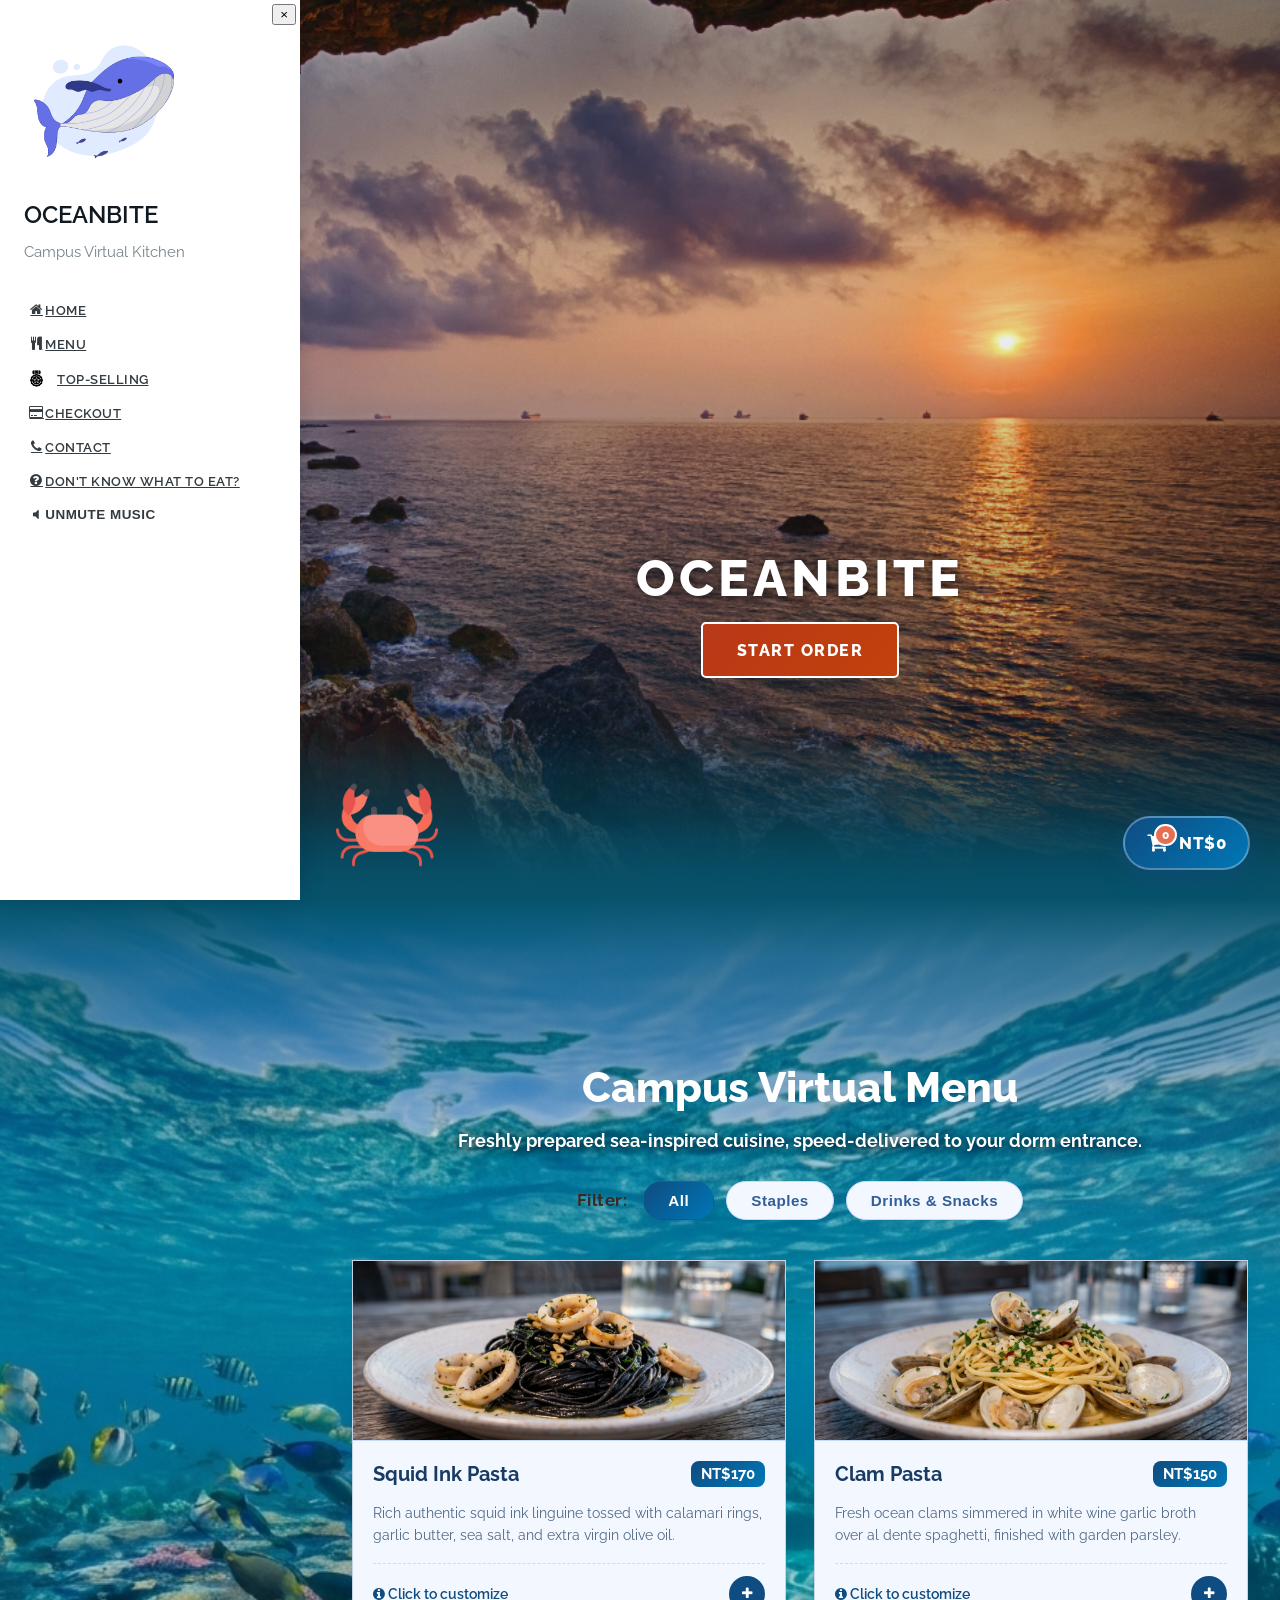
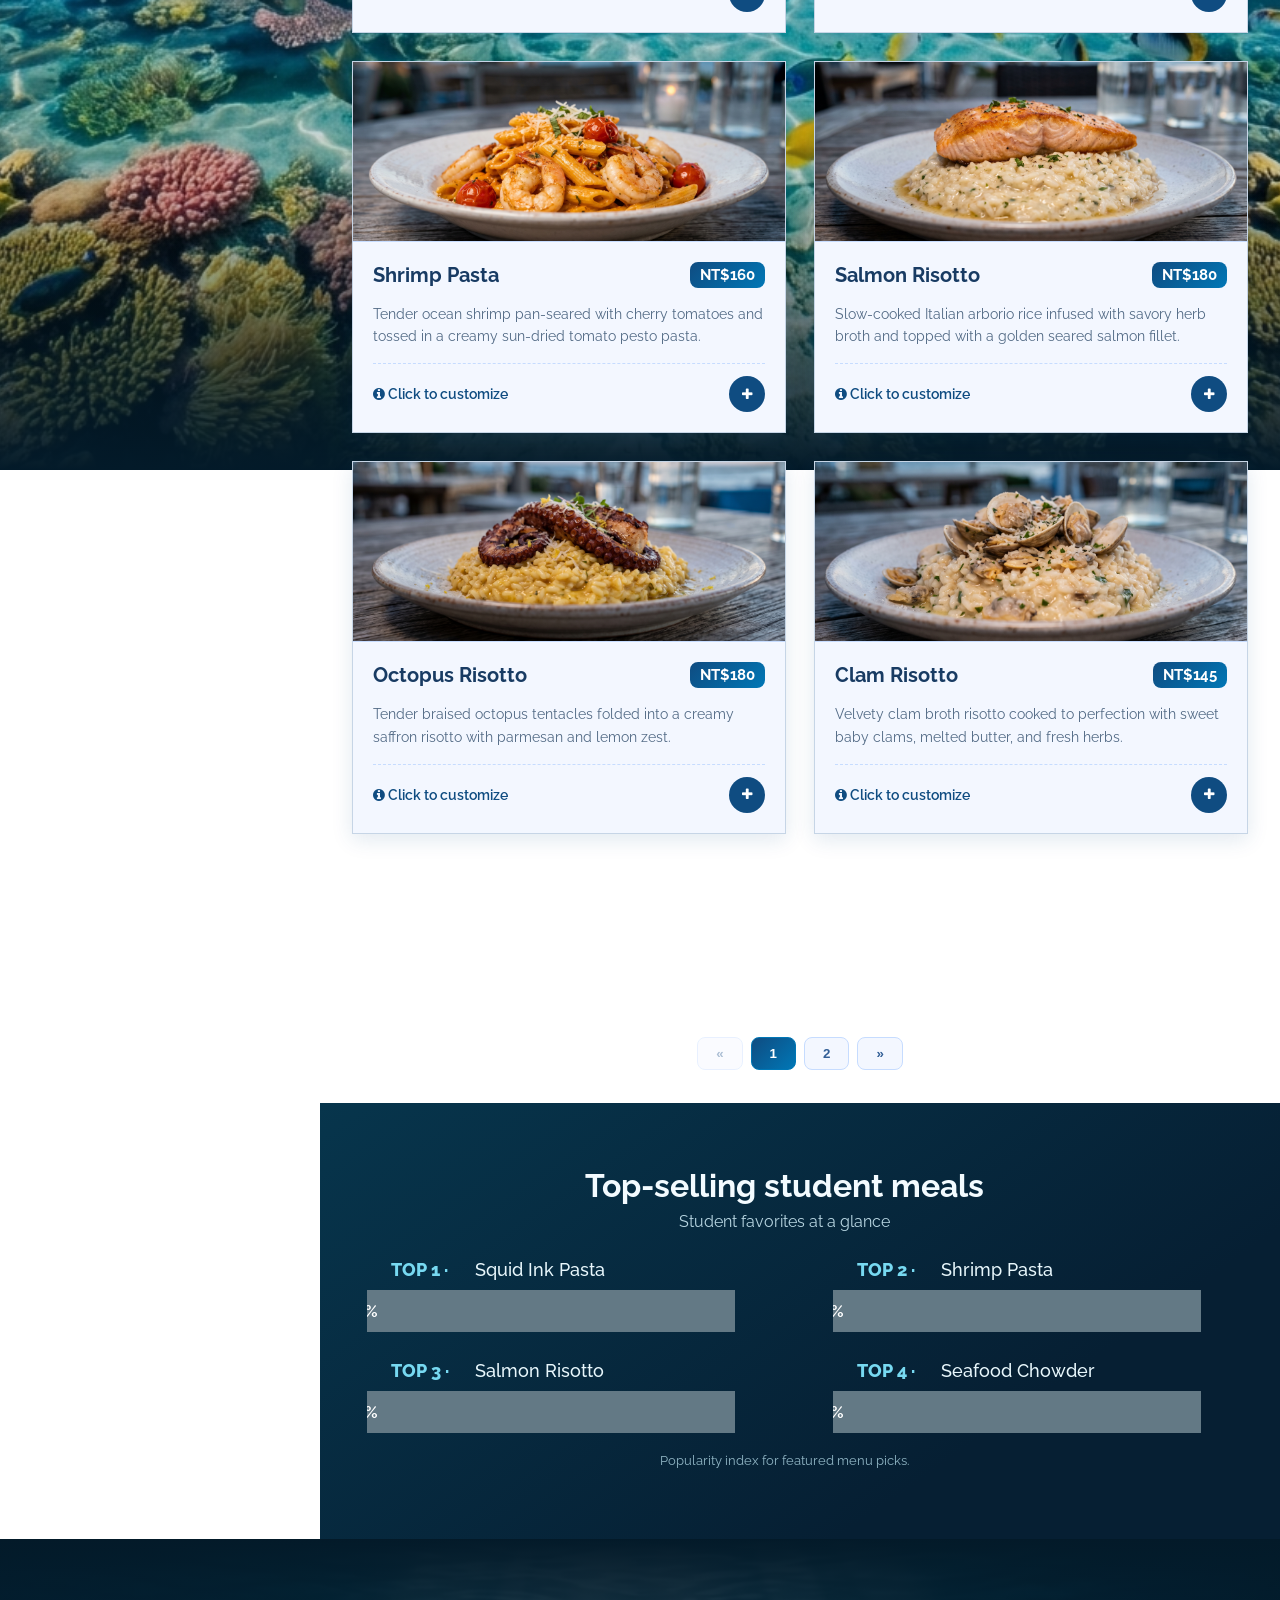
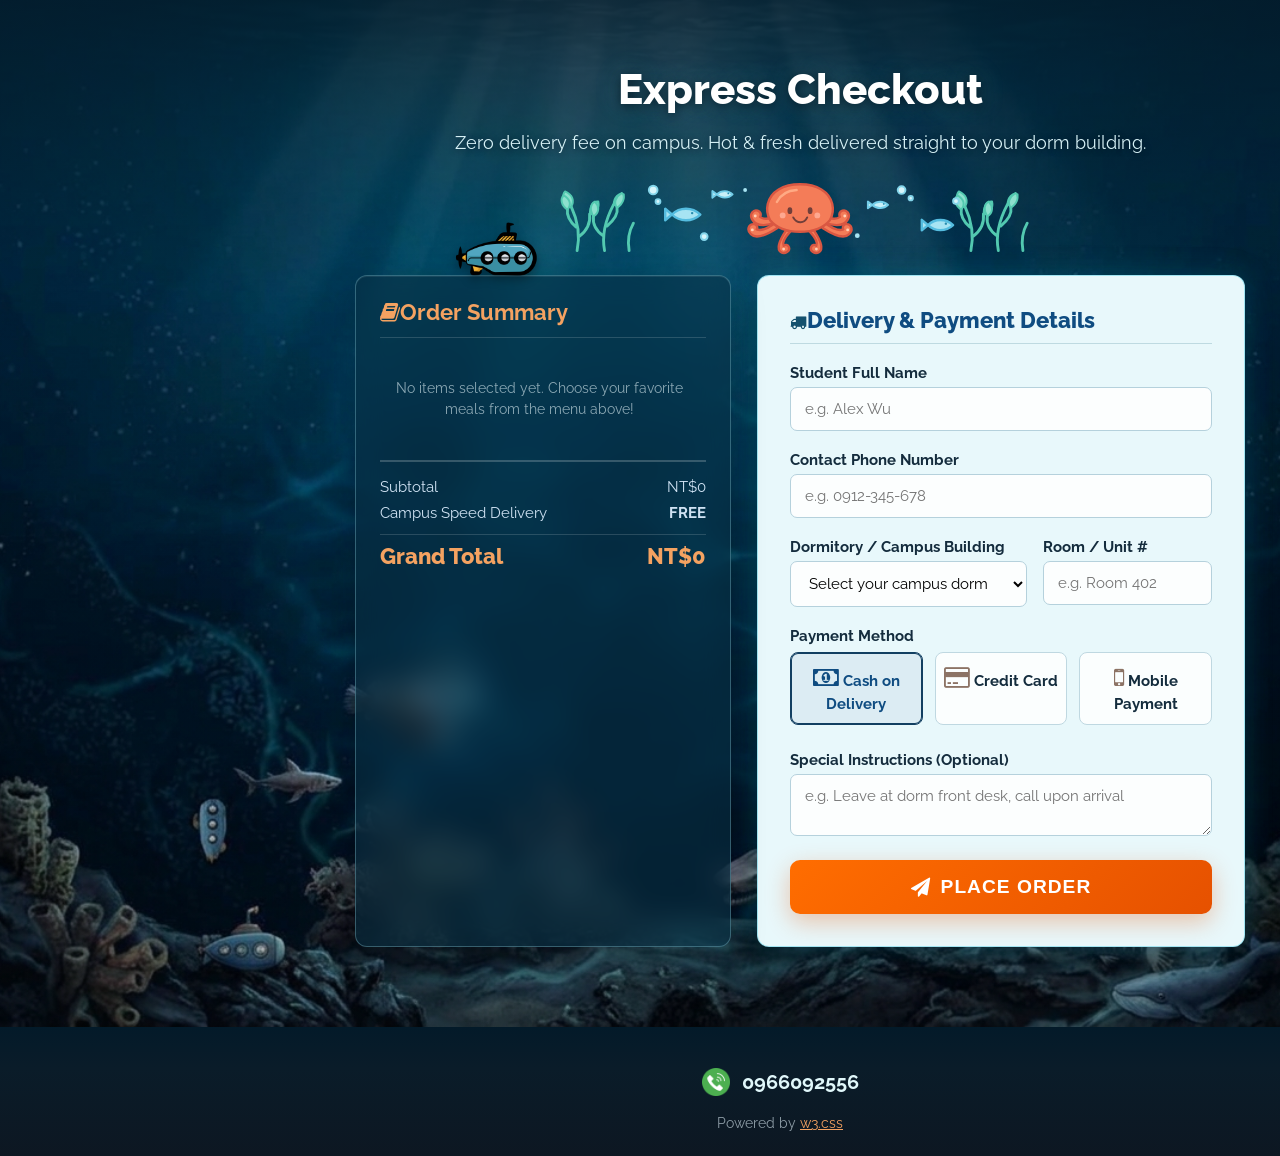
==== commit f8c22bf4: "Merge branch 'main' into jimmy_2" ====
--- a/index.html
+++ b/index.html
@@ -32,6 +32,9 @@
       <a href="#menu" data-action="menu-close" class="w3-bar-item w3-button nav-link">
         <i class="fa fa-cutlery fa-fw w3-margin-right"></i>MENU
       </a>
+      <a href="#topSellingTitle" data-action="top-selling-nav" class="w3-bar-item w3-button nav-link">
+        <img class="sidebar-nav-icon" src="images/top-selling.png" alt="" aria-hidden="true">TOP-SELLING
+      </a>
       <a href="#checkoutHeader" data-action="menu-close" class="w3-bar-item w3-button nav-link">
         <i class="fa fa-credit-card fa-fw w3-margin-right"></i>CHECKOUT
       </a>
@@ -88,6 +91,32 @@
 
       <!-- Pagination -->
       <div id="pagination" class="pagination-container"></div>
+    </section>
+
+    <section class="top-selling-section" aria-labelledby="topSellingTitle">
+      <div class="top-selling-content">
+        <h2 id="topSellingTitle">Top-selling student meals</h2>
+        <p class="top-selling-note">Student favorites at a glance</p>
+        <div class="top-selling-list">
+          <div class="top-selling-item">
+            <h3>Squid Ink Pasta</h3>
+            <div class="top-selling-track" role="progressbar" aria-label="Squid Ink Pasta popularity index" aria-valuemin="0" aria-valuemax="100" aria-valuenow="96"><span data-target="96" style="width:0%">0%</span></div>
+          </div>
+          <div class="top-selling-item">
+            <h3>Shrimp Pasta</h3>
+            <div class="top-selling-track" role="progressbar" aria-label="Shrimp Pasta popularity index" aria-valuemin="0" aria-valuemax="100" aria-valuenow="88"><span data-target="88" style="width:0%">0%</span></div>
+          </div>
+          <div class="top-selling-item">
+            <h3>Salmon Risotto</h3>
+            <div class="top-selling-track" role="progressbar" aria-label="Salmon Risotto popularity index" aria-valuemin="0" aria-valuemax="100" aria-valuenow="82"><span data-target="82" style="width:0%">0%</span></div>
+          </div>
+          <div class="top-selling-item">
+            <h3>Seafood Chowder</h3>
+            <div class="top-selling-track" role="progressbar" aria-label="Seafood Chowder popularity index" aria-valuemin="0" aria-valuemax="100" aria-valuenow="74"><span data-target="74" style="width:0%">0%</span></div>
+          </div>
+        </div>
+        <p class="top-selling-disclaimer">Popularity index for featured menu picks.</p>
+      </div>
     </section>
 
     <!-- 3. Checkout Page Section (Evening Tone Transition) -->
@@ -131,10 +160,7 @@
             <form id="checkoutForm">
               <div class="form-group">
                 <label for="studentName">Student Full Name</label>
-                <div class="field-with-fish">
-                  <input type="text" id="studentName" required placeholder="e.g. Alex Wu">
-                  <img class="field-fish-icon" src="images/fish-cursor.png" alt="" aria-hidden="true">
-                </div>
+                <input type="text" id="studentName" required placeholder="e.g. Alex Wu">
               </div>
 
               <div class="form-group">
--- a/style.css
+++ b/style.css
@@ -202,6 +202,14 @@
   padding-left: 20px !important;
 }
 
+.sidebar-nav-icon {
+  width: 17px;
+  height: 17px;
+  flex: 0 0 17px;
+  object-fit: contain;
+  margin-right: 12px;
+}
+
 #musicToggleBtn { width: 100%; border: 0; background: transparent; }
 
 /* ========================================================================== 
@@ -638,6 +646,90 @@
   cursor: not-allowed;
 }
 
+/* Featured student favorites between Menu and Checkout */
+.top-selling-section {
+  padding: 64px 32px 72px 0;
+  color: #fff;
+  background: linear-gradient(145deg, #07354c, #061f33 72%);
+}
+
+.top-selling-content {
+  width: 100%;
+  text-align: center;
+}
+
+.top-selling-content h2 {
+  margin: 0 0 8px;
+  font-size: 2rem;
+  font-weight: 700;
+  color: #f3fbff;
+}
+
+.top-selling-note {
+  margin: 0 0 28px;
+  color: #b8d6e2;
+}
+
+.top-selling-list {
+  counter-reset: top-meal-rank;
+  display: grid;
+  grid-template-columns: repeat(2, minmax(0, 1fr));
+  gap: 28px 32px;
+  max-width: 900px;
+  margin-inline: auto;
+}
+
+.top-selling-item h3 {
+  counter-increment: top-meal-rank;
+  display: grid;
+  grid-template-columns: 4.8em minmax(0, 1fr);
+  align-items: center;
+  width: min(100%, 20rem);
+  margin: 0 auto 10px;
+  font-size: 1.1rem;
+  font-weight: 500;
+  color: #e8f7fc;
+  text-align: left;
+}
+
+.top-selling-item h3::before {
+  content: "TOP " counter(top-meal-rank) " · ";
+  color: #77d9f1;
+  font-weight: 800;
+}
+
+.top-selling-track {
+  width: 85%;
+  height: 42px;
+  margin-inline: auto;
+  overflow: hidden;
+  background: #637985;
+}
+
+.top-selling-track span {
+  display: flex;
+  align-items: center;
+  justify-content: center;
+  height: 100%;
+  color: #fff;
+  font-size: 1rem;
+  font-weight: 700;
+  background: #1687a8;
+  box-shadow: inset 0 0 18px rgba(98, 222, 248, .22);
+}
+
+.top-selling-disclaimer {
+  margin: 20px 0 0;
+  color: #91b6c5;
+  font-size: .82rem;
+}
+
+@media (max-width: 680px) {
+  .top-selling-section { padding: 46px 20px 52px; }
+  .top-selling-content h2 { font-size: 1.65rem; }
+  .top-selling-list { grid-template-columns: 1fr; gap: 18px; }
+}
+
 /* ==========================================================================
    Fullscreen Desktop Menu Optimization (3 on top, 3 on bottom, No scroll needed)
    ========================================================================== */
@@ -652,6 +744,9 @@
     --crab-size: clamp(76px, 8vw, 110px);
     --crab-start: 336px;
     --crab-end: calc(100vw - var(--crab-size) - 24px);
+  .top-selling-section {
+    width: calc(100% + 20px);
+    margin-left: -20px;
   }
 
   .menu-section {
@@ -814,6 +909,73 @@
 
 .wheel-overlay {
   z-index: 250;
+}
+
+.wheel-water-splash {
+  position: fixed;
+  z-index: 260;
+  inset: 0;
+  overflow: hidden;
+  pointer-events: none;
+}
+
+.wheel-splash-ring,
+.wheel-splash-drop {
+  position: absolute;
+  display: block;
+  pointer-events: none;
+}
+
+.wheel-splash-ring {
+  width: 8px;
+  height: 8px;
+  border: 3px solid rgba(125, 238, 255, .95);
+  border-radius: 50%;
+  box-shadow: 0 0 12px rgba(54, 198, 255, .95), inset 0 0 8px rgba(54, 198, 255, .55);
+  animation: wheel-splash-ring-burst 850ms cubic-bezier(.16,.72,.3,1) both;
+}
+
+.wheel-splash-ring-secondary {
+  width: 5px;
+  height: 5px;
+  border-color: rgba(236, 255, 255, .95);
+  box-shadow: 0 0 8px rgba(183, 250, 255, .95);
+  animation-duration: 650ms;
+}
+
+.wheel-splash-drop {
+  width: var(--drop-width, 9px);
+  height: var(--drop-height, 15px);
+  border-radius: 70% 30% 65% 35%;
+  background: linear-gradient(145deg, #efffff 3%, #72e4ff 42%, #1595ce 100%);
+  box-shadow: 0 0 10px rgba(84, 215, 255, .82);
+  transform: translate(-50%, -50%) rotate(var(--drop-rotation, 0deg));
+  animation: wheel-splash-drop-burst 1.1s cubic-bezier(.12,.64,.32,1) both;
+}
+
+.wheel-splash-bubble {
+  width: 11px;
+  height: 11px;
+  border: 2px solid rgba(220, 252, 255, .96);
+  border-radius: 50%;
+  background: rgba(86, 202, 241, .48);
+}
+
+@keyframes wheel-splash-ring-burst {
+  0% { opacity: 0; transform: translate(-50%, -50%) scale(.2); }
+  18% { opacity: 1; }
+  100% { opacity: 0; transform: translate(-50%, -50%) scale(4.8); }
+}
+
+@keyframes wheel-splash-drop-burst {
+  0% { opacity: 0; transform: translate(-50%, -50%) rotate(var(--drop-rotation, 0deg)) scale(.45); }
+  12% { opacity: 1; }
+  100% { opacity: 0; transform: translate(calc(-50% + var(--splash-x)), calc(-50% + var(--splash-y-out))) rotate(var(--drop-rotation, 0deg)) scale(.7); }
+}
+
+@media (prefers-reduced-motion: reduce) {
+  .wheel-splash-ring,
+  .wheel-splash-drop { animation-duration: 450ms; }
 }
 
 .wheel-modal {
@@ -1227,7 +1389,7 @@
 
 .cart-toast.show .cart-toast-progress {
   transform: scaleX(1);
-  transition: transform 1s linear;
+  transition: transform 1.5s linear;
 }
 
 @media (max-width: 600px) {
@@ -1748,21 +1910,6 @@
   background: rgba(255, 255, 255, 0.86);
 }
 
-.field-with-fish { position: relative; }
-.field-with-fish input,
-.field-with-fish select { padding-right: 44px; }
-.field-fish-icon {
-  position: absolute;
-  z-index: 1;
-  top: 50%;
-  right: 12px;
-  width: 25px;
-  height: 25px;
-  object-fit: contain;
-  transform: translateY(-50%);
-  pointer-events: none;
-  filter: drop-shadow(0 1px 2px rgba(15, 76, 129, 0.3));
-}
 .select-fish-icon { right: 34px; }
 
 .form-group input:focus,
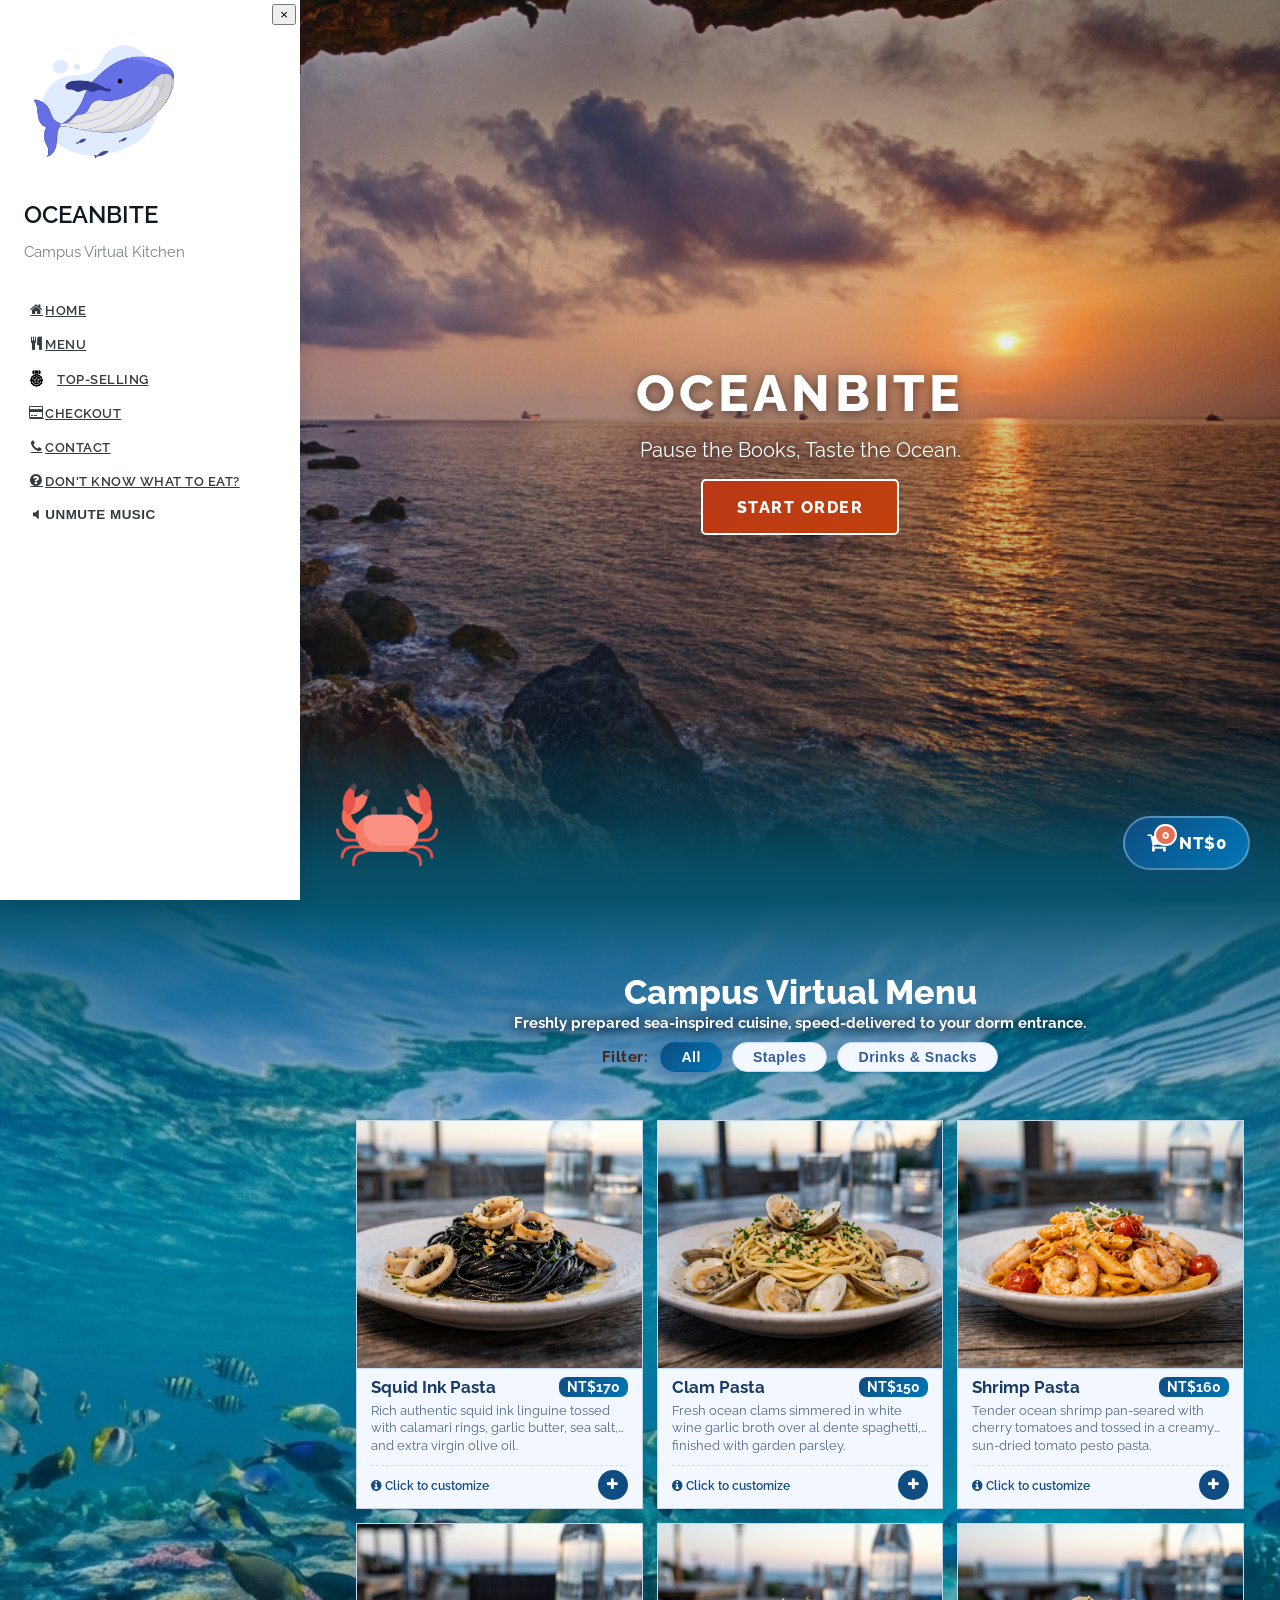
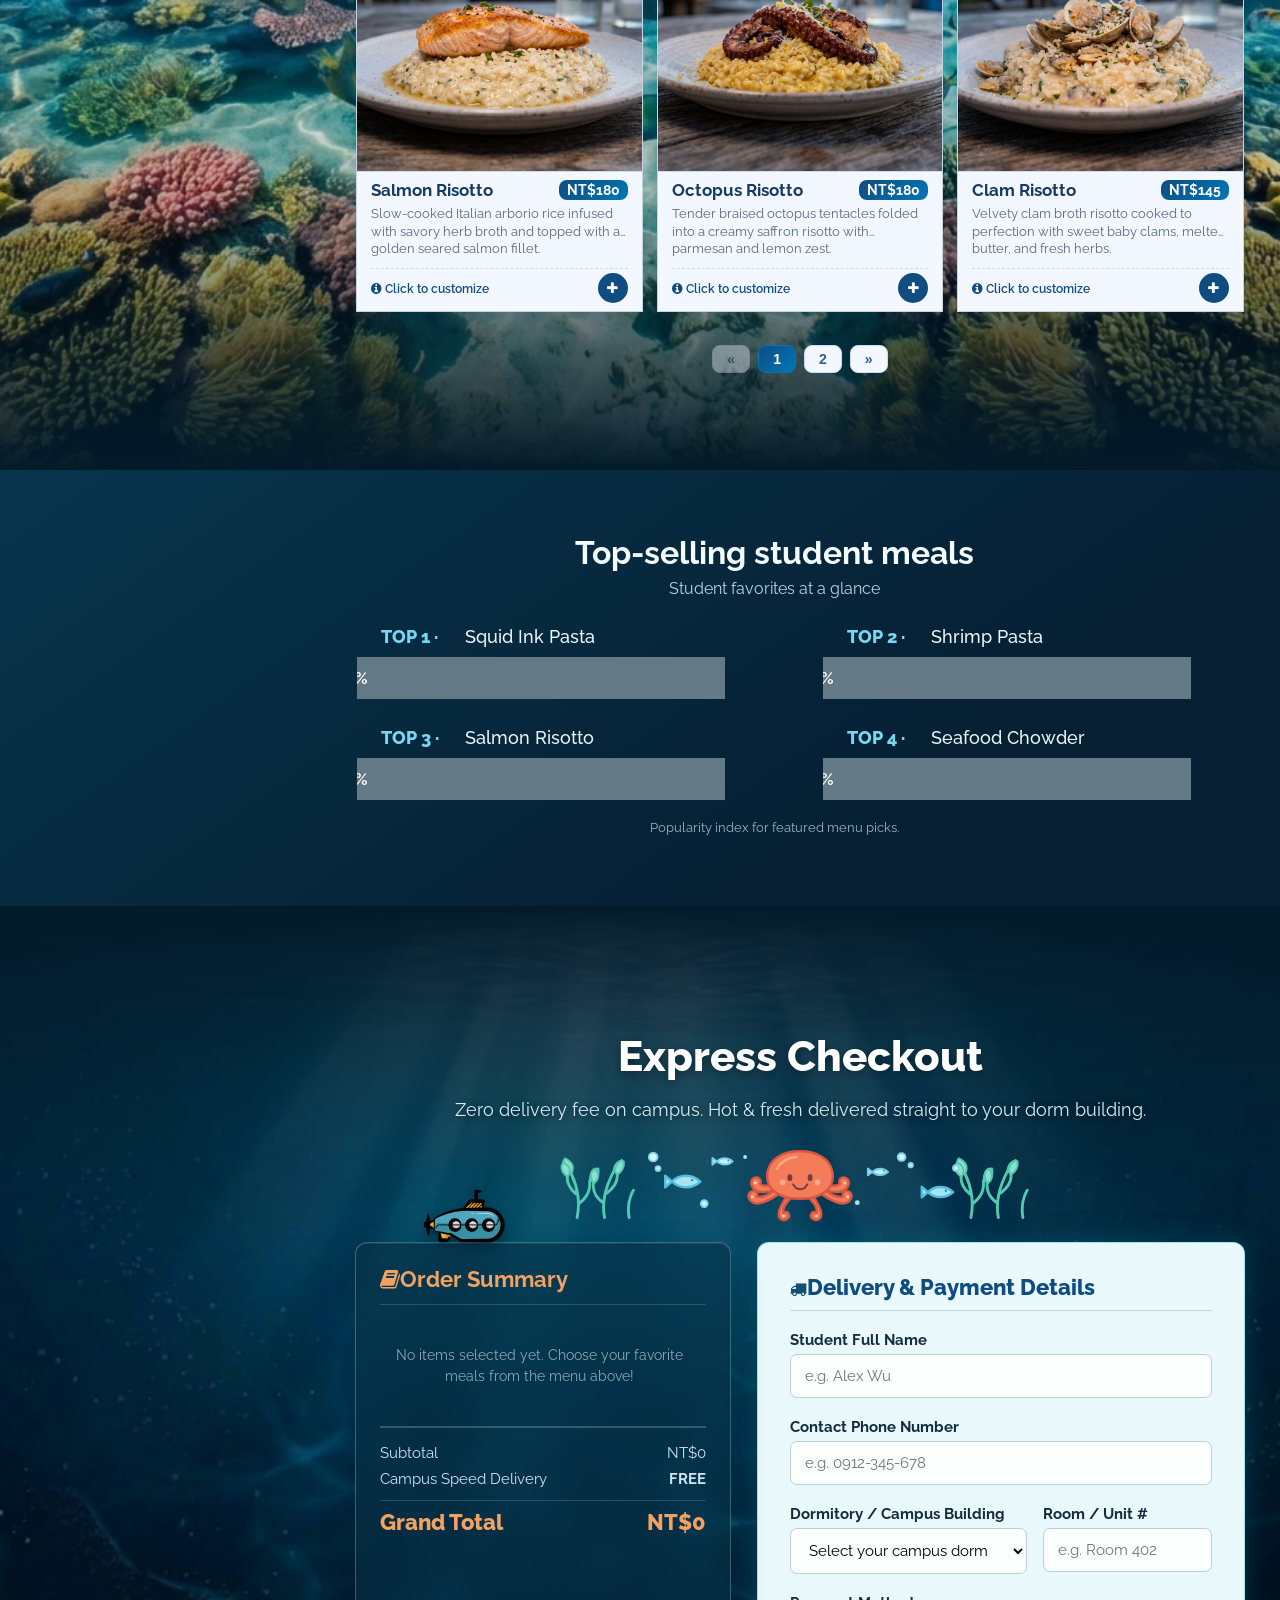
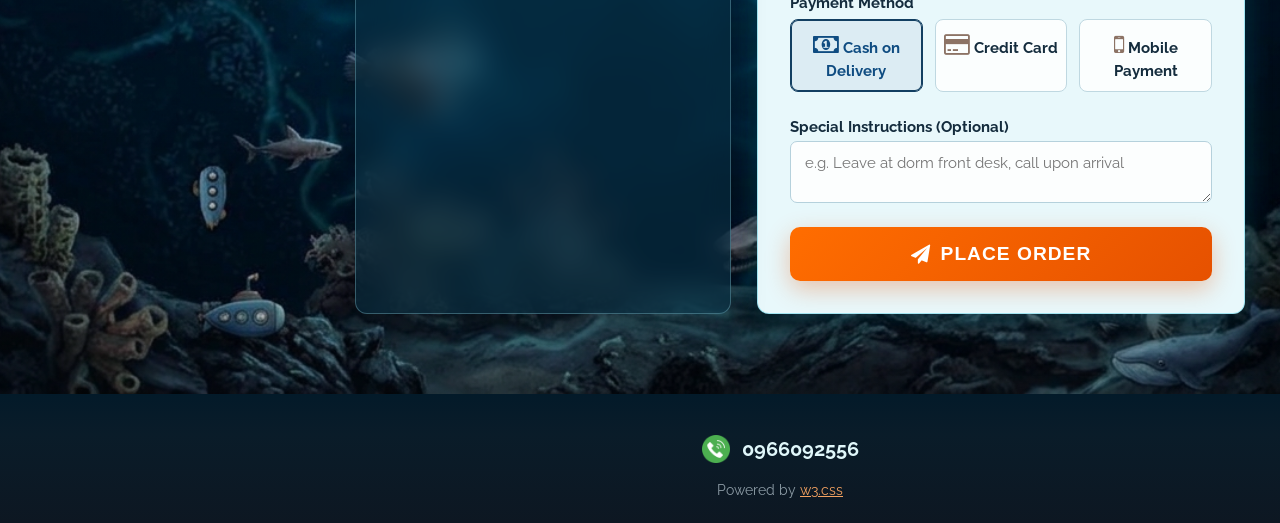
==== commit ed30d5b8: "home" ====
--- a/index.html
+++ b/index.html
@@ -64,6 +64,7 @@
     <section id="home" class="home-section">
       <div class="home-cta">
         <h1 class="home-brand">OCEANBITE</h1>
+        <p class="home-tagline">Pause the Books, Taste the Ocean.</p>
         <a href="#menu" class="start-order-btn">START ORDER</a>
       </div>
       <button type="button" class="home-crab" aria-label="Create another crab">
--- a/style.css
+++ b/style.css
@@ -242,14 +242,14 @@
 }
 
 .home-cta {
-  position: relative;
-  top: 200px;
+  display: flex;
+  flex-direction: column;
+  align-items: center;
+  gap: 14px;
+  text-align: center;
 }
 
 .home-brand {
-  position: absolute;
-  bottom: calc(100% + 16px);
-  left: 50%;
   margin: 0;
   color: #ffffff;
   font-size: clamp(2rem, 4vw, 3.5rem);
@@ -257,8 +257,15 @@
   letter-spacing: 0.08em;
   line-height: 1.1;
   text-shadow: 0 2px 12px rgba(0, 0, 0, 0.55);
-  transform: translateX(-50%);
   white-space: nowrap;
+}
+
+.home-tagline {
+  margin: 0;
+  color: #ffffff;
+  font-size: clamp(1rem, 2vw, 1.25rem);
+  line-height: 1.5;
+  text-shadow: 0 1px 8px rgba(0, 0, 0, 0.55);
 }
 
 .start-order-btn {
@@ -744,9 +751,25 @@
     --crab-size: clamp(76px, 8vw, 110px);
     --crab-start: 336px;
     --crab-end: calc(100vw - var(--crab-size) - 24px);
+  }
+
   .top-selling-section {
     width: calc(100% + 20px);
     margin-left: -20px;
+    position: relative;
+    isolation: isolate;
+    background: transparent;
+  }
+
+  .top-selling-section::before {
+    content: "";
+    position: absolute;
+    z-index: -1;
+    top: 0;
+    bottom: 0;
+    left: min(-300px, calc((1600px - 100vw) / 2 - 300px));
+    width: 100vw;
+    background: linear-gradient(145deg, #07354c, #061f33 72%);
   }
 
   .menu-section {
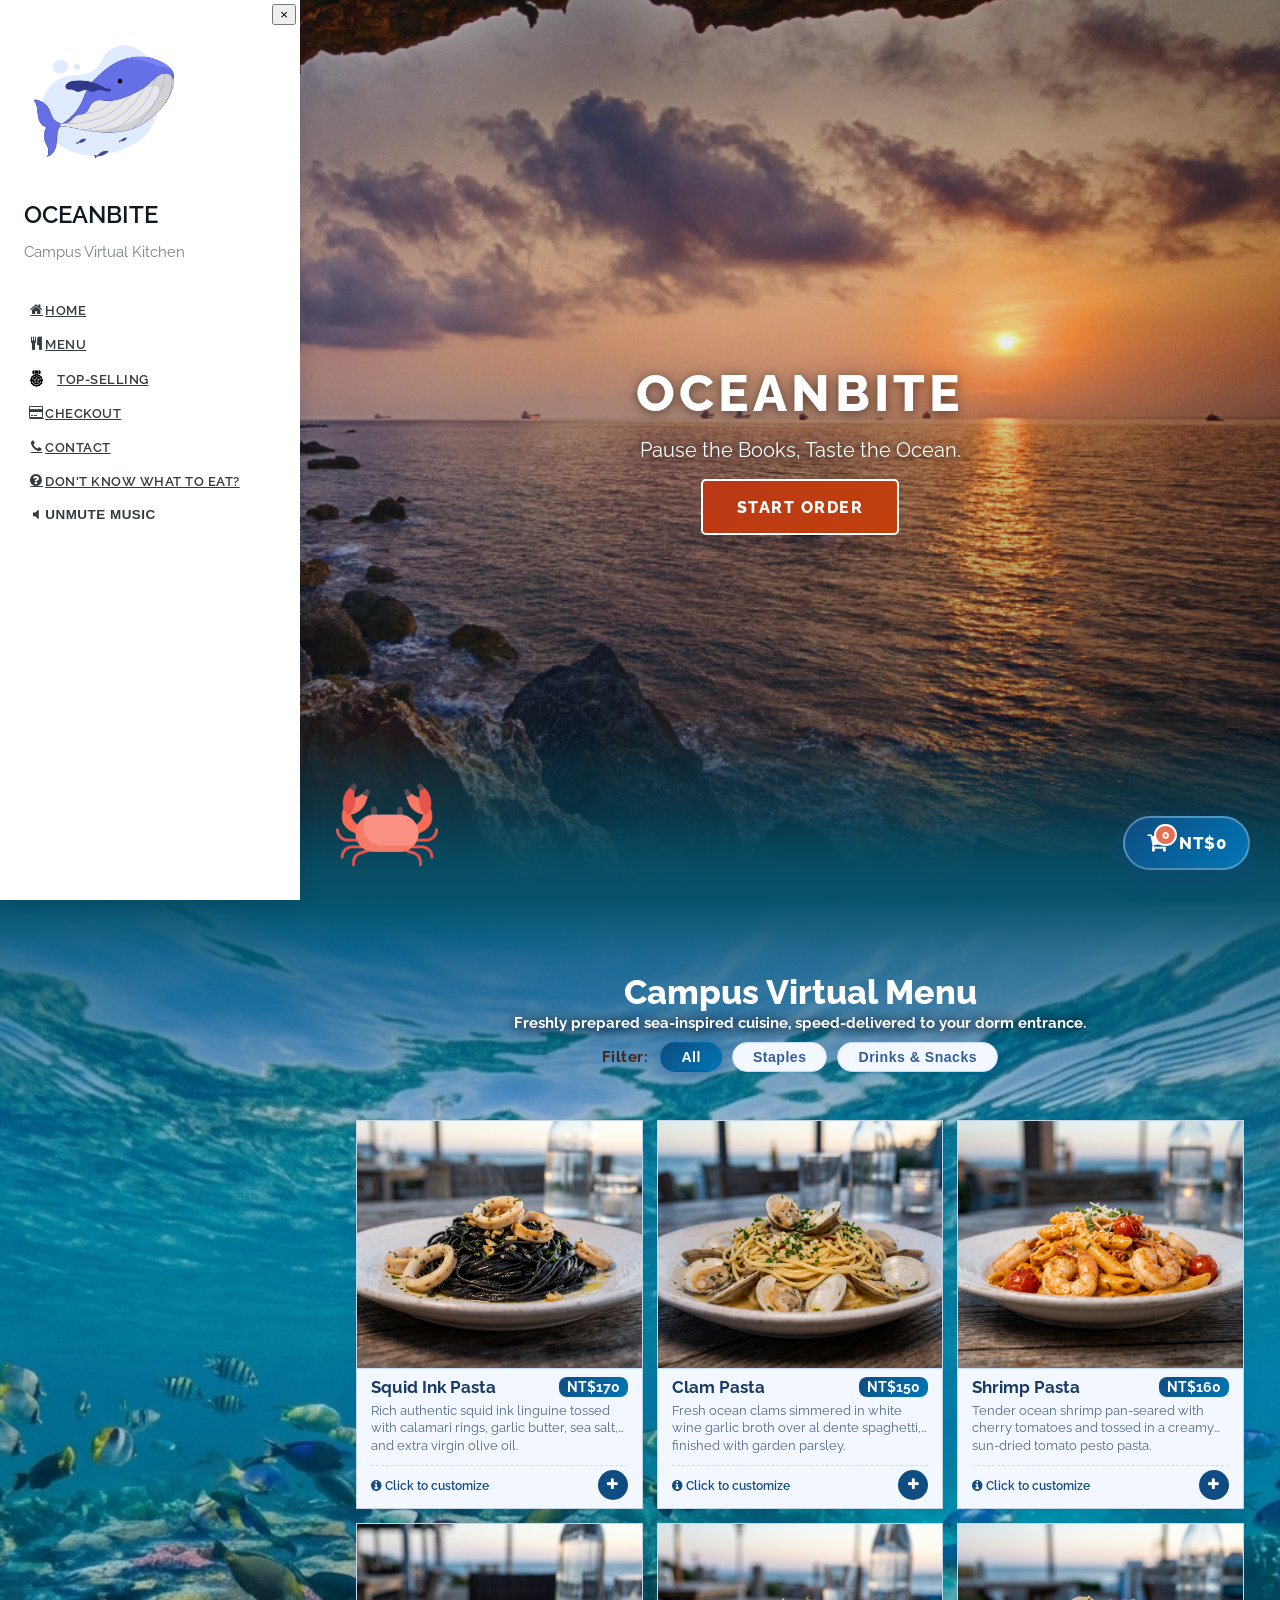
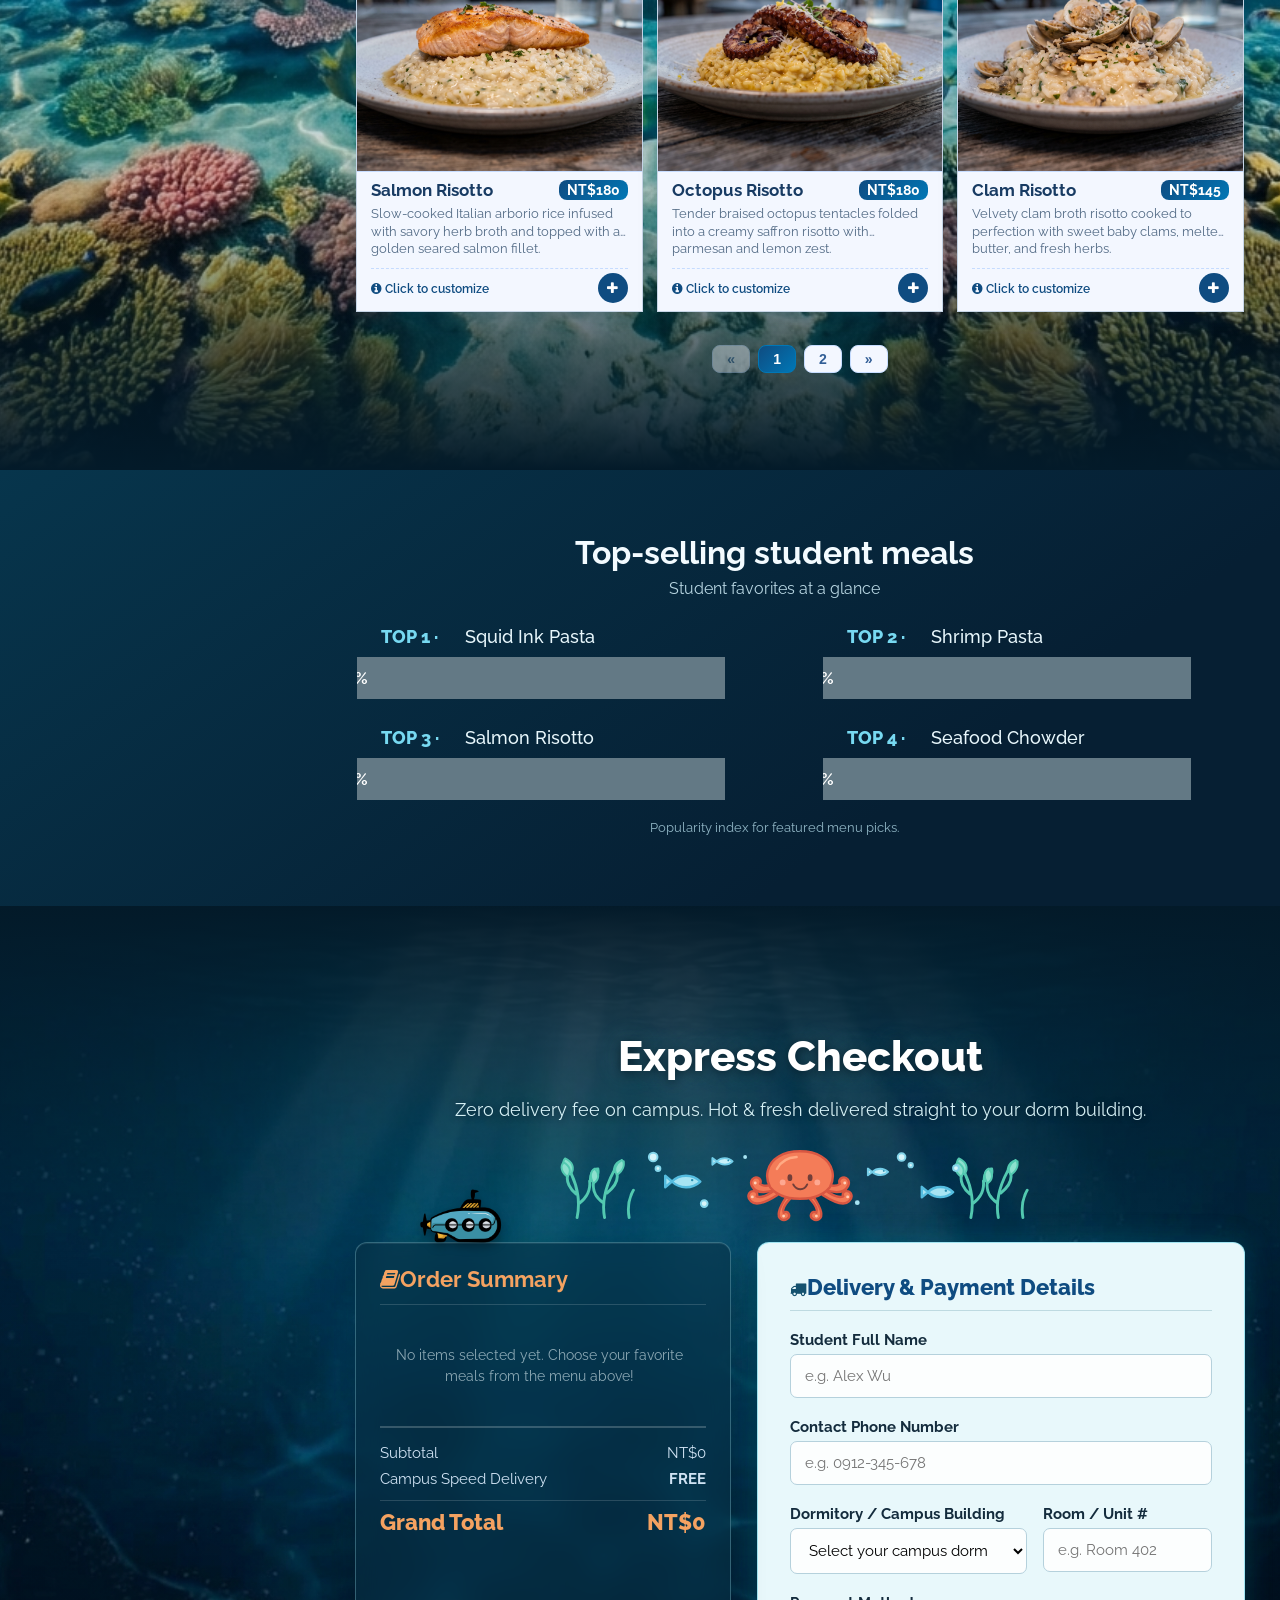
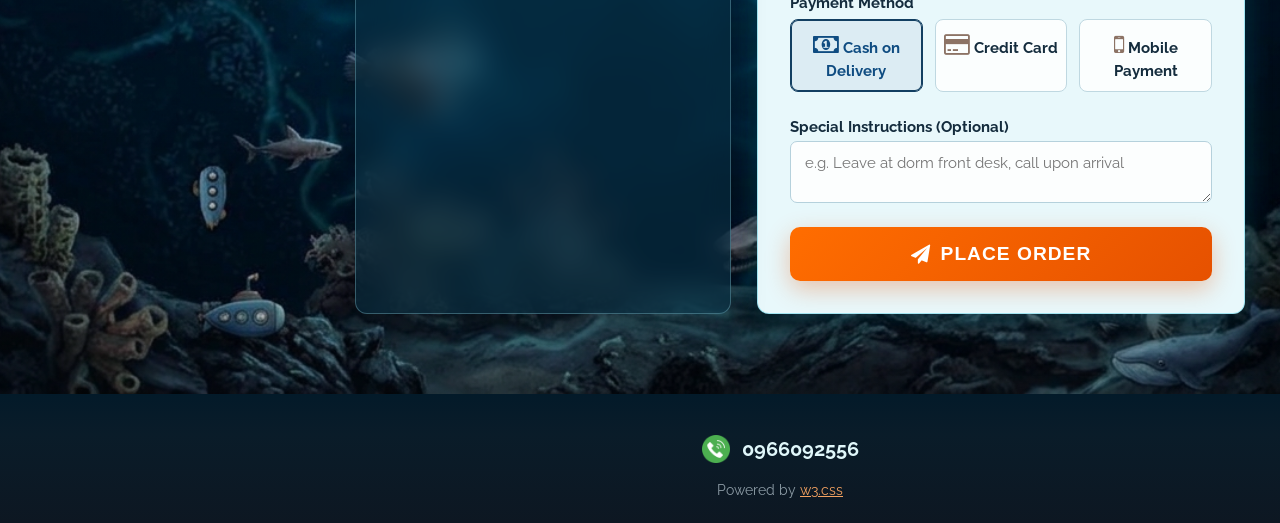
==== commit 15106641: "ham" ====
--- a/index.html
+++ b/index.html
@@ -18,7 +18,7 @@
   </button>
 
   <!-- Sidebar/menu (Reference example.html: w3-sidebar w3-collapse w3-white w3-animate-left) -->
-  <nav class="w3-sidebar w3-collapse w3-white w3-animate-left" id="mySidebar">
+  <nav class="w3-sidebar w3-collapse w3-white" id="mySidebar">
     <button data-action="menu-close" class="w3-button w3-hide-large w3-right w3-large sidebar-close-btn" aria-label="Close menu">&times;</button>
     <div class="sidebar-brand">
       <img src="images/whale-sidebar.png" alt="" aria-hidden="true">
--- a/style.css
+++ b/style.css
@@ -69,7 +69,16 @@
   background: #ffffff;
   box-shadow: 3px 0 20px rgba(0, 15, 28, 0.14);
   overflow-y: auto;
-  transition: transform 0.35s cubic-bezier(0.4, 0, 0.2, 1), opacity 0.3s ease;
+  transform: translateX(-100%);
+  visibility: hidden;
+  pointer-events: none;
+  transition: transform 0.35s cubic-bezier(0.4, 0, 0.2, 1), visibility 0.35s ease;
+}
+
+#mySidebar.open {
+  transform: translateX(0);
+  visibility: visible;
+  pointer-events: auto;
 }
 
 .sidebar-brand { padding: 22px 12px 32px 24px; }
@@ -152,6 +161,7 @@
     max-height: 100vh;
     width: 300px;
     opacity: 1;
+    visibility: visible;
     pointer-events: auto;
   }
 
@@ -172,13 +182,15 @@
 
 @media (max-width: 992px) {
   #mySidebar {
-    top: 16px;
+    display: block;
+    top: 0;
     left: 0 !important;
     width: calc(100vw - 32px);
-    height: auto;
-    max-height: calc(100vh - 32px);
-    border-radius: 12px;
-  }
+    height: 100vh;
+    max-height: 100vh;
+    border-radius: 0;
+  }
+
   .boxed-inner {
     margin-left: 0 !important;
   }
